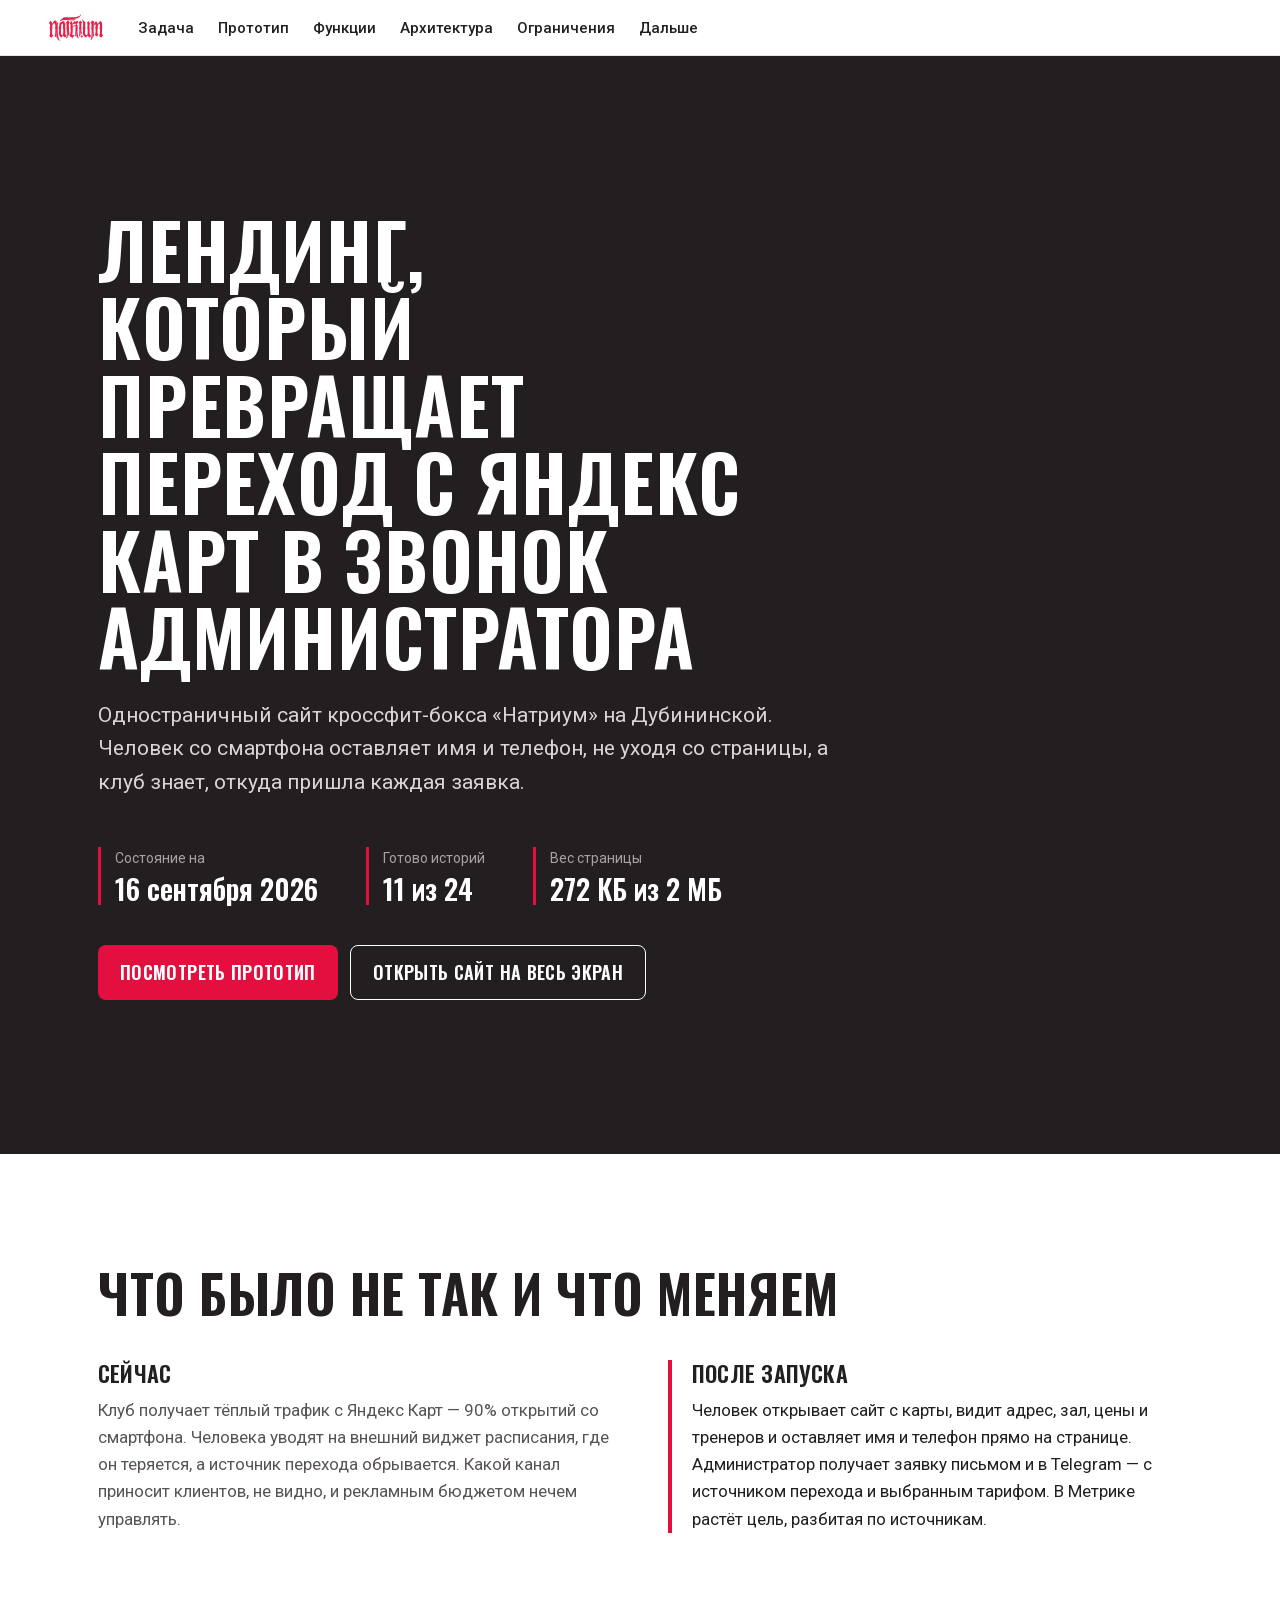
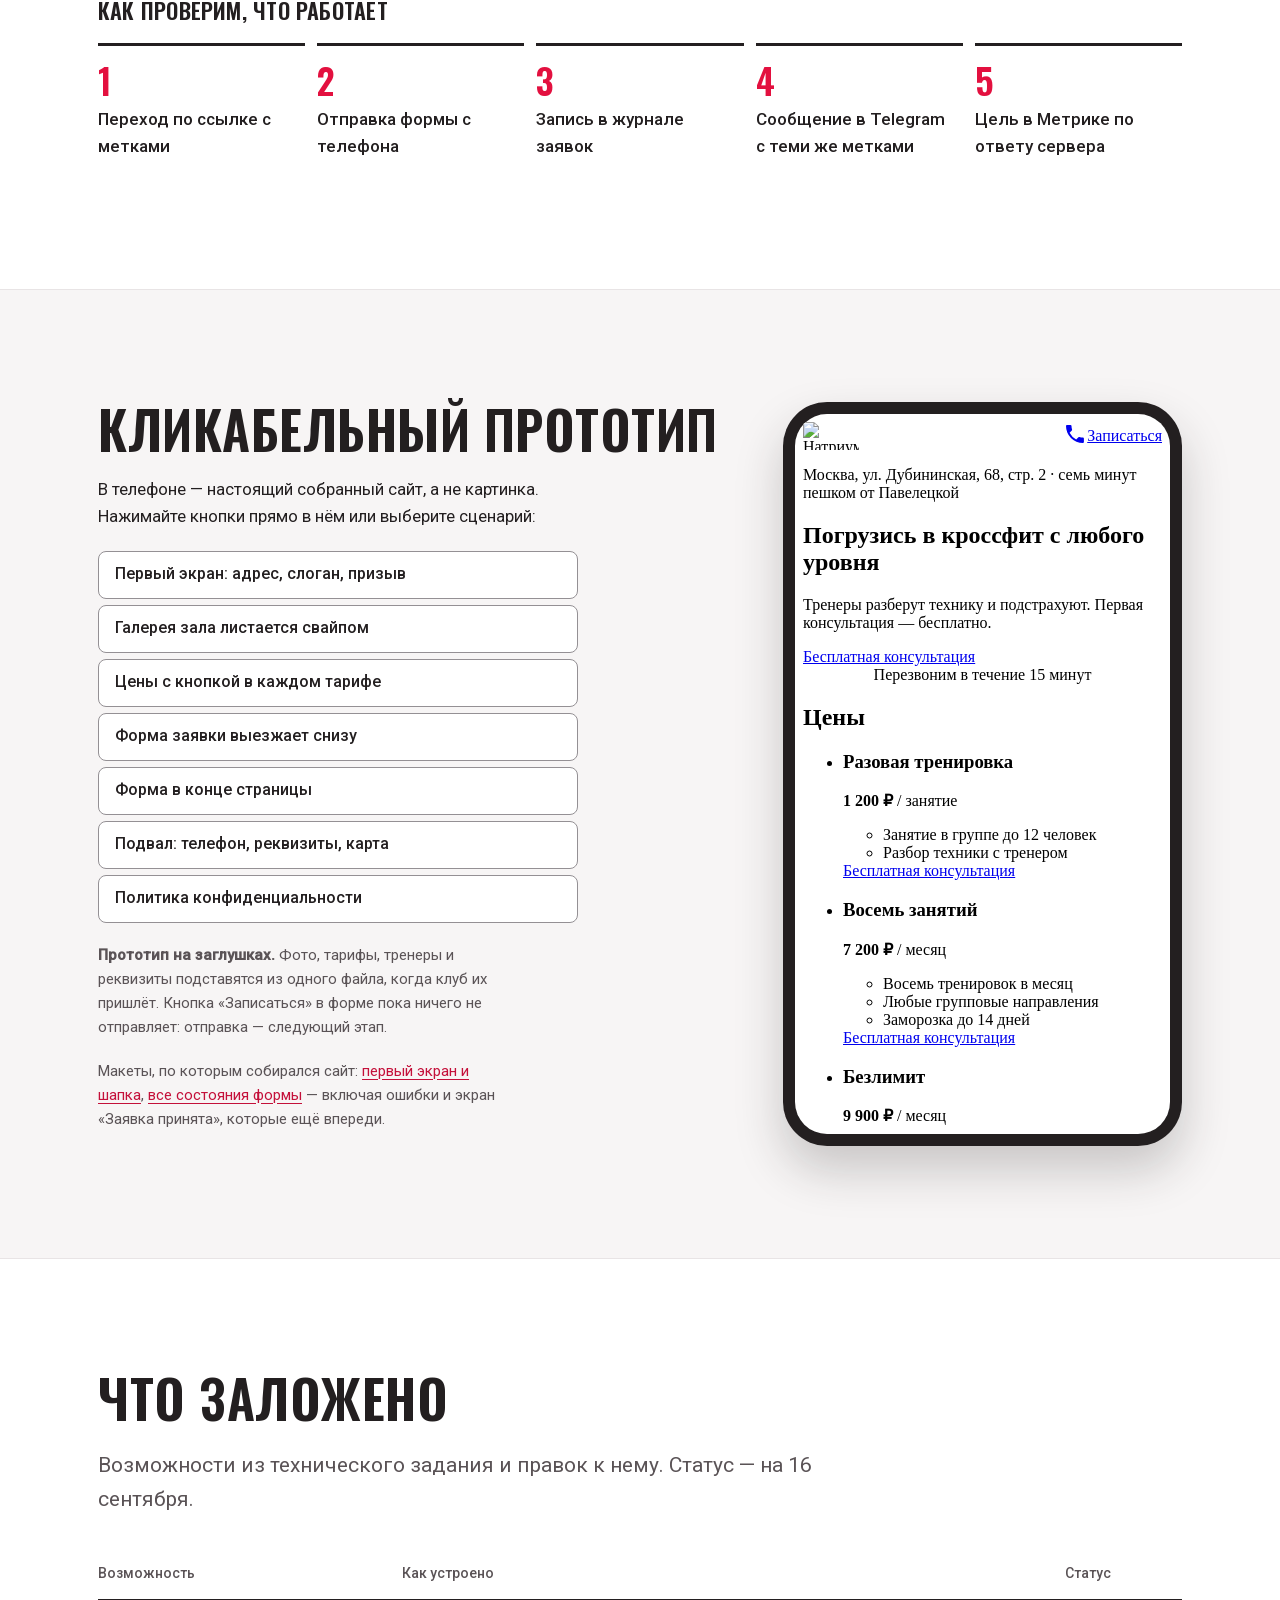
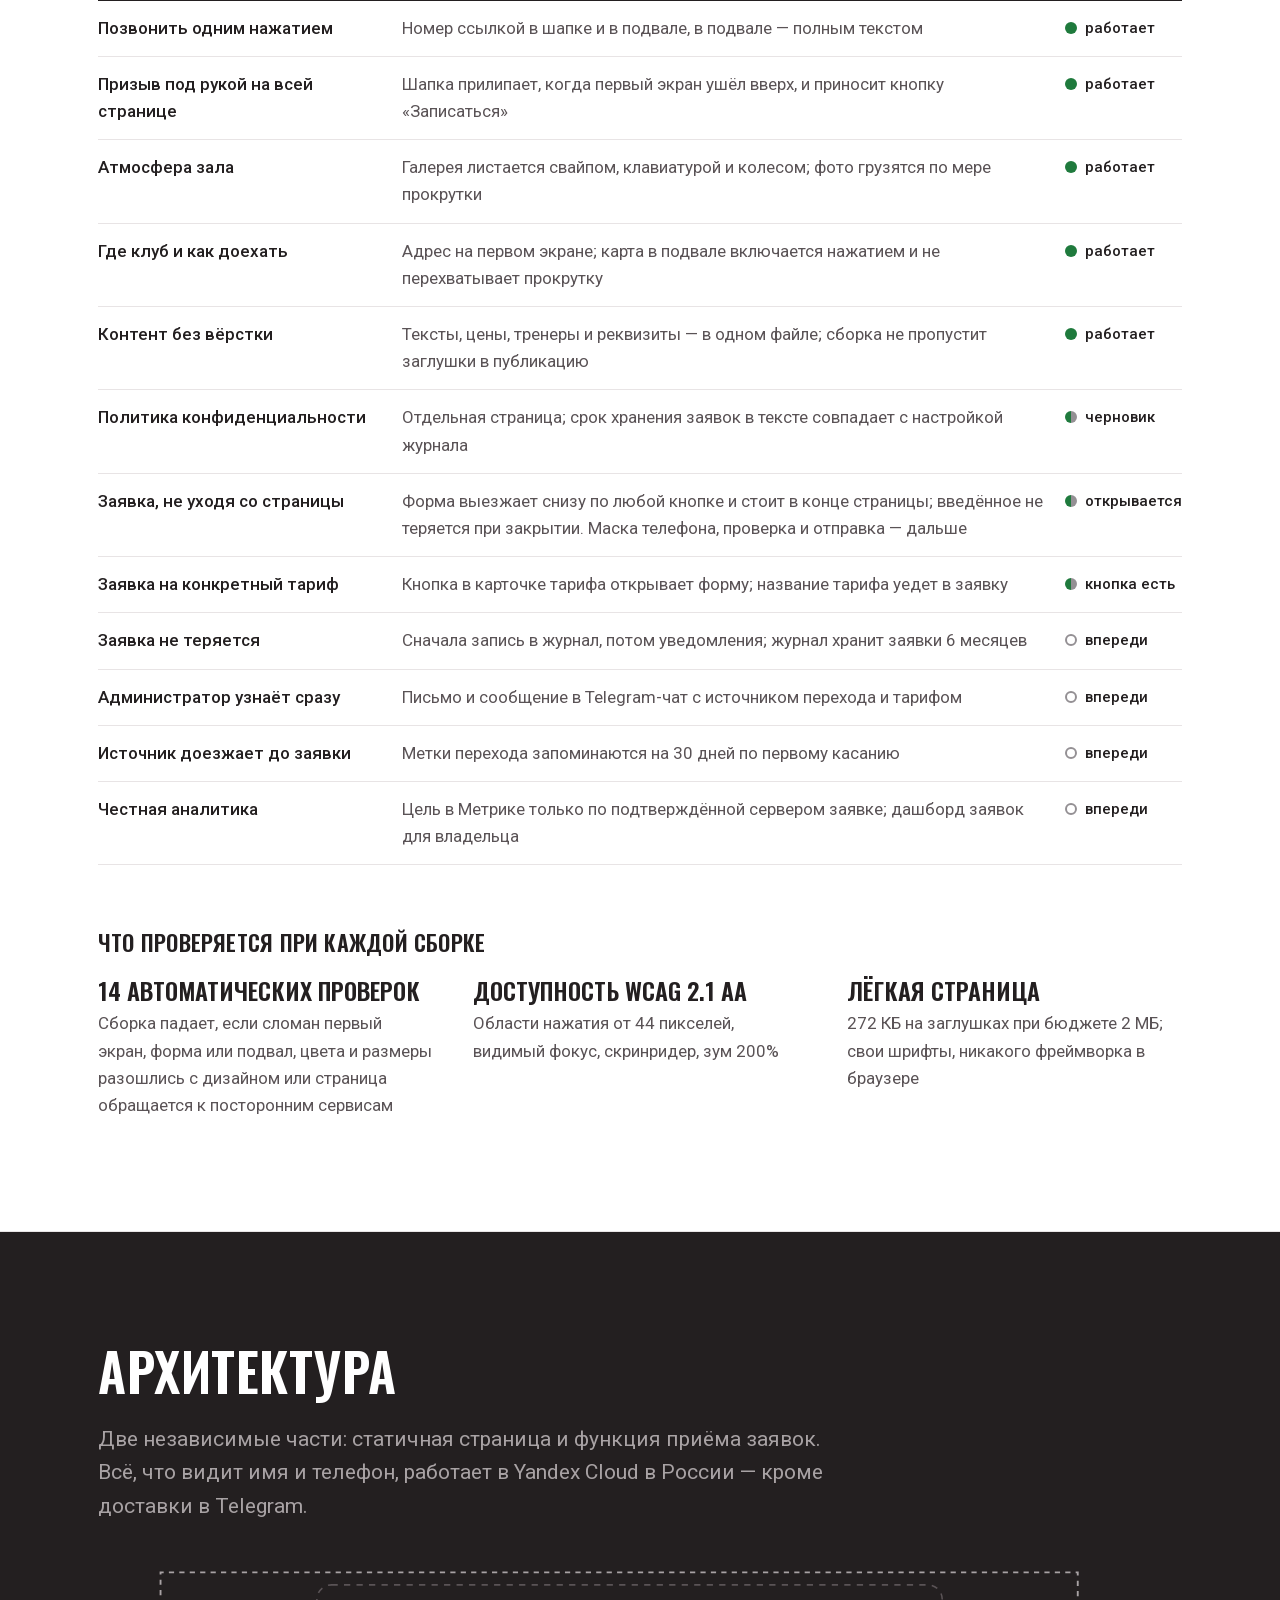
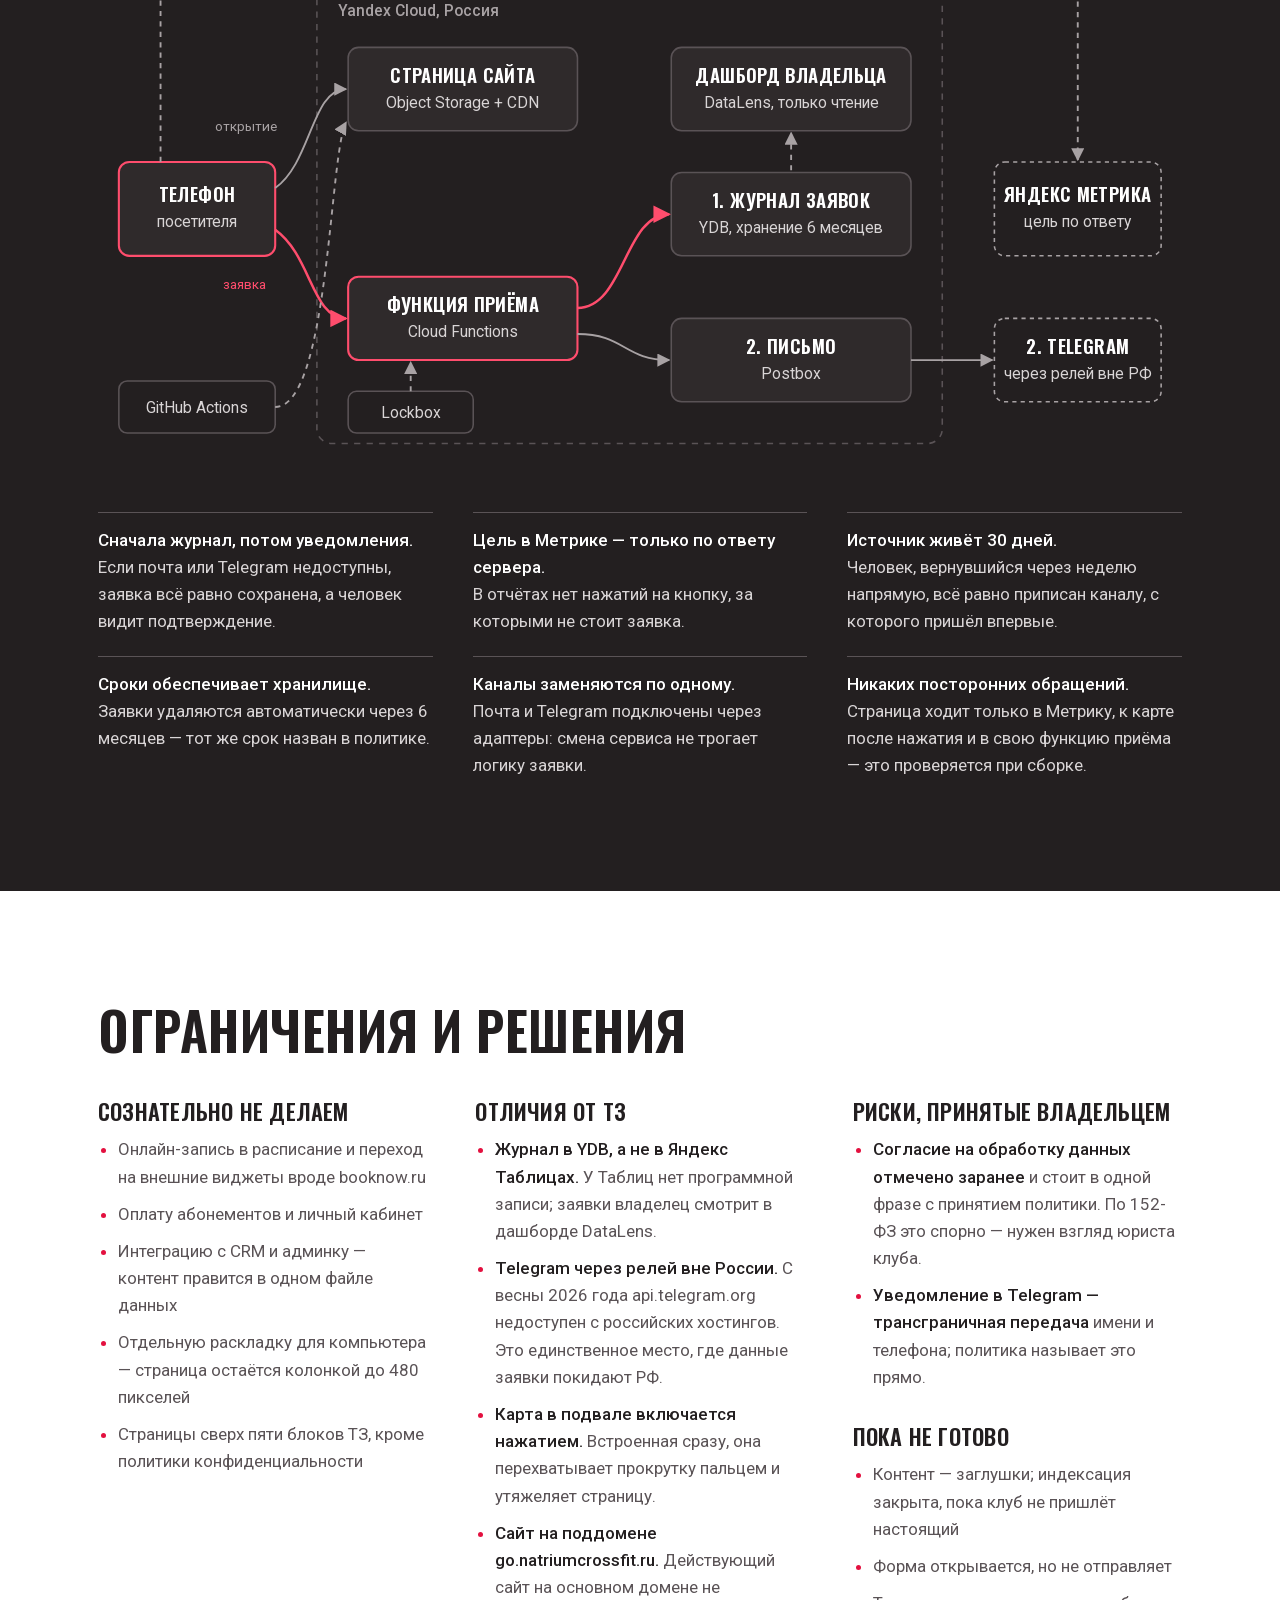
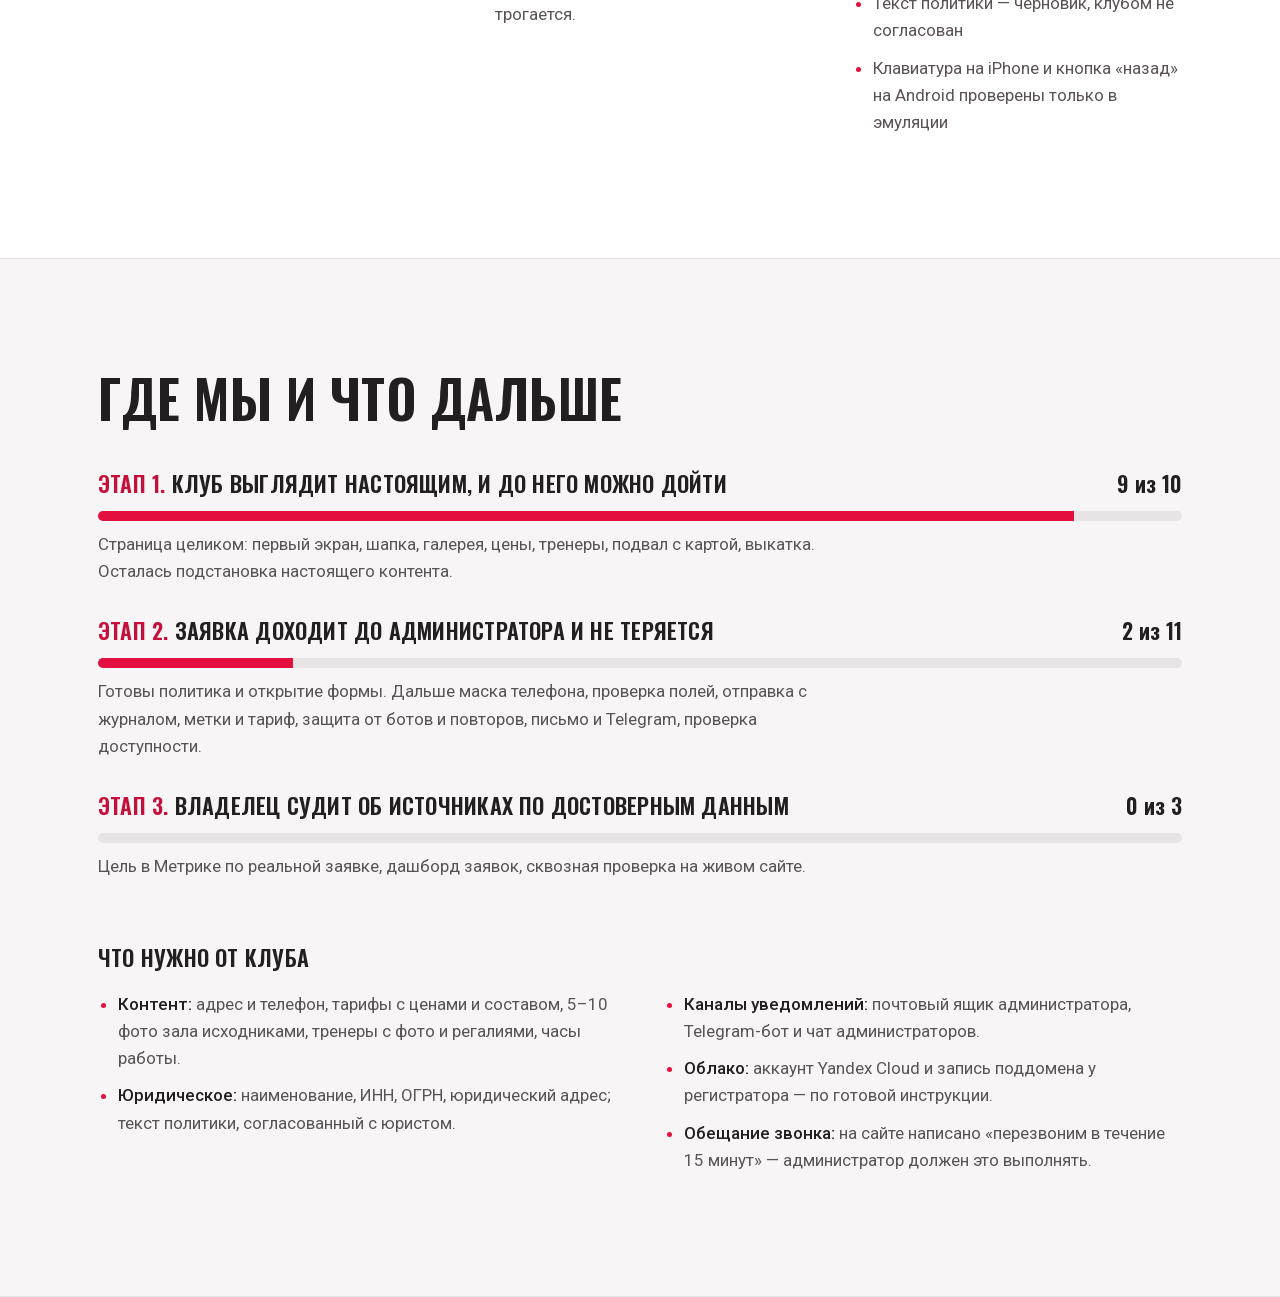
==== index.html @ 57ae1d21 "Презентация лендинга «Натриум» с кликабельным прототипом Co-Authored-By: Claude Opus 5 <noreply@anth" ====
<!doctype html>
<html lang="ru">
<head>
<meta charset="utf-8">
<meta name="viewport" content="width=device-width, initial-scale=1">
<meta name="robots" content="noindex, nofollow">
<title>Натриум — лендинг для заявок с Яндекс Карт</title>
<link rel="icon" type="image/svg+xml" href="prototype/favicon.svg">
<link rel="stylesheet" href="assets/presentation.css">
</head>
<body>

<nav class="topbar" aria-label="Разделы презентации">
  <a class="topbar__brand" href="#start"><img src="assets/logo.svg" alt="Натриум" width="56" height="28"></a>
  <ul class="topbar__links">
    <li><a href="#task">Задача</a></li>
    <li><a href="#prototype">Прототип</a></li>
    <li><a href="#features">Функции</a></li>
    <li><a href="#architecture">Архитектура</a></li>
    <li><a href="#limits">Ограничения</a></li>
    <li><a href="#next">Дальше</a></li>
  </ul>
</nav>

<main>

<section class="slide slide--title" id="start" aria-labelledby="title">
  <div class="wrap">
    <h1 id="title" class="display">Лендинг, который превращает переход с&nbsp;Яндекс Карт в&nbsp;звонок администратора</h1>
    <p class="lead">Одностраничный сайт кроссфит-бокса «Натриум» на Дубининской. Человек со смартфона оставляет имя и телефон, не уходя со страницы, а клуб знает, откуда пришла каждая заявка.</p>
    <dl class="facts">
      <div><dt>Состояние на</dt><dd>16 сентября 2026</dd></div>
      <div><dt>Готово историй</dt><dd>11 из 24</dd></div>
      <div><dt>Вес страницы</dt><dd>272 КБ из 2 МБ</dd></div>
    </dl>
    <p class="actions">
      <a class="btn btn--primary" href="#prototype">Посмотреть прототип</a>
      <a class="btn btn--ghost" href="prototype/" target="_blank" rel="noopener">Открыть сайт на весь экран</a>
    </p>
  </div>
</section>

<section class="slide" id="task" aria-labelledby="task-title">
  <div class="wrap">
    <h2 id="task-title" class="h1">Что было не так и что меняем</h2>
    <div class="two-col">
      <div>
        <h3>Сейчас</h3>
        <p>Клуб получает тёплый трафик с Яндекс Карт — 90% открытий со смартфона. Человека уводят на внешний виджет расписания, где он теряется, а источник перехода обрывается. Какой канал приносит клиентов, не видно, и рекламным бюджетом нечем управлять.</p>
      </div>
      <div class="solution">
        <h3>После запуска</h3>
        <p>Человек открывает сайт с карты, видит адрес, зал, цены и тренеров и оставляет имя и телефон прямо на странице. Администратор получает заявку письмом и в Telegram — с источником перехода и выбранным тарифом. В Метрике растёт цель, разбитая по источникам.</p>
      </div>
    </div>
    <h3 class="flow-title">Как проверим, что работает</h3>
    <ol class="flow">
      <li>Переход по ссылке с метками</li>
      <li>Отправка формы с телефона</li>
      <li>Запись в журнале заявок</li>
      <li>Сообщение в Telegram с теми же метками</li>
      <li>Цель в Метрике по ответу сервера</li>
    </ol>
  </div>
</section>

<section class="slide slide--muted" id="prototype" aria-labelledby="proto-title">
  <div class="wrap proto">
    <div class="proto__text">
      <h2 id="proto-title" class="h1">Кликабельный прототип</h2>
      <p>В телефоне — настоящий собранный сайт, а не картинка. Нажимайте кнопки прямо в нём или выберите сценарий:</p>
      <ul class="scenarios" role="list">
        <li><button type="button" data-scenario="top">Первый экран: адрес, слоган, призыв</button></li>
        <li><button type="button" data-scenario="gallery">Галерея зала листается свайпом</button></li>
        <li><button type="button" data-scenario="pricing">Цены с кнопкой в каждом тарифе</button></li>
        <li><button type="button" data-scenario="form">Форма заявки выезжает снизу</button></li>
        <li><button type="button" data-scenario="inline">Форма в конце страницы</button></li>
        <li><button type="button" data-scenario="footer">Подвал: телефон, реквизиты, карта</button></li>
        <li><button type="button" data-scenario="policy">Политика конфиденциальности</button></li>
      </ul>
      <p class="note"><strong>Прототип на заглушках.</strong> Фото, тарифы, тренеры и реквизиты подставятся из одного файла, когда клуб их пришлёт. Кнопка «Записаться» в форме пока ничего не отправляет: отправка — следующий этап.</p>
      <p class="note">Макеты, по которым собирался сайт: <a href="mockups/key-hero.html" target="_blank" rel="noopener">первый экран и шапка</a>, <a href="mockups/key-form.html" target="_blank" rel="noopener">все состояния формы</a> — включая ошибки и экран «Заявка принята», которые ещё впереди.</p>
    </div>
    <div class="proto__device">
      <div class="phone">
        <iframe id="phone-frame" src="prototype/" title="Прототип сайта «Натриум» в телефоне" width="375" height="720"></iframe>
      </div>
      <a class="btn btn--ghost proto__open" href="prototype/" target="_blank" rel="noopener">Открыть прототип на весь экран</a>
    </div>
  </div>
</section>

<section class="slide" id="features" aria-labelledby="features-title">
  <div class="wrap">
    <h2 id="features-title" class="h1">Что заложено</h2>
    <p class="lead">Возможности из технического задания и правок к нему. Статус — на 16 сентября.</p>
    <div class="table-scroll">
    <table class="features">
      <thead><tr><th scope="col">Возможность</th><th scope="col">Как устроено</th><th scope="col">Статус</th></tr></thead>
      <tbody>
        <tr><th scope="row">Позвонить одним нажатием</th><td>Номер ссылкой в шапке и в подвале, в подвале — полным текстом</td><td><span class="status status--done">работает</span></td></tr>
        <tr><th scope="row">Призыв под рукой на всей странице</th><td>Шапка прилипает, когда первый экран ушёл вверх, и приносит кнопку «Записаться»</td><td><span class="status status--done">работает</span></td></tr>
        <tr><th scope="row">Атмосфера зала</th><td>Галерея листается свайпом, клавиатурой и колесом; фото грузятся по мере прокрутки</td><td><span class="status status--done">работает</span></td></tr>
        <tr><th scope="row">Где клуб и как доехать</th><td>Адрес на первом экране; карта в подвале включается нажатием и не перехватывает прокрутку</td><td><span class="status status--done">работает</span></td></tr>
        <tr><th scope="row">Контент без вёрстки</th><td>Тексты, цены, тренеры и реквизиты — в одном файле; сборка не пропустит заглушки в публикацию</td><td><span class="status status--done">работает</span></td></tr>
        <tr><th scope="row">Политика конфиденциальности</th><td>Отдельная страница; срок хранения заявок в тексте совпадает с настройкой журнала</td><td><span class="status status--part">черновик</span></td></tr>
        <tr><th scope="row">Заявка, не уходя со страницы</th><td>Форма выезжает снизу по любой кнопке и стоит в конце страницы; введённое не теряется при закрытии. Маска телефона, проверка и отправка — дальше</td><td><span class="status status--part">открывается</span></td></tr>
        <tr><th scope="row">Заявка на конкретный тариф</th><td>Кнопка в карточке тарифа открывает форму; название тарифа уедет в заявку</td><td><span class="status status--part">кнопка есть</span></td></tr>
        <tr><th scope="row">Заявка не теряется</th><td>Сначала запись в журнал, потом уведомления; журнал хранит заявки 6 месяцев</td><td><span class="status status--todo">впереди</span></td></tr>
        <tr><th scope="row">Администратор узнаёт сразу</th><td>Письмо и сообщение в Telegram-чат с источником перехода и тарифом</td><td><span class="status status--todo">впереди</span></td></tr>
        <tr><th scope="row">Источник доезжает до заявки</th><td>Метки перехода запоминаются на 30 дней по первому касанию</td><td><span class="status status--todo">впереди</span></td></tr>
        <tr><th scope="row">Честная аналитика</th><td>Цель в Метрике только по подтверждённой сервером заявке; дашборд заявок для владельца</td><td><span class="status status--todo">впереди</span></td></tr>
      </tbody>
    </table>
    </div>
    <h3 class="subhead">Что проверяется при каждой сборке</h3>
    <ul class="quality" role="list">
      <li><strong>14 автоматических проверок</strong><span>Сборка падает, если сломан первый экран, форма или подвал, цвета и размеры разошлись с дизайном или страница обращается к посторонним сервисам</span></li>
      <li><strong>Доступность WCAG 2.1 AA</strong><span>Области нажатия от 44 пикселей, видимый фокус, скринридер, зум 200%</span></li>
      <li><strong>Лёгкая страница</strong><span>272 КБ на заглушках при бюджете 2 МБ; свои шрифты, никакого фреймворка в браузере</span></li>
    </ul>
  </div>
</section>

<section class="slide slide--inverse" id="architecture" aria-labelledby="arch-title">
  <div class="wrap">
    <h2 id="arch-title" class="h1">Архитектура</h2>
    <p class="lead">Две независимые части: статичная страница и функция приёма заявок. Всё, что видит имя и телефон, работает в Yandex Cloud в России — кроме доставки в Telegram.</p>
    <div class="diagram-scroll">
      <svg class="diagram" viewBox="0 0 1040 480" role="img" aria-labelledby="diagram-title diagram-desc">
        <title id="diagram-title">Схема работы сайта и приёма заявок</title>
        <desc id="diagram-desc">Телефон посетителя загружает страницу из Object Storage через CDN. Заявка уходит в функцию приёма в Cloud Functions. Функция сначала пишет заявку в журнал YDB, затем отправляет письмо через Postbox и сообщение в Telegram через релей за пределами России. После ответа сервера страница засчитывает цель в Яндекс Метрике. Владелец смотрит заявки в DataLens. GitHub Actions собирает и выкладывает сайт, секреты функции хранятся в Lockbox.</desc>
        <defs>
          <marker id="arrow" viewBox="0 0 10 10" refX="9" refY="5" markerWidth="7" markerHeight="7" orient="auto-start-reverse"><path d="M0 0 10 5 0 10z" fill="#A8A2A4"/></marker>
          <marker id="arrow-red" viewBox="0 0 10 10" refX="9" refY="5" markerWidth="7" markerHeight="7" orient="auto-start-reverse"><path d="M0 0 10 5 0 10z" fill="#FF4D6D"/></marker>
        </defs>

        <rect x="210" y="20" width="600" height="440" rx="14" class="zone"/>
        <text x="230" y="50" class="zone-label">Yandex Cloud, Россия</text>

        <rect x="20" y="190" width="150" height="90" rx="10" class="node node--accent"/>
        <text x="95" y="228" class="t-strong" text-anchor="middle">Телефон</text>
        <text x="95" y="252" class="t" text-anchor="middle">посетителя</text>

        <rect x="240" y="80" width="220" height="80" rx="10" class="node"/>
        <text x="350" y="114" class="t-strong" text-anchor="middle">Страница сайта</text>
        <text x="350" y="138" class="t" text-anchor="middle">Object Storage + CDN</text>

        <rect x="240" y="300" width="220" height="80" rx="10" class="node node--accent"/>
        <text x="350" y="334" class="t-strong" text-anchor="middle">Функция приёма</text>
        <text x="350" y="358" class="t" text-anchor="middle">Cloud Functions</text>

        <rect x="550" y="200" width="230" height="80" rx="10" class="node"/>
        <text x="665" y="234" class="t-strong" text-anchor="middle">1. Журнал заявок</text>
        <text x="665" y="258" class="t" text-anchor="middle">YDB, хранение 6 месяцев</text>

        <rect x="550" y="340" width="230" height="80" rx="10" class="node"/>
        <text x="665" y="374" class="t-strong" text-anchor="middle">2. Письмо</text>
        <text x="665" y="398" class="t" text-anchor="middle">Postbox</text>

        <rect x="550" y="80" width="230" height="80" rx="10" class="node"/>
        <text x="665" y="114" class="t-strong" text-anchor="middle">Дашборд владельца</text>
        <text x="665" y="138" class="t" text-anchor="middle">DataLens, только чтение</text>

        <rect x="860" y="340" width="160" height="80" rx="10" class="node node--outside"/>
        <text x="940" y="374" class="t-strong" text-anchor="middle">2. Telegram</text>
        <text x="940" y="398" class="t" text-anchor="middle">через релей вне РФ</text>

        <rect x="860" y="190" width="160" height="90" rx="10" class="node node--outside"/>
        <text x="940" y="228" class="t-strong" text-anchor="middle">Яндекс Метрика</text>
        <text x="940" y="252" class="t" text-anchor="middle">цель по ответу</text>

        <rect x="20" y="400" width="150" height="50" rx="8" class="node node--small"/>
        <text x="95" y="431" class="t" text-anchor="middle">GitHub Actions</text>
        <rect x="240" y="410" width="120" height="40" rx="8" class="node node--small"/>
        <text x="300" y="436" class="t" text-anchor="middle">Lockbox</text>

        <path d="M170 215 C 205 190, 205 120, 238 120" class="edge" marker-end="url(#arrow)"/>
        <text x="112" y="160" class="t-small">открытие</text>
        <path d="M170 255 C 205 280, 205 340, 238 340" class="edge edge--red" marker-end="url(#arrow-red)"/>
        <text x="120" y="312" class="t-small t-red">заявка</text>
        <path d="M460 330 C 505 330, 505 240, 548 240" class="edge edge--red" marker-end="url(#arrow-red)"/>
        <path d="M460 355 C 505 355, 505 380, 548 380" class="edge" marker-end="url(#arrow)"/>
        <path d="M780 380 L 858 380" class="edge" marker-end="url(#arrow)"/>
        <path d="M665 198 L 665 162" class="edge edge--dashed" marker-end="url(#arrow)"/>
        <path d="M60 190 L 60 8 L 940 8 L 940 188" class="edge edge--dashed" marker-end="url(#arrow)"/>
        <path d="M170 425 C 222 425, 222 180, 238 152" class="edge edge--dashed" marker-end="url(#arrow)"/>
        <path d="M300 410 L 300 382" class="edge edge--dashed" marker-end="url(#arrow)"/>
      </svg>
    </div>
    <ul class="principles" role="list">
      <li><strong>Сначала журнал, потом уведомления.</strong> Если почта или Telegram недоступны, заявка всё равно сохранена, а человек видит подтверждение.</li>
      <li><strong>Цель в Метрике — только по ответу сервера.</strong> В отчётах нет нажатий на кнопку, за которыми не стоит заявка.</li>
      <li><strong>Источник живёт 30 дней.</strong> Человек, вернувшийся через неделю напрямую, всё равно приписан каналу, с которого пришёл впервые.</li>
      <li><strong>Сроки обеспечивает хранилище.</strong> Заявки удаляются автоматически через 6 месяцев — тот же срок назван в политике.</li>
      <li><strong>Каналы заменяются по одному.</strong> Почта и Telegram подключены через адаптеры: смена сервиса не трогает логику заявки.</li>
      <li><strong>Никаких посторонних обращений.</strong> Страница ходит только в Метрику, к карте после нажатия и в свою функцию приёма — это проверяется при сборке.</li>
    </ul>
  </div>
</section>

<section class="slide" id="limits" aria-labelledby="limits-title">
  <div class="wrap">
    <h2 id="limits-title" class="h1">Ограничения и решения</h2>
    <div class="limits">
      <div>
        <h3>Сознательно не делаем</h3>
        <ul>
          <li>Онлайн-запись в расписание и переход на внешние виджеты вроде booknow.ru</li>
          <li>Оплату абонементов и личный кабинет</li>
          <li>Интеграцию с CRM и админку — контент правится в одном файле данных</li>
          <li>Отдельную раскладку для компьютера — страница остаётся колонкой до 480 пикселей</li>
          <li>Страницы сверх пяти блоков ТЗ, кроме политики конфиденциальности</li>
        </ul>
      </div>
      <div>
        <h3>Отличия от ТЗ</h3>
        <ul>
          <li><strong>Журнал в YDB, а не в Яндекс Таблицах.</strong> У Таблиц нет программной записи; заявки владелец смотрит в дашборде DataLens.</li>
          <li><strong>Telegram через релей вне России.</strong> С весны 2026 года api.telegram.org недоступен с российских хостингов. Это единственное место, где данные заявки покидают РФ.</li>
          <li><strong>Карта в подвале включается нажатием.</strong> Встроенная сразу, она перехватывает прокрутку пальцем и утяжеляет страницу.</li>
          <li><strong>Сайт на поддомене go.natriumcrossfit.ru.</strong> Действующий сайт на основном домене не трогается.</li>
        </ul>
      </div>
      <div>
        <h3>Риски, принятые владельцем</h3>
        <ul>
          <li><strong>Согласие на обработку данных отмечено заранее</strong> и стоит в одной фразе с принятием политики. По 152-ФЗ это спорно — нужен взгляд юриста клуба.</li>
          <li><strong>Уведомление в Telegram — трансграничная передача</strong> имени и телефона; политика называет это прямо.</li>
        </ul>
        <h3>Пока не готово</h3>
        <ul>
          <li>Контент — заглушки; индексация закрыта, пока клуб не пришлёт настоящий</li>
          <li>Форма открывается, но не отправляет</li>
          <li>Текст политики — черновик, клубом не согласован</li>
          <li>Клавиатура на iPhone и кнопка «назад» на Android проверены только в эмуляции</li>
        </ul>
      </div>
    </div>
  </div>
</section>

<section class="slide slide--muted" id="next" aria-labelledby="next-title">
  <div class="wrap">
    <h2 id="next-title" class="h1">Где мы и что дальше</h2>
    <ol class="epics">
      <li>
        <div class="epic__head"><h3>Клуб выглядит настоящим, и до него можно дойти</h3><span class="epic__count">9 из 10</span></div>
        <div class="bar" role="img" aria-label="Готово 9 историй из 10"><span style="width: 90%"></span></div>
        <p>Страница целиком: первый экран, шапка, галерея, цены, тренеры, подвал с картой, выкатка. Осталась подстановка настоящего контента.</p>
      </li>
      <li>
        <div class="epic__head"><h3>Заявка доходит до администратора и не теряется</h3><span class="epic__count">2 из 11</span></div>
        <div class="bar" role="img" aria-label="Готово 2 истории из 11"><span style="width: 18%"></span></div>
        <p>Готовы политика и открытие формы. Дальше маска телефона, проверка полей, отправка с журналом, метки и тариф, защита от ботов и повторов, письмо и Telegram, проверка доступности.</p>
      </li>
      <li>
        <div class="epic__head"><h3>Владелец судит об источниках по достоверным данным</h3><span class="epic__count">0 из 3</span></div>
        <div class="bar" role="img" aria-label="Готово 0 историй из 3"><span style="width: 0%"></span></div>
        <p>Цель в Метрике по реальной заявке, дашборд заявок, сквозная проверка на живом сайте.</p>
      </li>
    </ol>
    <h3 class="subhead">Что нужно от клуба</h3>
    <div class="asks">
      <ul>
        <li><strong>Контент:</strong> адрес и телефон, тарифы с ценами и составом, 5–10 фото зала исходниками, тренеры с фото и регалиями, часы работы.</li>
        <li><strong>Юридическое:</strong> наименование, ИНН, ОГРН, юридический адрес; текст политики, согласованный с юристом.</li>
      </ul>
      <ul>
        <li><strong>Каналы уведомлений:</strong> почтовый ящик администратора, Telegram-бот и чат администраторов.</li>
        <li><strong>Облако:</strong> аккаунт Yandex Cloud и запись поддомена у регистратора — по готовой инструкции.</li>
        <li><strong>Обещание звонка:</strong> на сайте написано «перезвоним в течение 15 минут» — администратор должен это выполнять.</li>
      </ul>
    </div>
  </div>
</section>

</main>

<script src="assets/presentation.js"></script>
</body>
</html>
---- assets/presentation.css ----
/* Презентация говорит на языке самого сайта: те же гарнитуры, алый и графит. */
@font-face { font-family: 'Oswald'; font-weight: 600; font-display: swap; src: url('fonts/oswald-600-cyrillic.woff2') format('woff2'); unicode-range: U+0301, U+0400-045F, U+0490-0491, U+04B0-04B1, U+2116; }
@font-face { font-family: 'Oswald'; font-weight: 600; font-display: swap; src: url('fonts/oswald-600-latin.woff2') format('woff2'); unicode-range: U+0000-00FF, U+0131, U+0152-0153, U+02BB-02BC, U+02C6, U+02DA, U+02DC, U+2000-206F, U+20AC, U+2122, U+2212, U+FEFF; }
@font-face { font-family: 'Roboto'; font-weight: 400; font-display: swap; src: url('fonts/roboto-400-cyrillic.woff2') format('woff2'); unicode-range: U+0301, U+0400-045F, U+0490-0491, U+04B0-04B1, U+2116; }
@font-face { font-family: 'Roboto'; font-weight: 400; font-display: swap; src: url('fonts/roboto-400-latin.woff2') format('woff2'); unicode-range: U+0000-00FF, U+0131, U+0152-0153, U+02BB-02BC, U+02C6, U+02DA, U+02DC, U+2000-206F, U+20AC, U+2122, U+2212, U+FEFF; }
@font-face { font-family: 'Roboto'; font-weight: 500; font-display: swap; src: url('fonts/roboto-500-cyrillic.woff2') format('woff2'); unicode-range: U+0301, U+0400-045F, U+0490-0491, U+04B0-04B1, U+2116; }
@font-face { font-family: 'Roboto'; font-weight: 500; font-display: swap; src: url('fonts/roboto-500-latin.woff2') format('woff2'); unicode-range: U+0000-00FF, U+0131, U+0152-0153, U+02BB-02BC, U+02C6, U+02DA, U+02DC, U+2000-206F, U+20AC, U+2122, U+2212, U+FEFF; }

:root {
  color-scheme: light;
  --paper: #FFFFFF;
  --muted: #F7F5F5;
  --ink: #231F20;
  --ink-2: #5A5356;
  --ink-inverse-2: #A8A2A4;
  --red: #E3103F;
  --red-text: #C4103A;
  --red-on-dark: #FF4D6D;
  --line: #E8E4E5;
  --control: #949094;
  --green: #1F7A3D;
  --amber: #8A5A00;
  --display: Oswald, 'Arial Narrow', sans-serif;
  --text: Roboto, Arial, sans-serif;
  --topbar: 56px;
}

*, *::before, *::after { box-sizing: border-box; }
html { scroll-behavior: smooth; scroll-padding-top: var(--topbar); }
@media (prefers-reduced-motion: reduce) { html { scroll-behavior: auto; } }
body { margin: 0; background: var(--paper); color: var(--ink); font: 400 17px/1.6 var(--text); }
img { max-width: 100%; height: auto; }
a { color: var(--red-text); text-underline-offset: 3px; }
:focus-visible { outline: 2px solid var(--ink); outline-offset: 2px; }
.slide--inverse :focus-visible { outline-color: #FFFFFF; }

h1, h2, h3 { margin: 0; font-family: var(--display); font-weight: 600; text-transform: uppercase; letter-spacing: 0.01em; }
.display { font-size: clamp(36px, 6.4vw, 76px); line-height: 1.02; max-width: 16ch; }
.h1 { font-size: clamp(32px, 4.6vw, 52px); line-height: 1.05; }
h3 { font-size: 22px; line-height: 1.2; }
p { margin: 0; }

.wrap { width: 100%; max-width: 1180px; margin: 0 auto; padding-inline: clamp(16px, 4vw, 48px); }

/* Навигация */
.topbar {
  position: sticky; top: 0; z-index: 10;
  display: flex; align-items: center; gap: 24px;
  min-height: var(--topbar); padding-inline: clamp(16px, 4vw, 48px);
  background: rgba(255, 255, 255, 0.96); border-bottom: 1px solid var(--line);
}
.topbar__brand { display: inline-flex; min-height: 44px; align-items: center; }
.topbar__links { display: flex; gap: 4px; margin: 0; padding: 0; list-style: none; overflow-x: auto; scrollbar-width: none; }
.topbar__links a {
  display: inline-flex; align-items: center; min-height: 44px; padding-inline: 10px;
  color: var(--ink); text-decoration: none; font-weight: 500; font-size: 15px; white-space: nowrap;
}
.topbar__links a:hover { color: var(--red-text); }

/* Слайды */
.slide { padding-block: clamp(56px, 9vw, 112px); border-bottom: 1px solid var(--line); }
.slide--muted { background: var(--muted); }
.slide--inverse { background: var(--ink); color: #FFFFFF; border-bottom: 0; }
.slide--inverse .lead { color: var(--ink-inverse-2); }
.slide--title { padding-block: clamp(64px, 12vw, 160px); border-bottom: 0; background: var(--ink); color: #FFFFFF; }
.slide--title .display { color: #FFFFFF; }
.lead { margin-top: 24px; max-width: 62ch; font-size: clamp(18px, 1.8vw, 21px); color: var(--ink-2); }
.slide--title .lead { color: #D9D5D6; }

.facts { display: flex; flex-wrap: wrap; gap: 16px 48px; margin: 48px 0 0; }
.facts div { border-left: 3px solid var(--red); padding-left: 14px; }
.facts dt { font-size: 14px; color: var(--ink-inverse-2); }
.facts dd { margin: 2px 0 0; font-family: var(--display); font-weight: 600; font-size: 28px; line-height: 1.2; }

.actions { display: flex; flex-wrap: wrap; gap: 12px; margin-top: 40px; }
.btn {
  display: inline-flex; align-items: center; justify-content: center; min-height: 52px; padding: 12px 22px;
  border-radius: 8px; font-family: var(--display); font-weight: 600; font-size: 18px; letter-spacing: 0.02em;
  text-transform: uppercase; text-decoration: none; text-align: center;
}
.btn--primary { background: var(--red); color: #FFFFFF; }
.btn--primary:hover { background: var(--red-text); }
.btn--ghost { border: 1px solid currentColor; color: inherit; }
.slide--title .btn--ghost { color: #FFFFFF; }

/* Задача */
.two-col { display: grid; grid-template-columns: repeat(auto-fit, minmax(min(100%, 380px), 1fr)); gap: 24px 56px; margin-top: 40px; }
.two-col h3 { margin-bottom: 10px; }
.two-col p { max-width: 58ch; color: var(--ink-2); }
.solution { border-left: 4px solid var(--red); padding-left: 20px; }
.solution p { color: var(--ink); }
.flow-title, .subhead { margin-top: 64px; }
.flow { display: grid; grid-template-columns: repeat(auto-fit, minmax(min(100%, 180px), 1fr)); gap: 12px; margin: 20px 0 0; padding: 0; list-style: none; counter-reset: step; }
.flow li { counter-increment: step; position: relative; padding: 16px 16px 16px 0; border-top: 3px solid var(--ink); font-weight: 500; }
.flow li::before { content: counter(step); display: block; font-family: var(--display); font-weight: 600; font-size: 36px; line-height: 1; color: var(--red); margin-bottom: 8px; }

/* Прототип: главный экспонат */
.proto { display: grid; grid-template-columns: minmax(0, 1fr) auto; gap: 48px; align-items: start; }
.proto__text > p { margin-top: 20px; max-width: 52ch; }
.scenarios { display: grid; gap: 6px; margin: 20px 0 0; padding: 0; list-style: none; max-width: 480px; }
.scenarios button {
  width: 100%; min-height: 48px; padding: 10px 16px; border: 1px solid var(--control); border-radius: 8px;
  background: var(--paper); color: var(--ink); font: 500 16px/1.3 var(--text); text-align: left; cursor: pointer;
}
.scenarios button:hover { border-color: var(--ink); }
.scenarios button[aria-pressed='true'] { border-color: var(--red); box-shadow: inset 4px 0 0 var(--red); }
.note { font-size: 15px; color: var(--ink-2); }
.proto__device { position: sticky; top: calc(var(--topbar) + 16px); display: grid; justify-items: center; gap: 16px; }
.phone {
  width: 399px; padding: 12px; border-radius: 44px; background: var(--ink);
  box-shadow: 0 24px 48px rgba(35, 31, 32, 0.22);
}
.phone iframe { display: block; width: 375px; height: min(720px, calc(100vh - var(--topbar) - 120px)); min-height: 520px; border: 0; border-radius: 32px; background: var(--paper); }
.proto__open { display: none; }

@media (max-width: 960px) {
  .proto { grid-template-columns: 1fr; }
  .proto__device { position: static; }
}
/* На телефоне телефон в телефоне бессмысленен: прототип открывается на весь экран. */
@media (max-width: 480px) {
  .phone { display: none; }
  .proto__open { display: inline-flex; width: 100%; }
  .scenarios { display: none; }
  .proto__text > p:first-of-type { display: none; }
}

/* Функции */
.table-scroll { margin-top: 32px; overflow-x: auto; }
.features { width: 100%; min-width: 640px; border-collapse: collapse; }
.features th, .features td { padding: 14px 16px 14px 0; border-bottom: 1px solid var(--line); text-align: left; vertical-align: top; }
.features thead th { font-size: 14px; font-weight: 500; color: var(--ink-2); border-bottom: 2px solid var(--ink); }
.features tbody th { width: 28%; font-weight: 500; }
.features td:last-child { width: 1%; white-space: nowrap; padding-right: 0; }
.features td { color: var(--ink-2); }
.status { display: inline-flex; align-items: center; gap: 8px; font-size: 15px; font-weight: 500; color: var(--ink); }
.status::before { content: ''; width: 12px; height: 12px; border-radius: 50%; flex: none; }
.status--done::before { background: var(--green); }
.status--part::before { background: linear-gradient(90deg, var(--green) 50%, var(--control) 50%); }
.status--todo::before { border: 2px solid var(--control); }

.quality { display: grid; grid-template-columns: repeat(auto-fit, minmax(min(100%, 280px), 1fr)); gap: 24px 40px; margin: 20px 0 0; padding: 0; list-style: none; }
.quality strong { display: block; font-family: var(--display); font-weight: 600; font-size: 24px; line-height: 1.2; text-transform: uppercase; }
.quality span { display: block; margin-top: 6px; color: var(--ink-2); }

/* Архитектура */
.diagram-scroll { margin-top: 40px; overflow-x: auto; }
.diagram { display: block; width: 100%; min-width: 760px; height: auto; }
.zone { fill: none; stroke: #5A5356; stroke-width: 1.5; stroke-dasharray: 6 6; }
.zone-label { fill: var(--ink-inverse-2); font: 500 15px var(--text); }
.node { fill: #2F2A2B; stroke: #5A5356; stroke-width: 1.5; }
.node--accent { stroke: var(--red-on-dark); stroke-width: 2; }
.node--outside { fill: transparent; stroke: #A8A2A4; stroke-dasharray: 4 4; }
.node--small { fill: transparent; stroke: #5A5356; }
.t-strong { fill: #FFFFFF; font: 600 18px var(--display); text-transform: uppercase; letter-spacing: 0.02em; }
.t { fill: #D9D5D6; font: 400 15px var(--text); }
.t-small { fill: var(--ink-inverse-2); font: 400 13px var(--text); }
.t-red { fill: var(--red-on-dark); }
.edge { fill: none; stroke: #A8A2A4; stroke-width: 1.8; }
.edge--red { stroke: var(--red-on-dark); stroke-width: 2.4; }
.edge--dashed { stroke-dasharray: 5 5; }
.principles { display: grid; grid-template-columns: repeat(auto-fit, minmax(min(100%, 320px), 1fr)); gap: 20px 40px; margin: 48px 0 0; padding: 0; list-style: none; }
.principles li { color: #D9D5D6; border-top: 1px solid #5A5356; padding-top: 14px; }
.principles strong { display: block; color: #FFFFFF; font-weight: 500; }

/* Ограничения */
.limits { display: grid; grid-template-columns: repeat(auto-fit, minmax(min(100%, 320px), 1fr)); gap: 32px 48px; margin-top: 40px; }
.limits h3 { margin-bottom: 12px; }
.limits h3:not(:first-child) { margin-top: 32px; }
.limits ul, .asks ul { margin: 0; padding-left: 20px; }
.limits li, .asks li { margin-bottom: 10px; color: var(--ink-2); }
.limits li::marker, .asks li::marker { color: var(--red); }
.limits strong, .asks strong { color: var(--ink); font-weight: 500; }

/* Дальше */
.epics { display: grid; gap: 28px; margin: 40px 0 0; padding: 0; list-style: none; counter-reset: epic; }
.epics li { counter-increment: epic; }
.epic__head { display: flex; flex-wrap: wrap; justify-content: space-between; align-items: baseline; gap: 4px 24px; }
.epic__head h3::before { content: 'Этап ' counter(epic) '. '; color: var(--red-text); }
.epic__count { font-family: var(--display); font-weight: 600; font-size: 22px; }
.bar { height: 10px; margin-top: 10px; border-radius: 5px; background: var(--line); overflow: hidden; }
.bar span { display: block; height: 100%; background: var(--red); }
.epics p { margin-top: 10px; max-width: 72ch; color: var(--ink-2); }
.asks { display: grid; grid-template-columns: repeat(auto-fit, minmax(min(100%, 380px), 1fr)); gap: 0 48px; margin-top: 20px; }

@media (max-width: 640px) {
  body { font-size: 16px; }
  .topbar { gap: 8px; }
  .facts dd { font-size: 24px; }
}
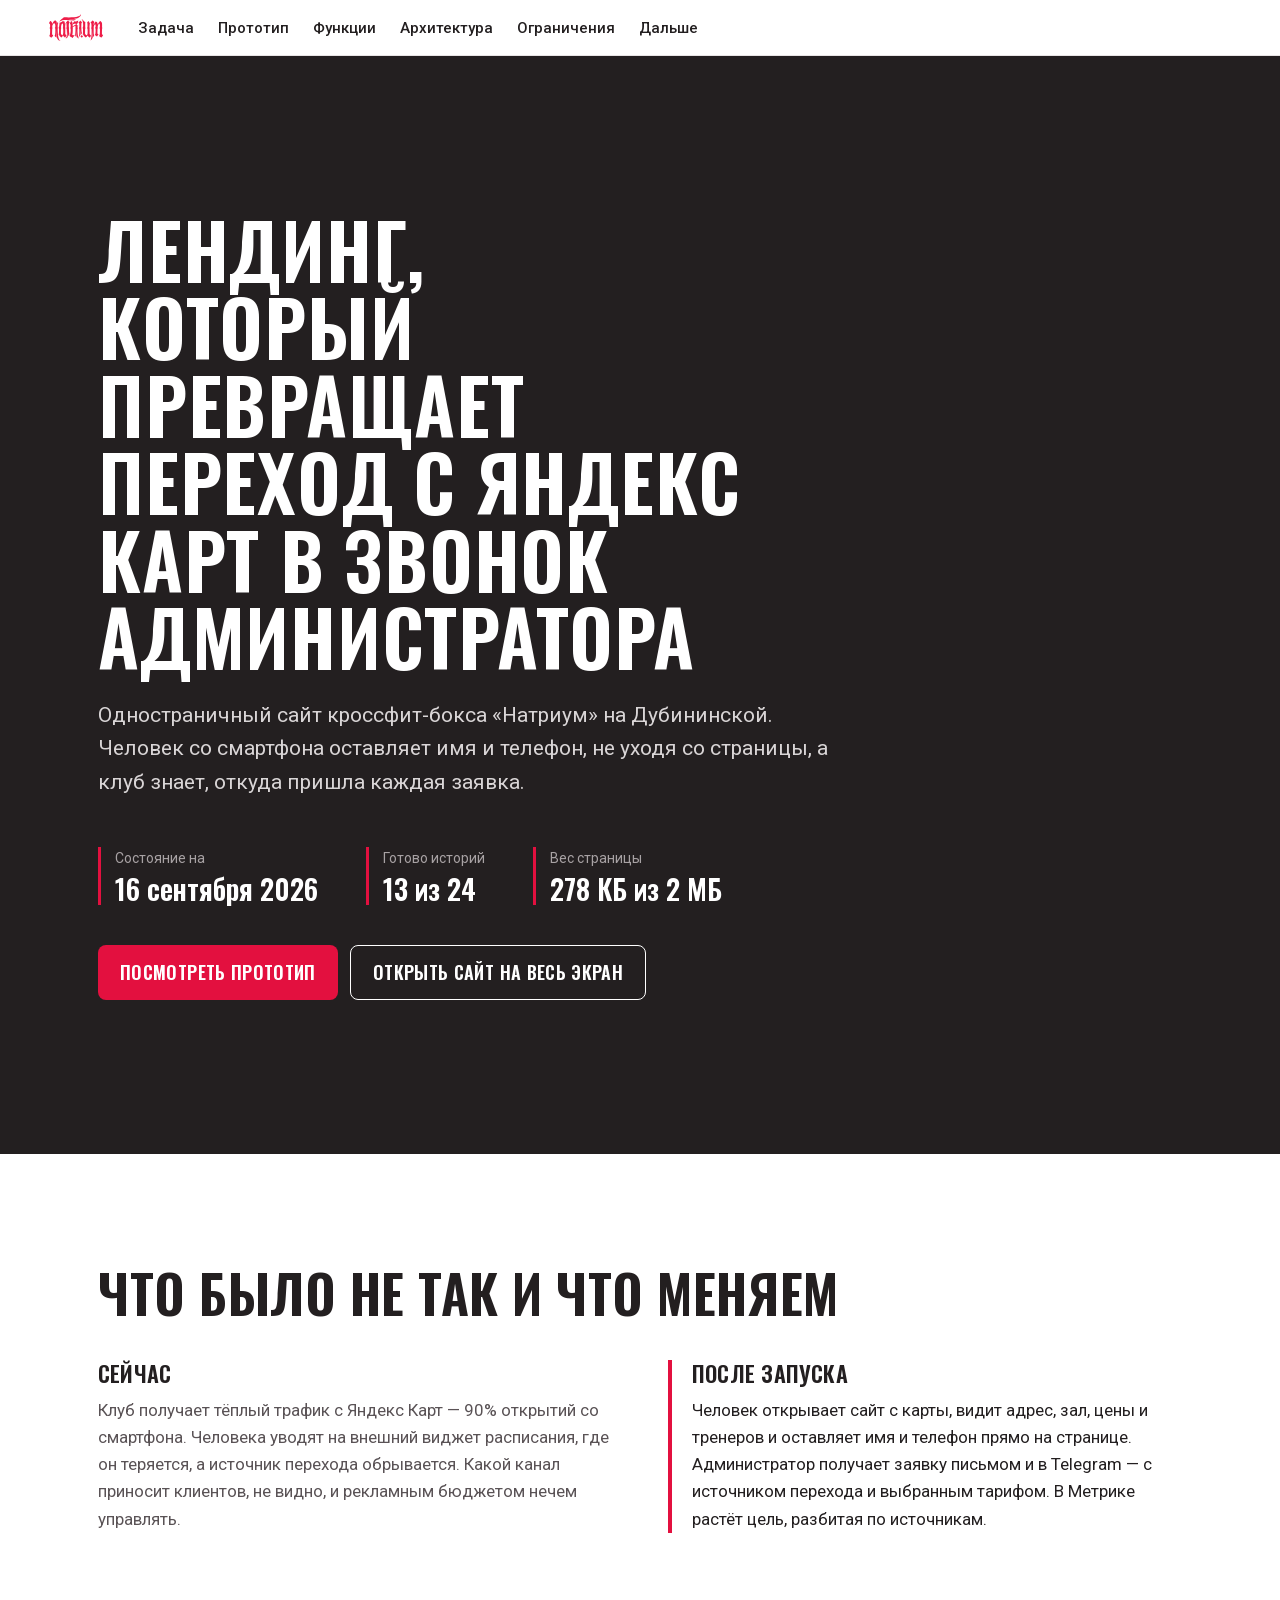
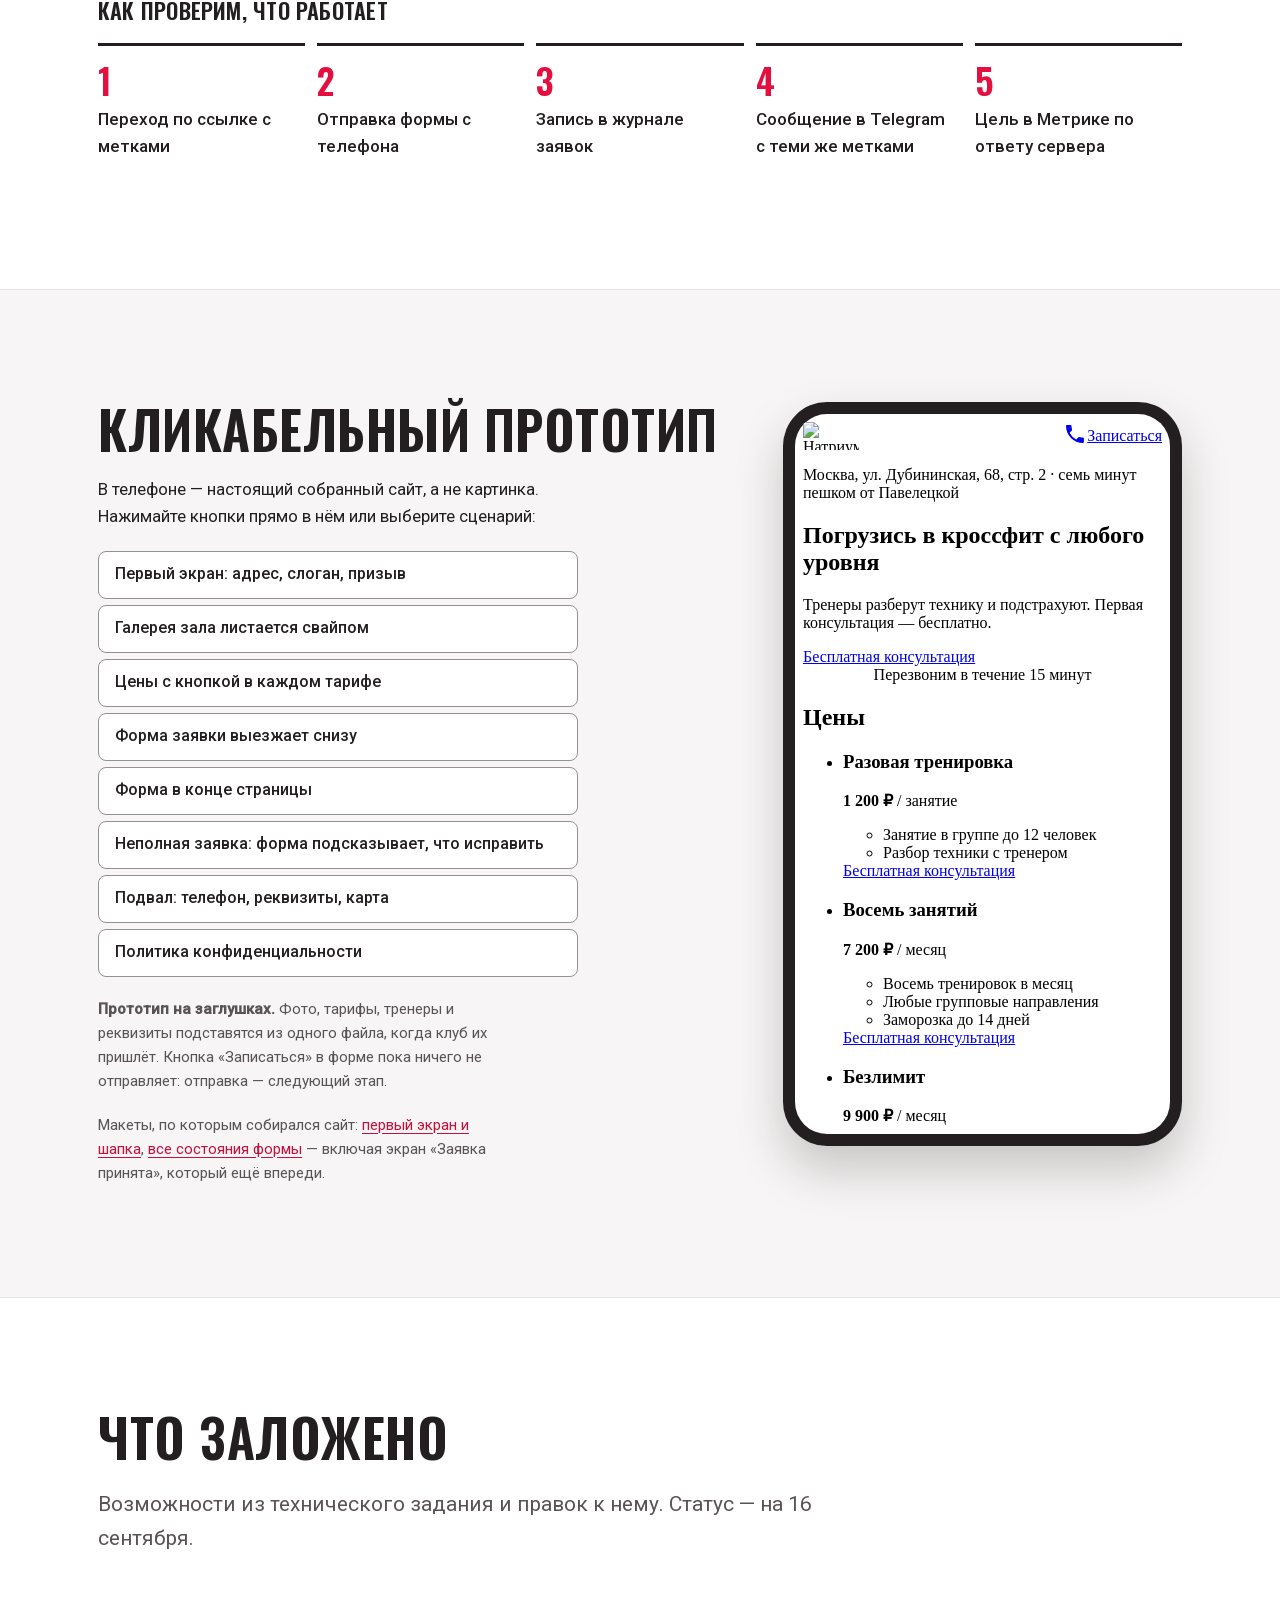
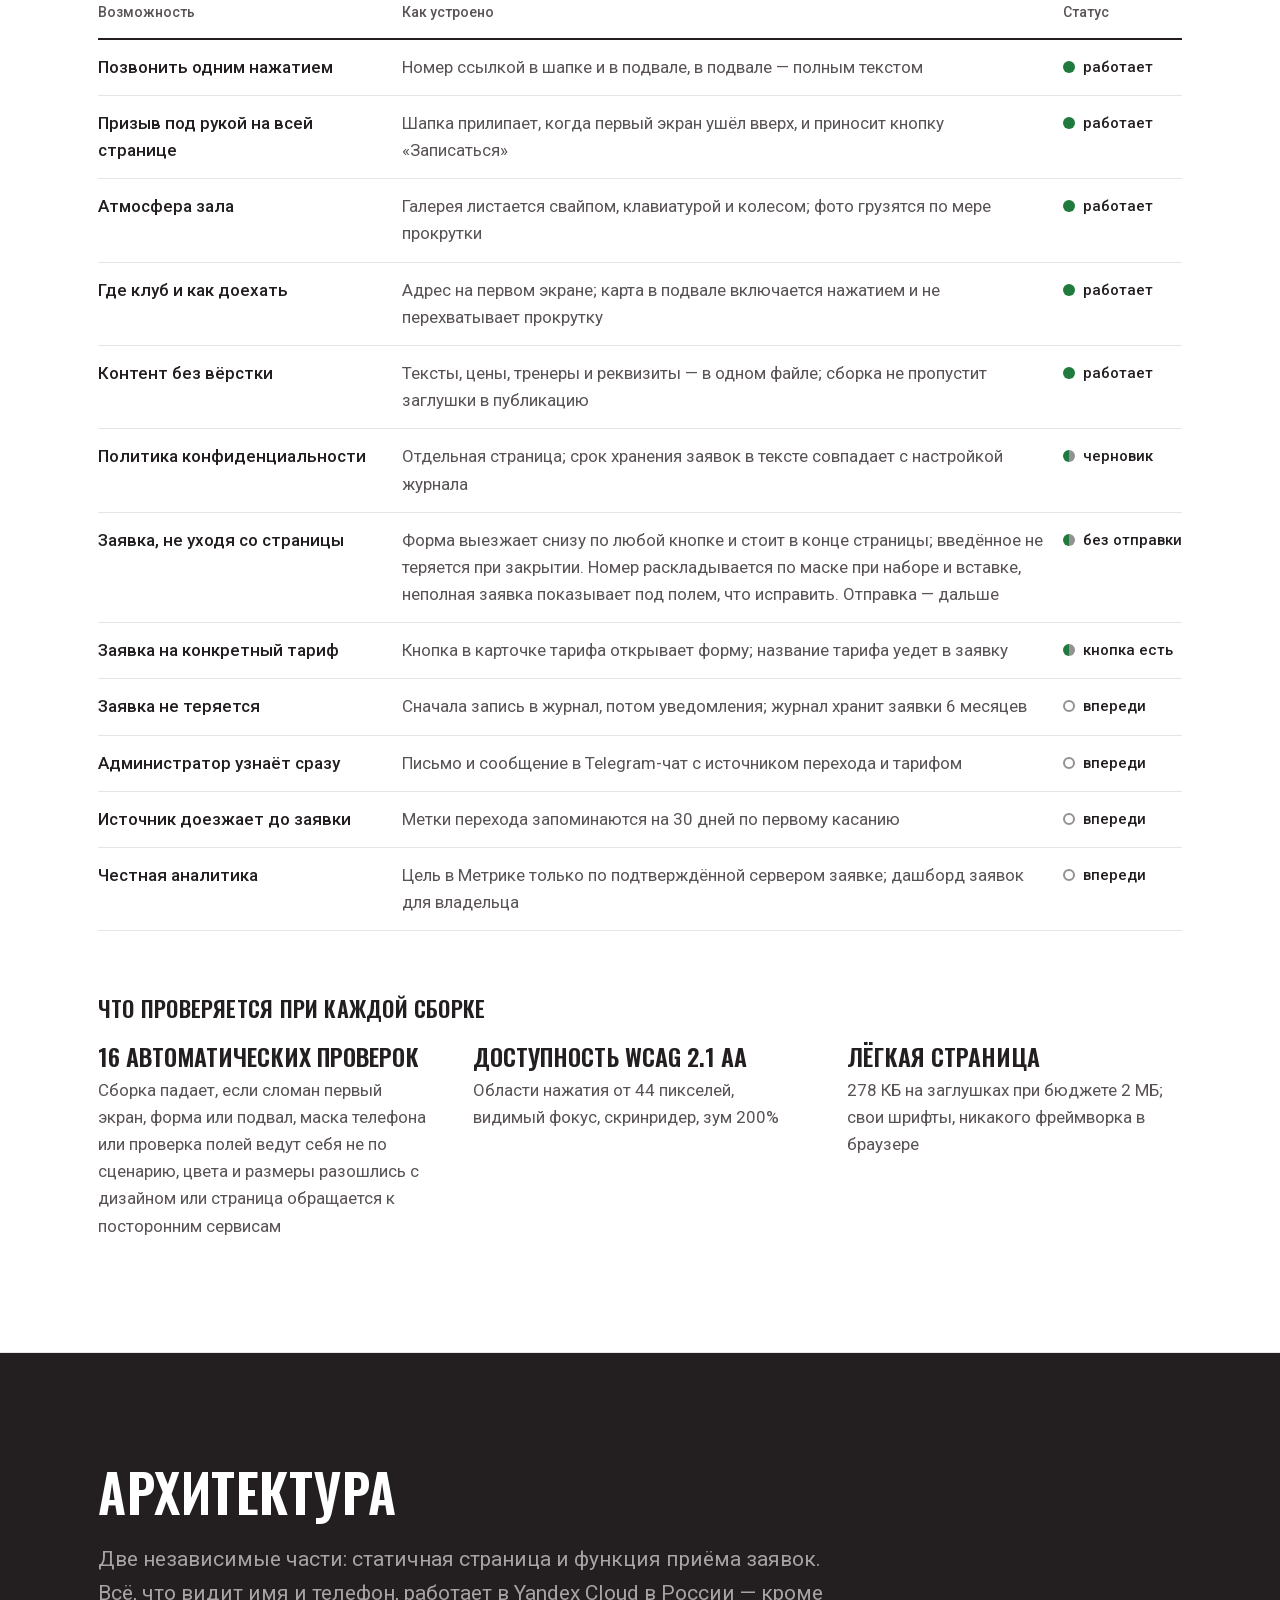
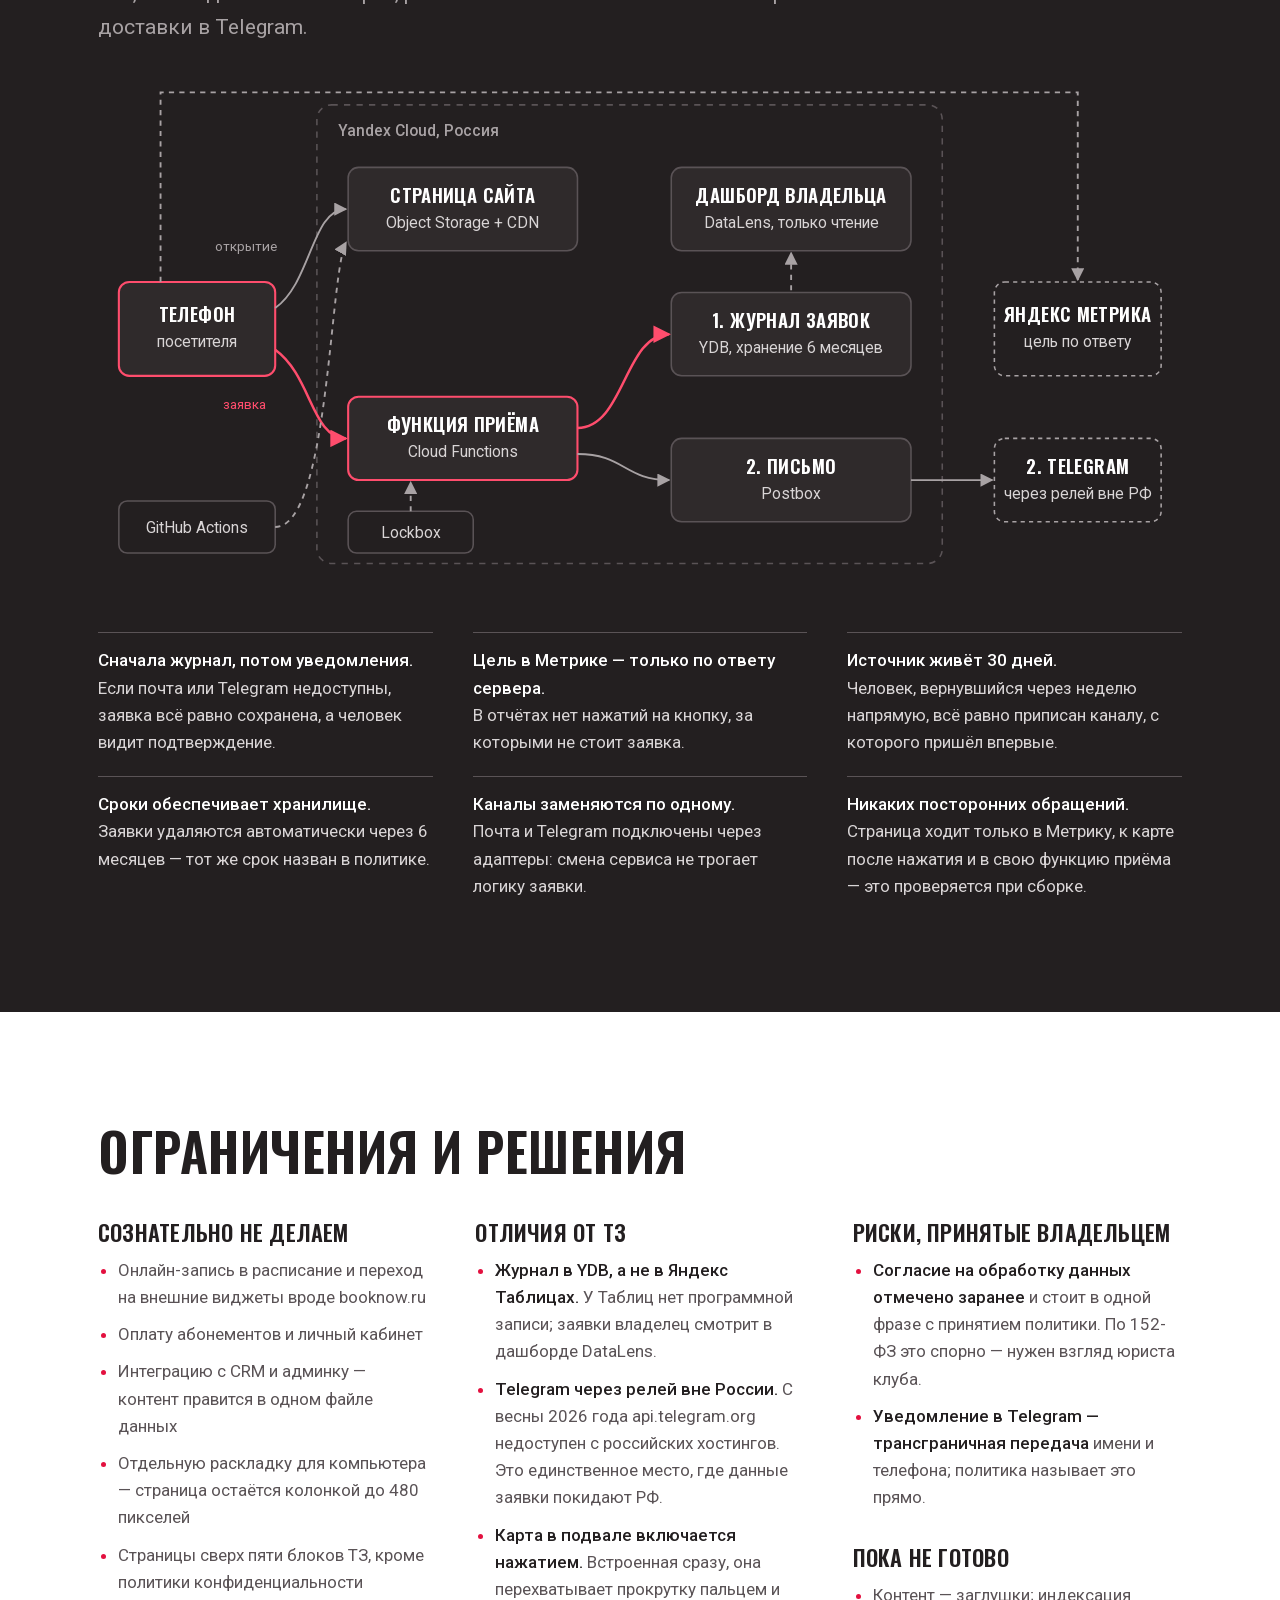
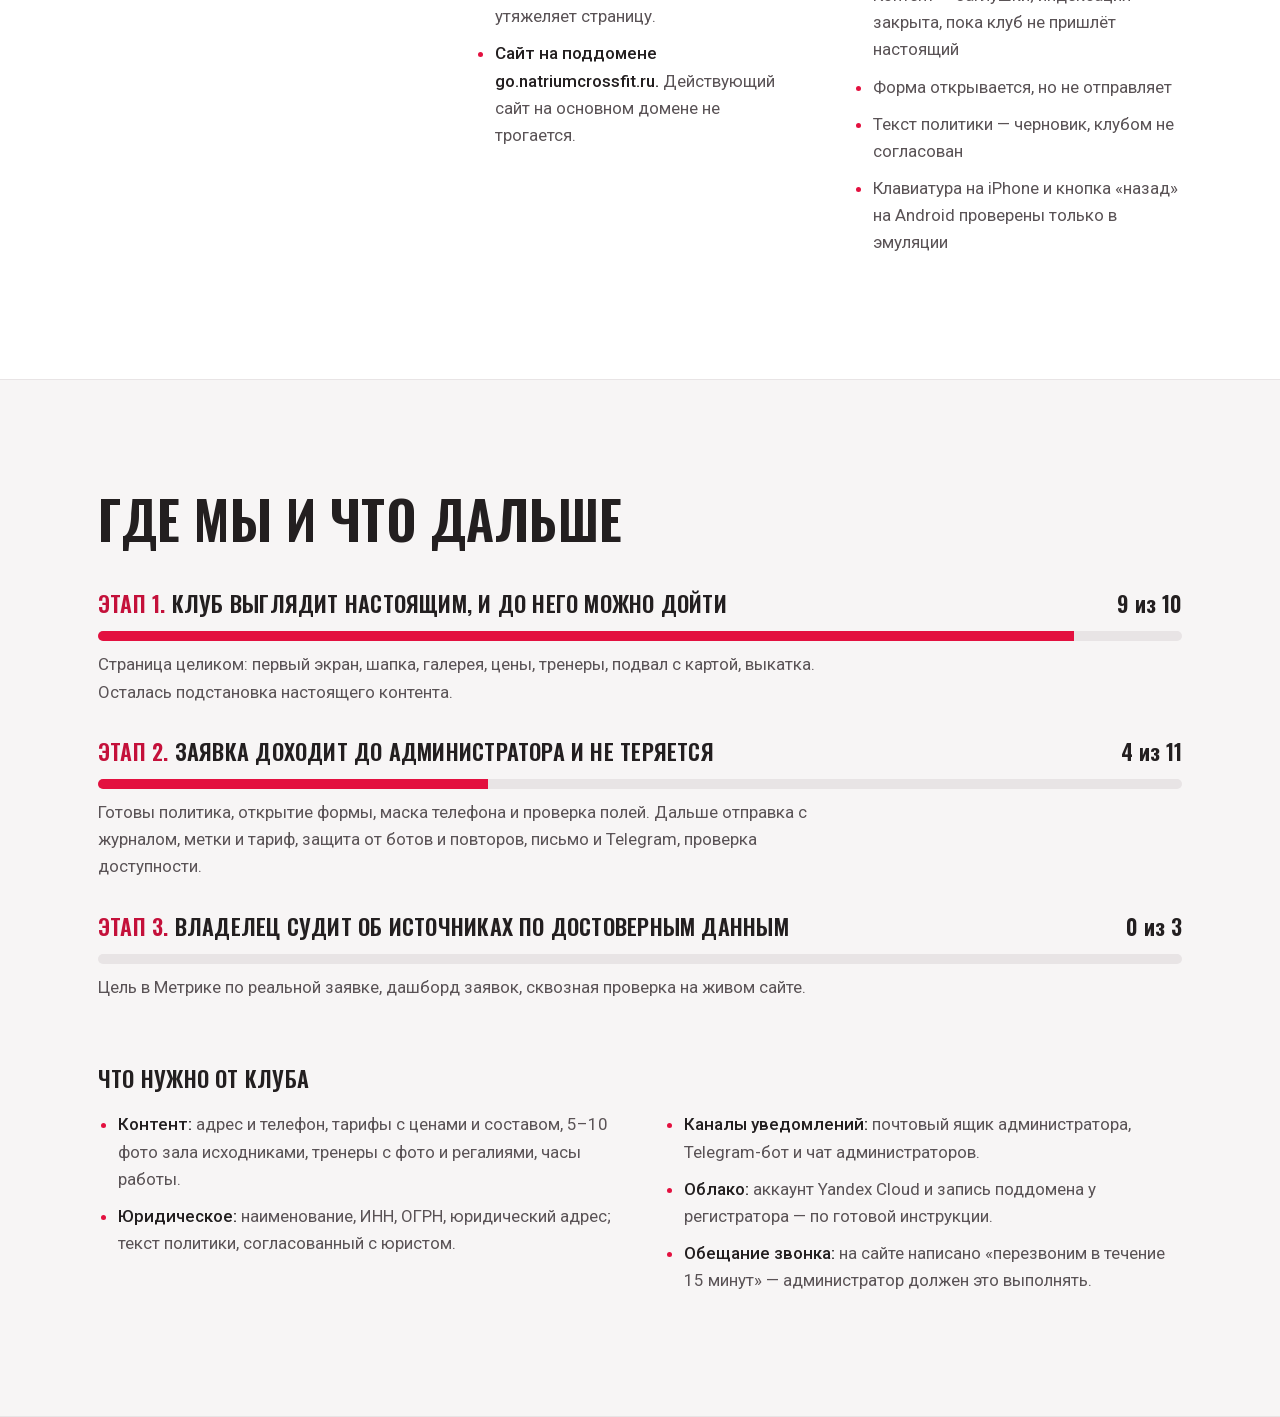
==== commit 783a3aa4: "Презентация: маска телефона и проверка полей готовы Прототип пересобран из onepagesite (main 7239dca" ====
--- a/index.html
+++ b/index.html
@@ -30,8 +30,8 @@
     <p class="lead">Одностраничный сайт кроссфит-бокса «Натриум» на Дубининской. Человек со смартфона оставляет имя и телефон, не уходя со страницы, а клуб знает, откуда пришла каждая заявка.</p>
     <dl class="facts">
       <div><dt>Состояние на</dt><dd>16 сентября 2026</dd></div>
-      <div><dt>Готово историй</dt><dd>11 из 24</dd></div>
-      <div><dt>Вес страницы</dt><dd>272 КБ из 2 МБ</dd></div>
+      <div><dt>Готово историй</dt><dd>13 из 24</dd></div>
+      <div><dt>Вес страницы</dt><dd>278 КБ из 2 МБ</dd></div>
     </dl>
     <p class="actions">
       <a class="btn btn--primary" href="#prototype">Посмотреть прототип</a>
@@ -75,11 +75,12 @@
         <li><button type="button" data-scenario="pricing">Цены с кнопкой в каждом тарифе</button></li>
         <li><button type="button" data-scenario="form">Форма заявки выезжает снизу</button></li>
         <li><button type="button" data-scenario="inline">Форма в конце страницы</button></li>
+        <li><button type="button" data-scenario="errors">Неполная заявка: форма подсказывает, что исправить</button></li>
         <li><button type="button" data-scenario="footer">Подвал: телефон, реквизиты, карта</button></li>
         <li><button type="button" data-scenario="policy">Политика конфиденциальности</button></li>
       </ul>
       <p class="note"><strong>Прототип на заглушках.</strong> Фото, тарифы, тренеры и реквизиты подставятся из одного файла, когда клуб их пришлёт. Кнопка «Записаться» в форме пока ничего не отправляет: отправка — следующий этап.</p>
-      <p class="note">Макеты, по которым собирался сайт: <a href="mockups/key-hero.html" target="_blank" rel="noopener">первый экран и шапка</a>, <a href="mockups/key-form.html" target="_blank" rel="noopener">все состояния формы</a> — включая ошибки и экран «Заявка принята», которые ещё впереди.</p>
+      <p class="note">Макеты, по которым собирался сайт: <a href="mockups/key-hero.html" target="_blank" rel="noopener">первый экран и шапка</a>, <a href="mockups/key-form.html" target="_blank" rel="noopener">все состояния формы</a> — включая экран «Заявка принята», который ещё впереди.</p>
     </div>
     <div class="proto__device">
       <div class="phone">
@@ -104,7 +105,7 @@
         <tr><th scope="row">Где клуб и как доехать</th><td>Адрес на первом экране; карта в подвале включается нажатием и не перехватывает прокрутку</td><td><span class="status status--done">работает</span></td></tr>
         <tr><th scope="row">Контент без вёрстки</th><td>Тексты, цены, тренеры и реквизиты — в одном файле; сборка не пропустит заглушки в публикацию</td><td><span class="status status--done">работает</span></td></tr>
         <tr><th scope="row">Политика конфиденциальности</th><td>Отдельная страница; срок хранения заявок в тексте совпадает с настройкой журнала</td><td><span class="status status--part">черновик</span></td></tr>
-        <tr><th scope="row">Заявка, не уходя со страницы</th><td>Форма выезжает снизу по любой кнопке и стоит в конце страницы; введённое не теряется при закрытии. Маска телефона, проверка и отправка — дальше</td><td><span class="status status--part">открывается</span></td></tr>
+        <tr><th scope="row">Заявка, не уходя со страницы</th><td>Форма выезжает снизу по любой кнопке и стоит в конце страницы; введённое не теряется при закрытии. Номер раскладывается по маске при наборе и вставке, неполная заявка показывает под полем, что исправить. Отправка — дальше</td><td><span class="status status--part">без отправки</span></td></tr>
         <tr><th scope="row">Заявка на конкретный тариф</th><td>Кнопка в карточке тарифа открывает форму; название тарифа уедет в заявку</td><td><span class="status status--part">кнопка есть</span></td></tr>
         <tr><th scope="row">Заявка не теряется</th><td>Сначала запись в журнал, потом уведомления; журнал хранит заявки 6 месяцев</td><td><span class="status status--todo">впереди</span></td></tr>
         <tr><th scope="row">Администратор узнаёт сразу</th><td>Письмо и сообщение в Telegram-чат с источником перехода и тарифом</td><td><span class="status status--todo">впереди</span></td></tr>
@@ -115,9 +116,9 @@
     </div>
     <h3 class="subhead">Что проверяется при каждой сборке</h3>
     <ul class="quality" role="list">
-      <li><strong>14 автоматических проверок</strong><span>Сборка падает, если сломан первый экран, форма или подвал, цвета и размеры разошлись с дизайном или страница обращается к посторонним сервисам</span></li>
+      <li><strong>16 автоматических проверок</strong><span>Сборка падает, если сломан первый экран, форма или подвал, маска телефона или проверка полей ведут себя не по сценарию, цвета и размеры разошлись с дизайном или страница обращается к посторонним сервисам</span></li>
       <li><strong>Доступность WCAG 2.1 AA</strong><span>Области нажатия от 44 пикселей, видимый фокус, скринридер, зум 200%</span></li>
-      <li><strong>Лёгкая страница</strong><span>272 КБ на заглушках при бюджете 2 МБ; свои шрифты, никакого фреймворка в браузере</span></li>
+      <li><strong>Лёгкая страница</strong><span>278 КБ на заглушках при бюджете 2 МБ; свои шрифты, никакого фреймворка в браузере</span></li>
     </ul>
   </div>
 </section>
@@ -250,9 +251,9 @@
         <p>Страница целиком: первый экран, шапка, галерея, цены, тренеры, подвал с картой, выкатка. Осталась подстановка настоящего контента.</p>
       </li>
       <li>
-        <div class="epic__head"><h3>Заявка доходит до администратора и не теряется</h3><span class="epic__count">2 из 11</span></div>
-        <div class="bar" role="img" aria-label="Готово 2 истории из 11"><span style="width: 18%"></span></div>
-        <p>Готовы политика и открытие формы. Дальше маска телефона, проверка полей, отправка с журналом, метки и тариф, защита от ботов и повторов, письмо и Telegram, проверка доступности.</p>
+        <div class="epic__head"><h3>Заявка доходит до администратора и не теряется</h3><span class="epic__count">4 из 11</span></div>
+        <div class="bar" role="img" aria-label="Готово 4 истории из 11"><span style="width: 36%"></span></div>
+        <p>Готовы политика, открытие формы, маска телефона и проверка полей. Дальше отправка с журналом, метки и тариф, защита от ботов и повторов, письмо и Telegram, проверка доступности.</p>
       </li>
       <li>
         <div class="epic__head"><h3>Владелец судит об источниках по достоверным данным</h3><span class="epic__count">0 из 3</span></div>
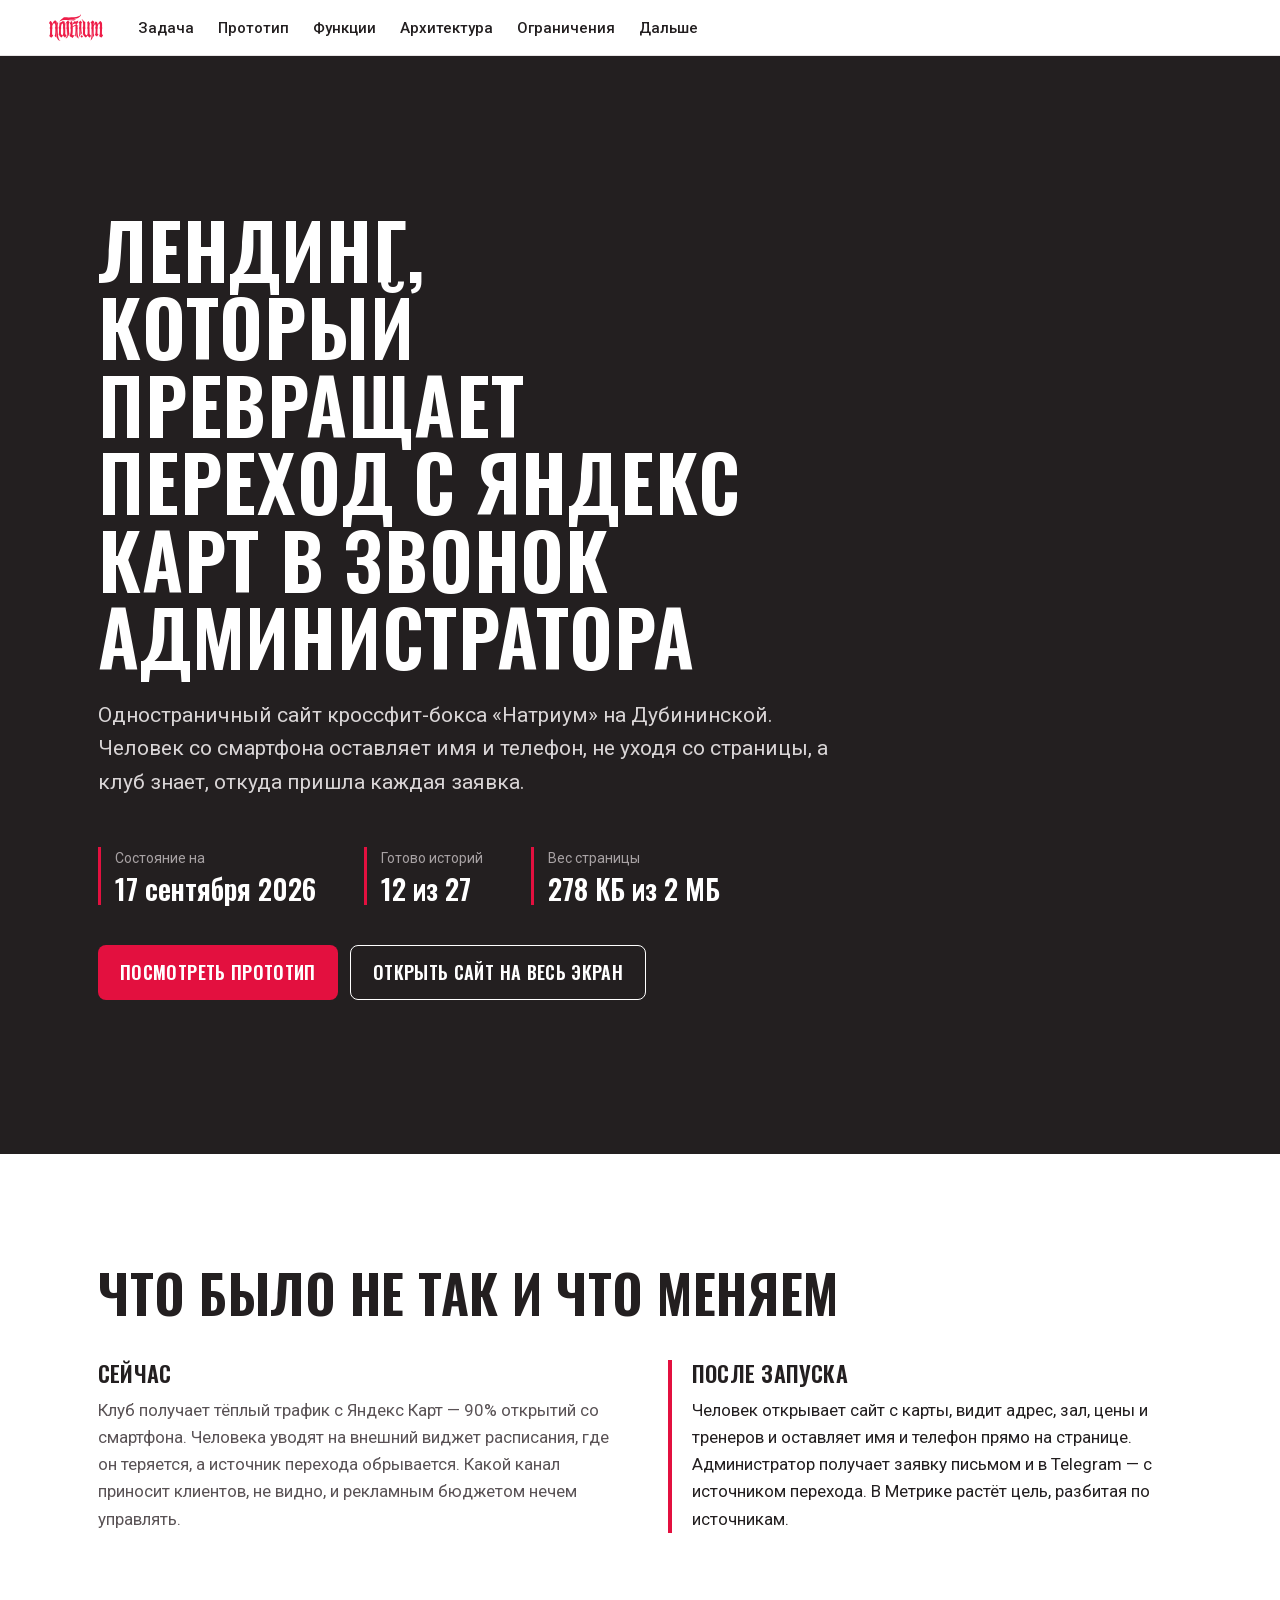
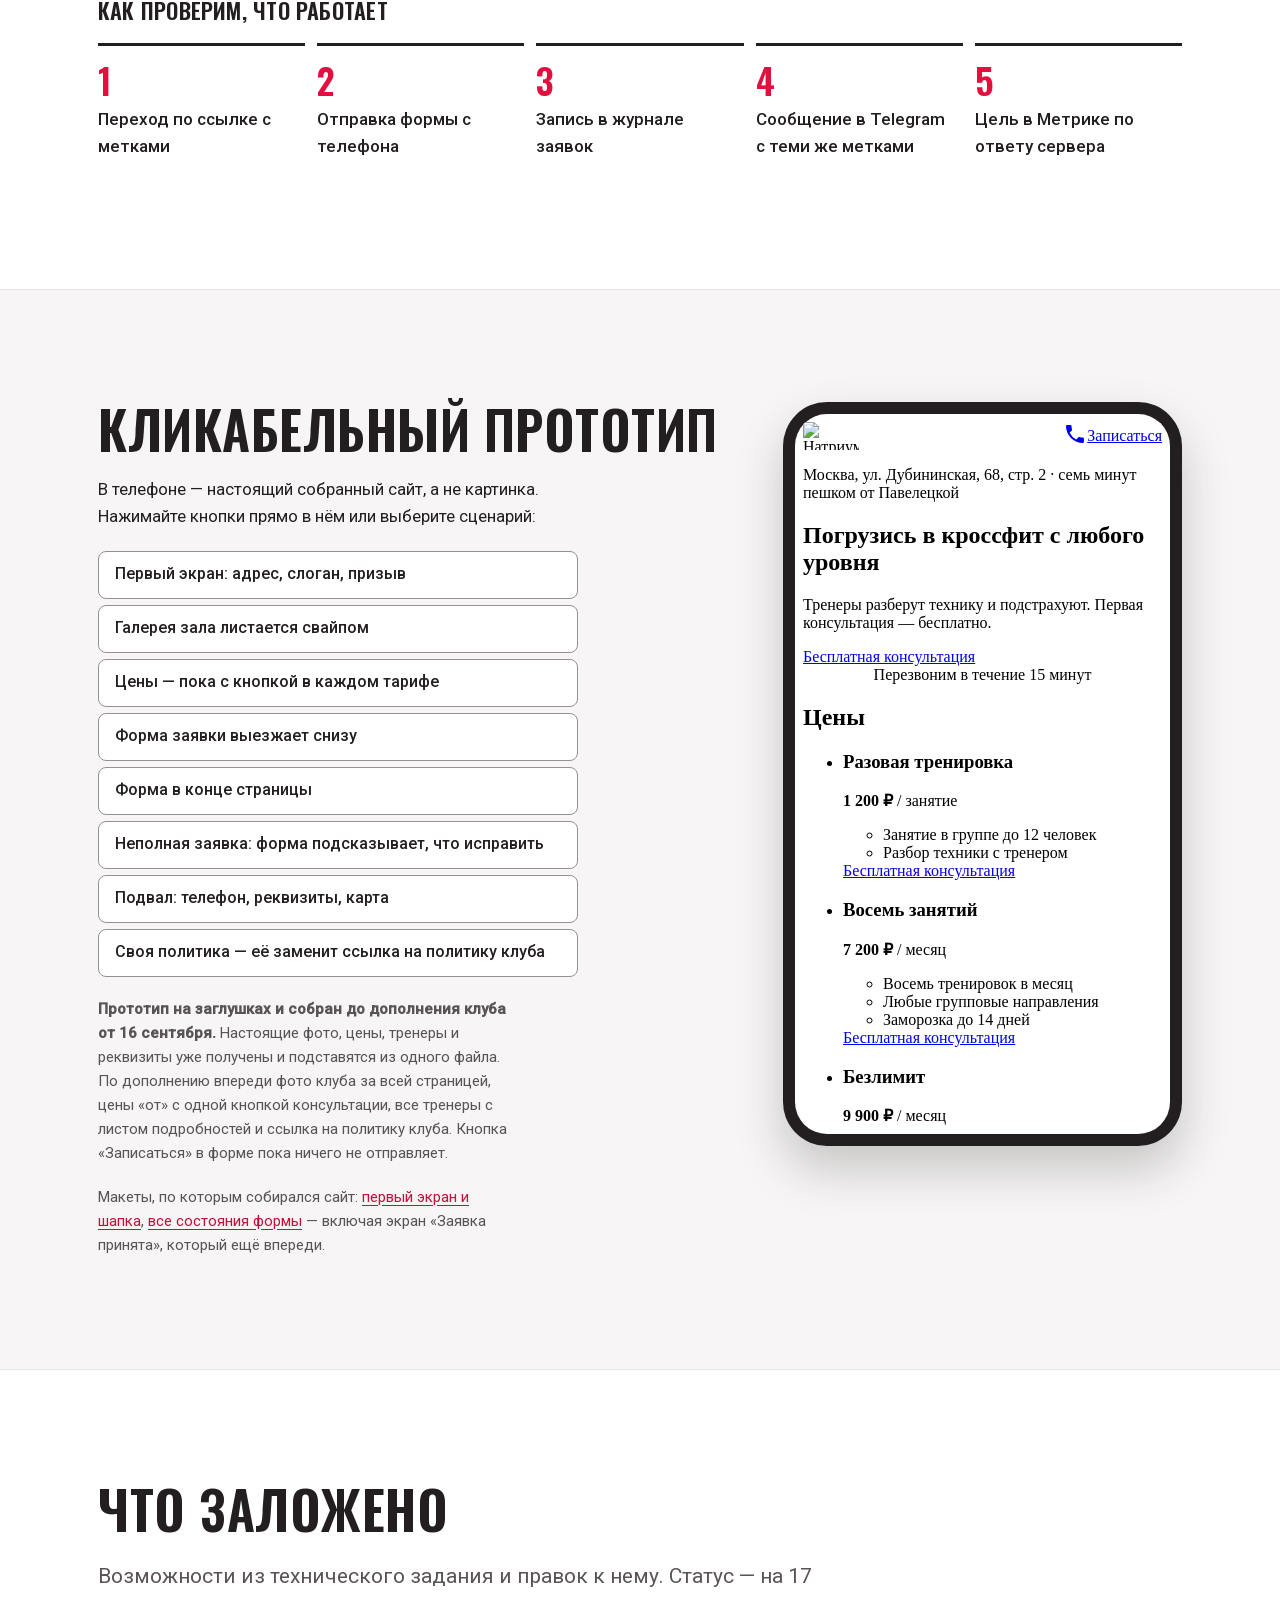
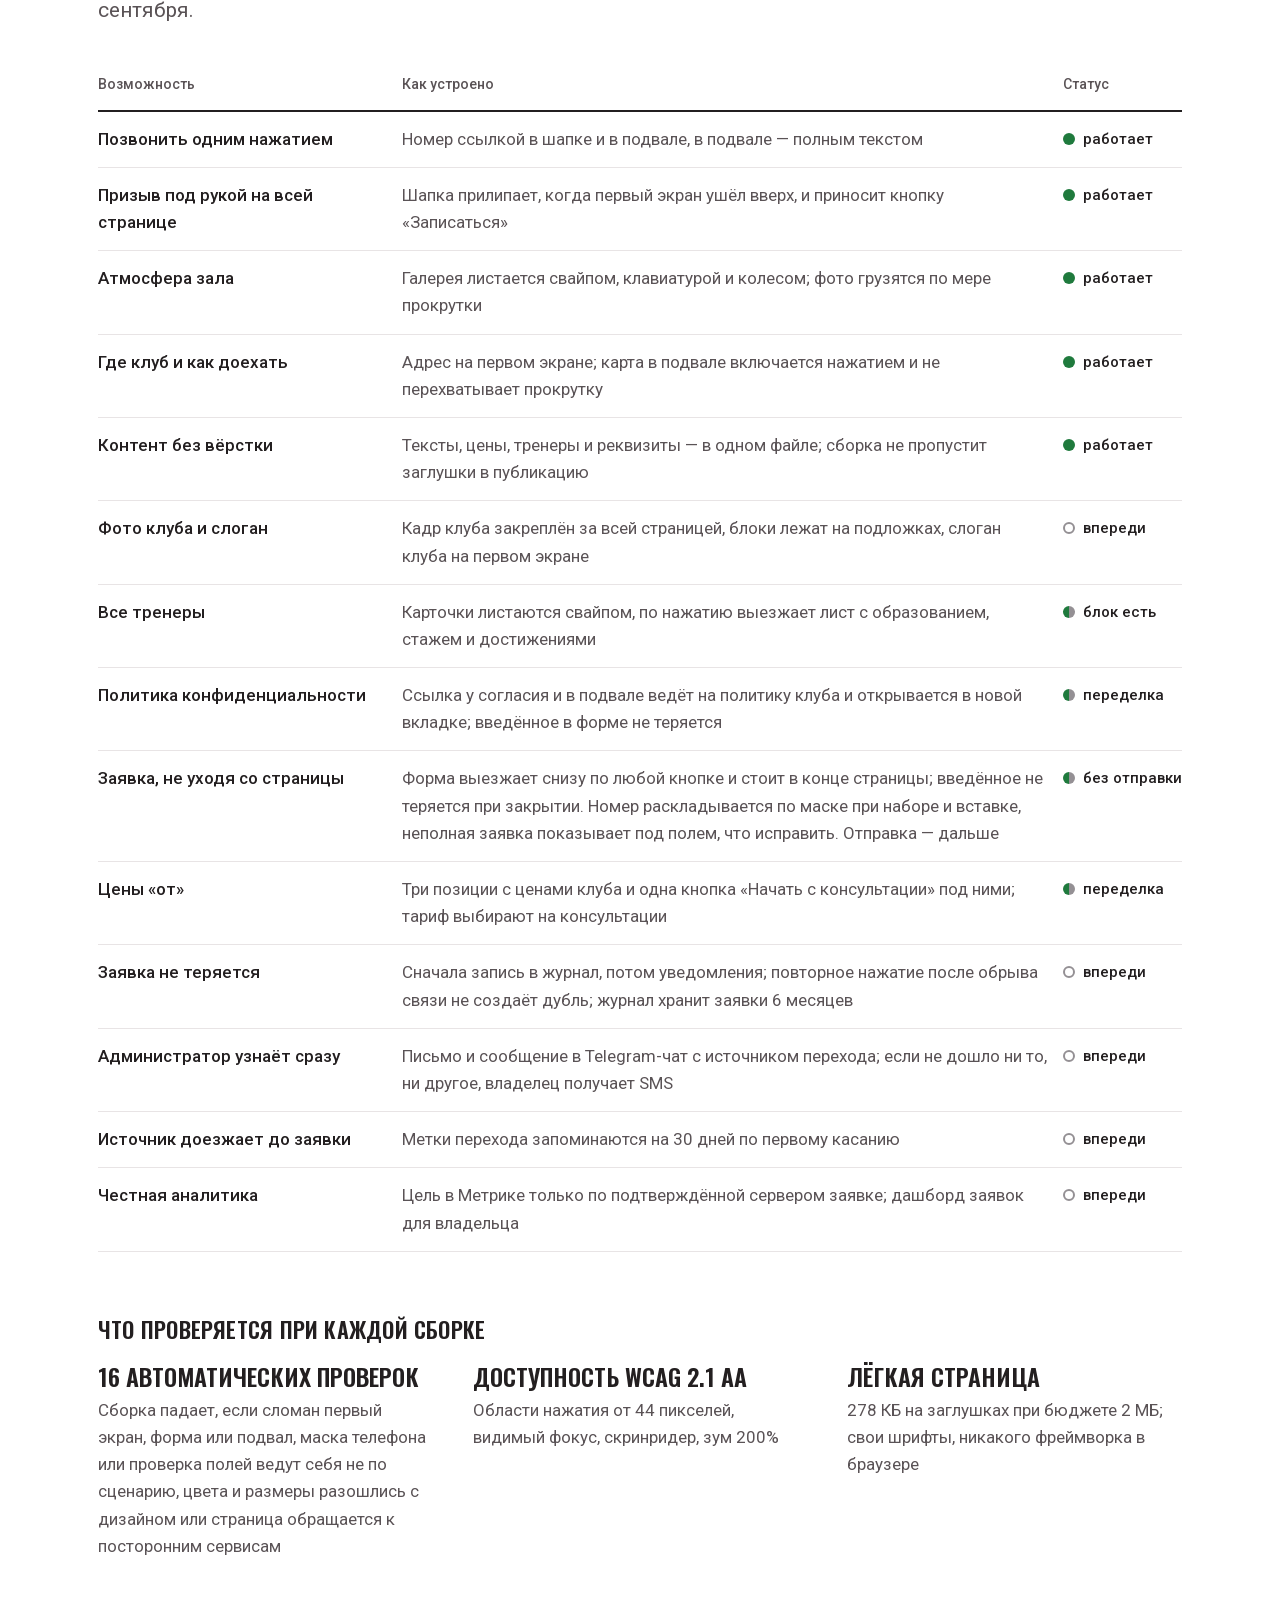
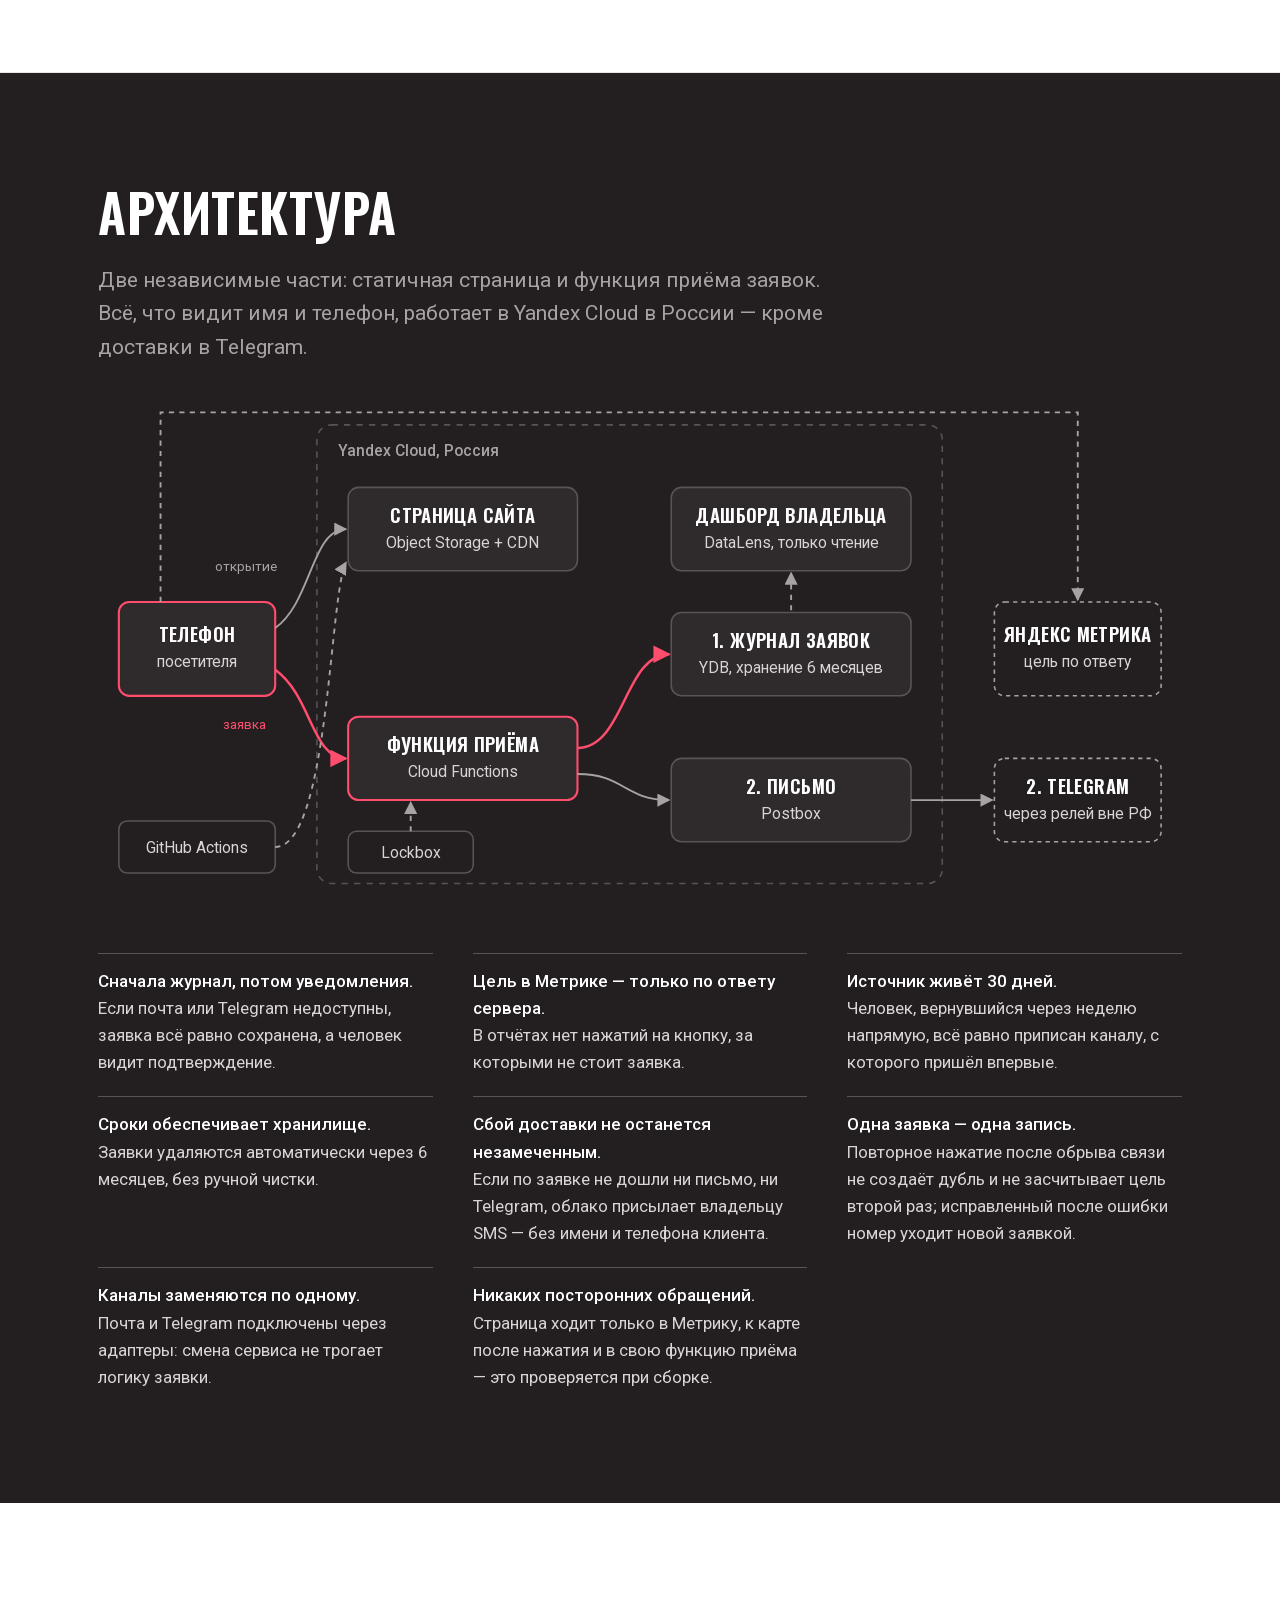
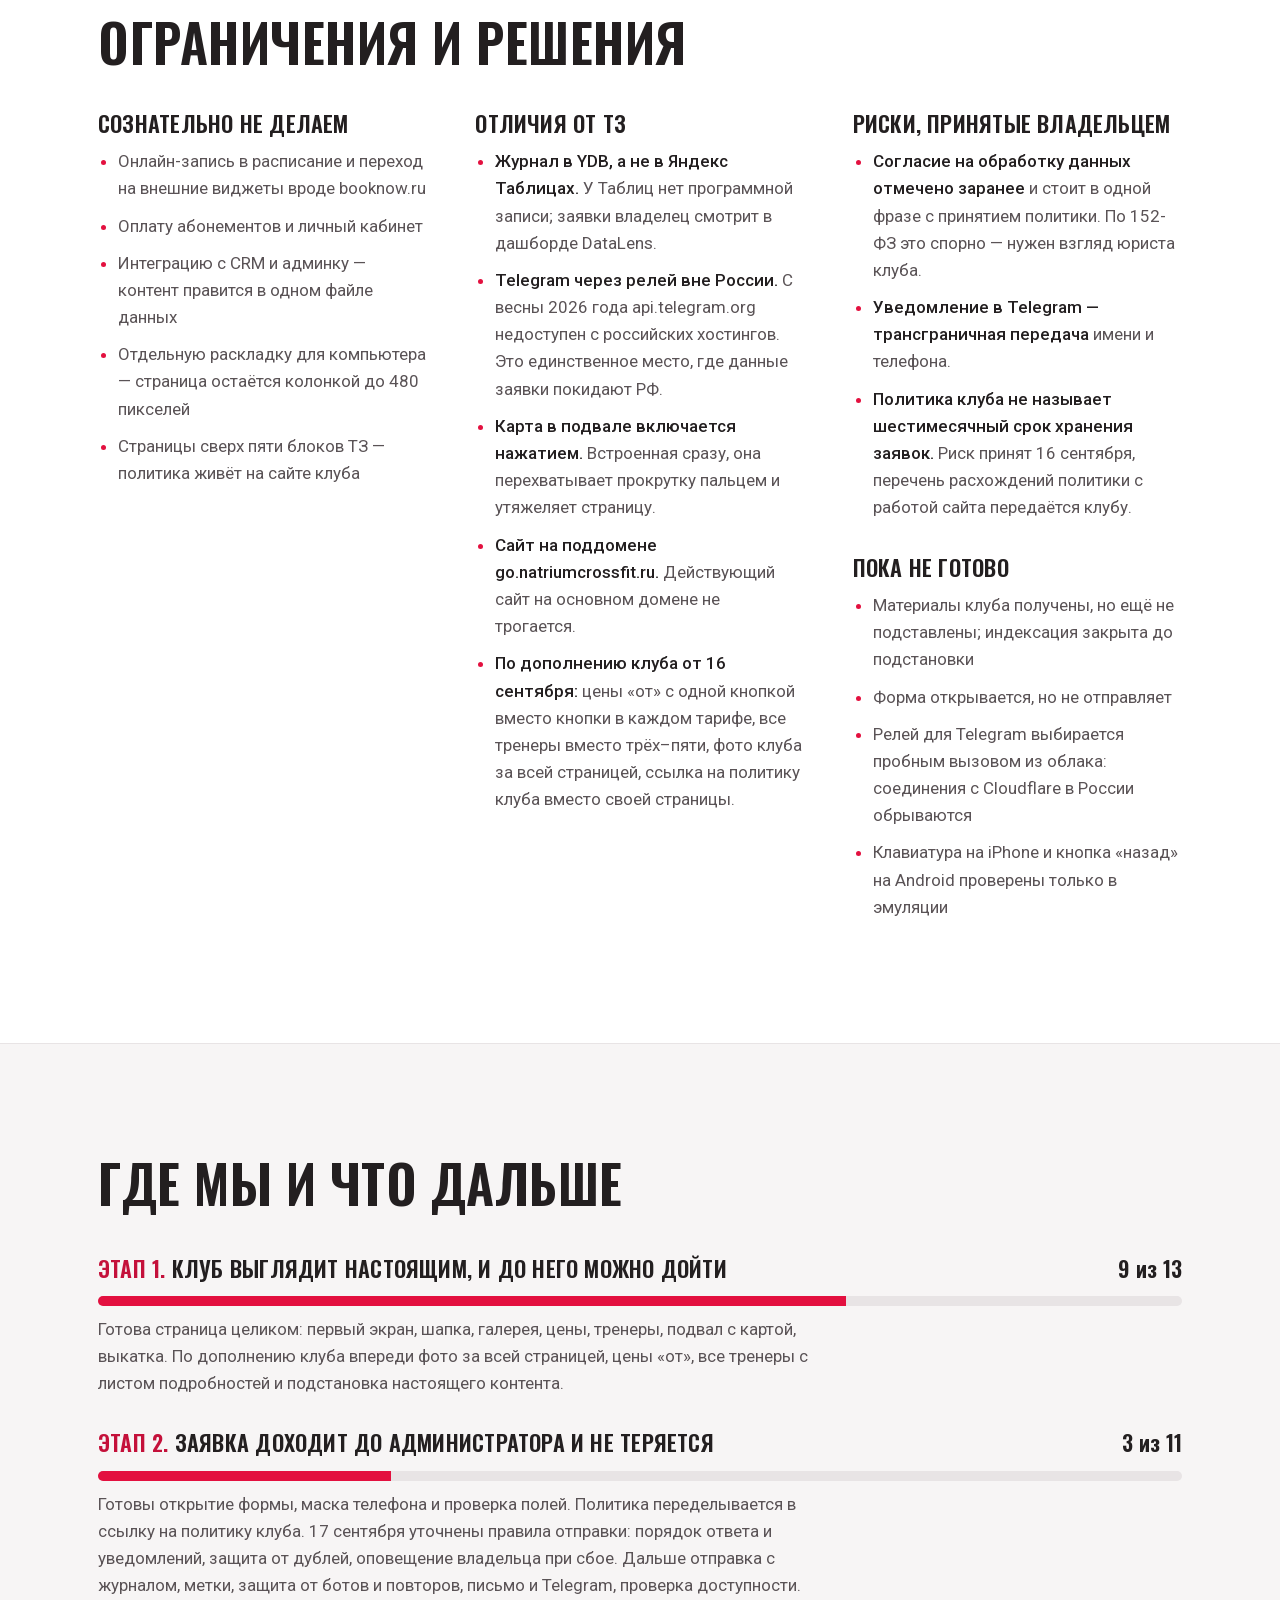
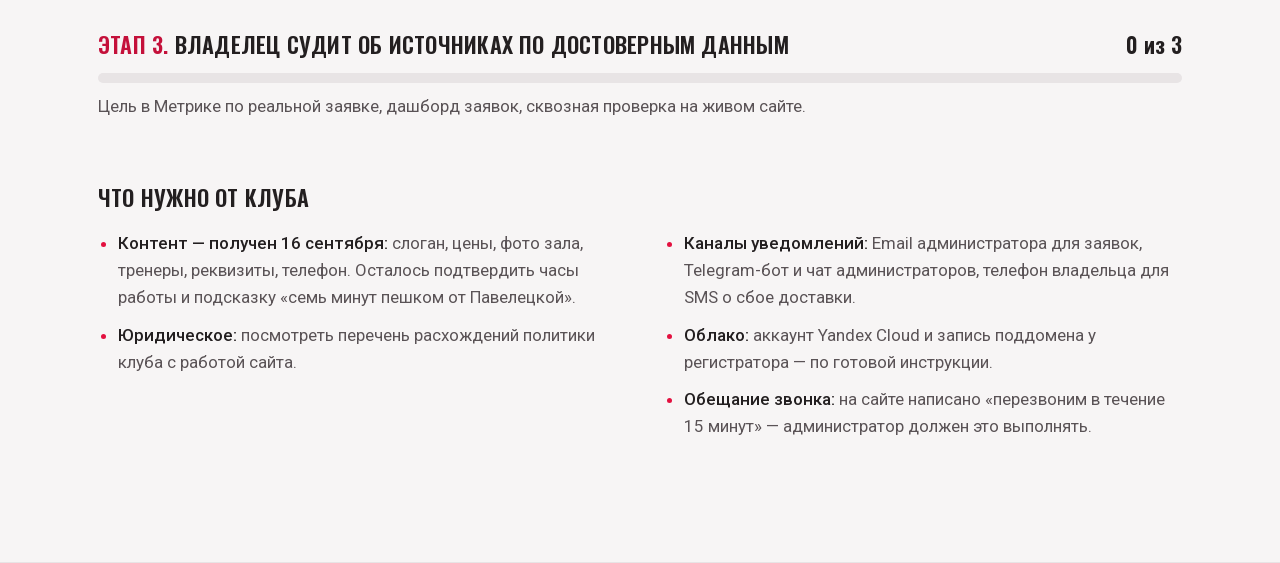
==== commit c33a96dd: "Презентация: дополнение клуба и уточнённая архитектура - состояние на 17 сентября: 12 историй из 27 " ====
--- a/index.html
+++ b/index.html
@@ -29,8 +29,8 @@
     <h1 id="title" class="display">Лендинг, который превращает переход с&nbsp;Яндекс Карт в&nbsp;звонок администратора</h1>
     <p class="lead">Одностраничный сайт кроссфит-бокса «Натриум» на Дубининской. Человек со смартфона оставляет имя и телефон, не уходя со страницы, а клуб знает, откуда пришла каждая заявка.</p>
     <dl class="facts">
-      <div><dt>Состояние на</dt><dd>16 сентября 2026</dd></div>
-      <div><dt>Готово историй</dt><dd>13 из 24</dd></div>
+      <div><dt>Состояние на</dt><dd>17 сентября 2026</dd></div>
+      <div><dt>Готово историй</dt><dd>12 из 27</dd></div>
       <div><dt>Вес страницы</dt><dd>278 КБ из 2 МБ</dd></div>
     </dl>
     <p class="actions">
@@ -50,7 +50,7 @@
       </div>
       <div class="solution">
         <h3>После запуска</h3>
-        <p>Человек открывает сайт с карты, видит адрес, зал, цены и тренеров и оставляет имя и телефон прямо на странице. Администратор получает заявку письмом и в Telegram — с источником перехода и выбранным тарифом. В Метрике растёт цель, разбитая по источникам.</p>
+        <p>Человек открывает сайт с карты, видит адрес, зал, цены и тренеров и оставляет имя и телефон прямо на странице. Администратор получает заявку письмом и в Telegram — с источником перехода. В Метрике растёт цель, разбитая по источникам.</p>
       </div>
     </div>
     <h3 class="flow-title">Как проверим, что работает</h3>
@@ -72,14 +72,14 @@
       <ul class="scenarios" role="list">
         <li><button type="button" data-scenario="top">Первый экран: адрес, слоган, призыв</button></li>
         <li><button type="button" data-scenario="gallery">Галерея зала листается свайпом</button></li>
-        <li><button type="button" data-scenario="pricing">Цены с кнопкой в каждом тарифе</button></li>
+        <li><button type="button" data-scenario="pricing">Цены — пока с кнопкой в каждом тарифе</button></li>
         <li><button type="button" data-scenario="form">Форма заявки выезжает снизу</button></li>
         <li><button type="button" data-scenario="inline">Форма в конце страницы</button></li>
         <li><button type="button" data-scenario="errors">Неполная заявка: форма подсказывает, что исправить</button></li>
         <li><button type="button" data-scenario="footer">Подвал: телефон, реквизиты, карта</button></li>
-        <li><button type="button" data-scenario="policy">Политика конфиденциальности</button></li>
+        <li><button type="button" data-scenario="policy">Своя политика — её заменит ссылка на политику клуба</button></li>
       </ul>
-      <p class="note"><strong>Прототип на заглушках.</strong> Фото, тарифы, тренеры и реквизиты подставятся из одного файла, когда клуб их пришлёт. Кнопка «Записаться» в форме пока ничего не отправляет: отправка — следующий этап.</p>
+      <p class="note"><strong>Прототип на заглушках и собран до дополнения клуба от 16 сентября.</strong> Настоящие фото, цены, тренеры и реквизиты уже получены и подставятся из одного файла. По дополнению впереди фото клуба за всей страницей, цены «от» с одной кнопкой консультации, все тренеры с листом подробностей и ссылка на политику клуба. Кнопка «Записаться» в форме пока ничего не отправляет.</p>
       <p class="note">Макеты, по которым собирался сайт: <a href="mockups/key-hero.html" target="_blank" rel="noopener">первый экран и шапка</a>, <a href="mockups/key-form.html" target="_blank" rel="noopener">все состояния формы</a> — включая экран «Заявка принята», который ещё впереди.</p>
     </div>
     <div class="proto__device">
@@ -94,7 +94,7 @@
 <section class="slide" id="features" aria-labelledby="features-title">
   <div class="wrap">
     <h2 id="features-title" class="h1">Что заложено</h2>
-    <p class="lead">Возможности из технического задания и правок к нему. Статус — на 16 сентября.</p>
+    <p class="lead">Возможности из технического задания и правок к нему. Статус — на 17 сентября.</p>
     <div class="table-scroll">
     <table class="features">
       <thead><tr><th scope="col">Возможность</th><th scope="col">Как устроено</th><th scope="col">Статус</th></tr></thead>
@@ -104,11 +104,13 @@
         <tr><th scope="row">Атмосфера зала</th><td>Галерея листается свайпом, клавиатурой и колесом; фото грузятся по мере прокрутки</td><td><span class="status status--done">работает</span></td></tr>
         <tr><th scope="row">Где клуб и как доехать</th><td>Адрес на первом экране; карта в подвале включается нажатием и не перехватывает прокрутку</td><td><span class="status status--done">работает</span></td></tr>
         <tr><th scope="row">Контент без вёрстки</th><td>Тексты, цены, тренеры и реквизиты — в одном файле; сборка не пропустит заглушки в публикацию</td><td><span class="status status--done">работает</span></td></tr>
-        <tr><th scope="row">Политика конфиденциальности</th><td>Отдельная страница; срок хранения заявок в тексте совпадает с настройкой журнала</td><td><span class="status status--part">черновик</span></td></tr>
+        <tr><th scope="row">Фото клуба и слоган</th><td>Кадр клуба закреплён за всей страницей, блоки лежат на подложках, слоган клуба на первом экране</td><td><span class="status status--todo">впереди</span></td></tr>
+        <tr><th scope="row">Все тренеры</th><td>Карточки листаются свайпом, по нажатию выезжает лист с образованием, стажем и достижениями</td><td><span class="status status--part">блок есть</span></td></tr>
+        <tr><th scope="row">Политика конфиденциальности</th><td>Ссылка у согласия и в подвале ведёт на политику клуба и открывается в новой вкладке; введённое в форме не теряется</td><td><span class="status status--part">переделка</span></td></tr>
         <tr><th scope="row">Заявка, не уходя со страницы</th><td>Форма выезжает снизу по любой кнопке и стоит в конце страницы; введённое не теряется при закрытии. Номер раскладывается по маске при наборе и вставке, неполная заявка показывает под полем, что исправить. Отправка — дальше</td><td><span class="status status--part">без отправки</span></td></tr>
-        <tr><th scope="row">Заявка на конкретный тариф</th><td>Кнопка в карточке тарифа открывает форму; название тарифа уедет в заявку</td><td><span class="status status--part">кнопка есть</span></td></tr>
-        <tr><th scope="row">Заявка не теряется</th><td>Сначала запись в журнал, потом уведомления; журнал хранит заявки 6 месяцев</td><td><span class="status status--todo">впереди</span></td></tr>
-        <tr><th scope="row">Администратор узнаёт сразу</th><td>Письмо и сообщение в Telegram-чат с источником перехода и тарифом</td><td><span class="status status--todo">впереди</span></td></tr>
+        <tr><th scope="row">Цены «от»</th><td>Три позиции с ценами клуба и одна кнопка «Начать с консультации» под ними; тариф выбирают на консультации</td><td><span class="status status--part">переделка</span></td></tr>
+        <tr><th scope="row">Заявка не теряется</th><td>Сначала запись в журнал, потом уведомления; повторное нажатие после обрыва связи не создаёт дубль; журнал хранит заявки 6 месяцев</td><td><span class="status status--todo">впереди</span></td></tr>
+        <tr><th scope="row">Администратор узнаёт сразу</th><td>Письмо и сообщение в Telegram-чат с источником перехода; если не дошло ни то, ни другое, владелец получает SMS</td><td><span class="status status--todo">впереди</span></td></tr>
         <tr><th scope="row">Источник доезжает до заявки</th><td>Метки перехода запоминаются на 30 дней по первому касанию</td><td><span class="status status--todo">впереди</span></td></tr>
         <tr><th scope="row">Честная аналитика</th><td>Цель в Метрике только по подтверждённой сервером заявке; дашборд заявок для владельца</td><td><span class="status status--todo">впереди</span></td></tr>
       </tbody>
@@ -193,7 +195,9 @@
       <li><strong>Сначала журнал, потом уведомления.</strong> Если почта или Telegram недоступны, заявка всё равно сохранена, а человек видит подтверждение.</li>
       <li><strong>Цель в Метрике — только по ответу сервера.</strong> В отчётах нет нажатий на кнопку, за которыми не стоит заявка.</li>
       <li><strong>Источник живёт 30 дней.</strong> Человек, вернувшийся через неделю напрямую, всё равно приписан каналу, с которого пришёл впервые.</li>
-      <li><strong>Сроки обеспечивает хранилище.</strong> Заявки удаляются автоматически через 6 месяцев — тот же срок назван в политике.</li>
+      <li><strong>Сроки обеспечивает хранилище.</strong> Заявки удаляются автоматически через 6 месяцев, без ручной чистки.</li>
+      <li><strong>Сбой доставки не останется незамеченным.</strong> Если по заявке не дошли ни письмо, ни Telegram, облако присылает владельцу SMS — без имени и телефона клиента.</li>
+      <li><strong>Одна заявка — одна запись.</strong> Повторное нажатие после обрыва связи не создаёт дубль и не засчитывает цель второй раз; исправленный после ошибки номер уходит новой заявкой.</li>
       <li><strong>Каналы заменяются по одному.</strong> Почта и Telegram подключены через адаптеры: смена сервиса не трогает логику заявки.</li>
       <li><strong>Никаких посторонних обращений.</strong> Страница ходит только в Метрику, к карте после нажатия и в свою функцию приёма — это проверяется при сборке.</li>
     </ul>
@@ -211,7 +215,7 @@
           <li>Оплату абонементов и личный кабинет</li>
           <li>Интеграцию с CRM и админку — контент правится в одном файле данных</li>
           <li>Отдельную раскладку для компьютера — страница остаётся колонкой до 480 пикселей</li>
-          <li>Страницы сверх пяти блоков ТЗ, кроме политики конфиденциальности</li>
+          <li>Страницы сверх пяти блоков ТЗ — политика живёт на сайте клуба</li>
         </ul>
       </div>
       <div>
@@ -221,19 +225,21 @@
           <li><strong>Telegram через релей вне России.</strong> С весны 2026 года api.telegram.org недоступен с российских хостингов. Это единственное место, где данные заявки покидают РФ.</li>
           <li><strong>Карта в подвале включается нажатием.</strong> Встроенная сразу, она перехватывает прокрутку пальцем и утяжеляет страницу.</li>
           <li><strong>Сайт на поддомене go.natriumcrossfit.ru.</strong> Действующий сайт на основном домене не трогается.</li>
+          <li><strong>По дополнению клуба от 16 сентября:</strong> цены «от» с одной кнопкой вместо кнопки в каждом тарифе, все тренеры вместо трёх–пяти, фото клуба за всей страницей, ссылка на политику клуба вместо своей страницы.</li>
         </ul>
       </div>
       <div>
         <h3>Риски, принятые владельцем</h3>
         <ul>
           <li><strong>Согласие на обработку данных отмечено заранее</strong> и стоит в одной фразе с принятием политики. По 152-ФЗ это спорно — нужен взгляд юриста клуба.</li>
-          <li><strong>Уведомление в Telegram — трансграничная передача</strong> имени и телефона; политика называет это прямо.</li>
+          <li><strong>Уведомление в Telegram — трансграничная передача</strong> имени и телефона.</li>
+          <li><strong>Политика клуба не называет шестимесячный срок хранения заявок.</strong> Риск принят 16 сентября, перечень расхождений политики с работой сайта передаётся клубу.</li>
         </ul>
         <h3>Пока не готово</h3>
         <ul>
-          <li>Контент — заглушки; индексация закрыта, пока клуб не пришлёт настоящий</li>
+          <li>Материалы клуба получены, но ещё не подставлены; индексация закрыта до подстановки</li>
           <li>Форма открывается, но не отправляет</li>
-          <li>Текст политики — черновик, клубом не согласован</li>
+          <li>Релей для Telegram выбирается пробным вызовом из облака: соединения с Cloudflare в России обрываются</li>
           <li>Клавиатура на iPhone и кнопка «назад» на Android проверены только в эмуляции</li>
         </ul>
       </div>
@@ -246,14 +252,14 @@
     <h2 id="next-title" class="h1">Где мы и что дальше</h2>
     <ol class="epics">
       <li>
-        <div class="epic__head"><h3>Клуб выглядит настоящим, и до него можно дойти</h3><span class="epic__count">9 из 10</span></div>
-        <div class="bar" role="img" aria-label="Готово 9 историй из 10"><span style="width: 90%"></span></div>
-        <p>Страница целиком: первый экран, шапка, галерея, цены, тренеры, подвал с картой, выкатка. Осталась подстановка настоящего контента.</p>
+        <div class="epic__head"><h3>Клуб выглядит настоящим, и до него можно дойти</h3><span class="epic__count">9 из 13</span></div>
+        <div class="bar" role="img" aria-label="Готово 9 историй из 13"><span style="width: 69%"></span></div>
+        <p>Готова страница целиком: первый экран, шапка, галерея, цены, тренеры, подвал с картой, выкатка. По дополнению клуба впереди фото за всей страницей, цены «от», все тренеры с листом подробностей и подстановка настоящего контента.</p>
       </li>
       <li>
-        <div class="epic__head"><h3>Заявка доходит до администратора и не теряется</h3><span class="epic__count">4 из 11</span></div>
-        <div class="bar" role="img" aria-label="Готово 4 истории из 11"><span style="width: 36%"></span></div>
-        <p>Готовы политика, открытие формы, маска телефона и проверка полей. Дальше отправка с журналом, метки и тариф, защита от ботов и повторов, письмо и Telegram, проверка доступности.</p>
+        <div class="epic__head"><h3>Заявка доходит до администратора и не теряется</h3><span class="epic__count">3 из 11</span></div>
+        <div class="bar" role="img" aria-label="Готово 3 истории из 11"><span style="width: 27%"></span></div>
+        <p>Готовы открытие формы, маска телефона и проверка полей. Политика переделывается в ссылку на политику клуба. 17 сентября уточнены правила отправки: порядок ответа и уведомлений, защита от дублей, оповещение владельца при сбое. Дальше отправка с журналом, метки, защита от ботов и повторов, письмо и Telegram, проверка доступности.</p>
       </li>
       <li>
         <div class="epic__head"><h3>Владелец судит об источниках по достоверным данным</h3><span class="epic__count">0 из 3</span></div>
@@ -264,11 +270,11 @@
     <h3 class="subhead">Что нужно от клуба</h3>
     <div class="asks">
       <ul>
-        <li><strong>Контент:</strong> адрес и телефон, тарифы с ценами и составом, 5–10 фото зала исходниками, тренеры с фото и регалиями, часы работы.</li>
-        <li><strong>Юридическое:</strong> наименование, ИНН, ОГРН, юридический адрес; текст политики, согласованный с юристом.</li>
+        <li><strong>Контент — получен 16 сентября:</strong> слоган, цены, фото зала, тренеры, реквизиты, телефон. Осталось подтвердить часы работы и подсказку «семь минут пешком от Павелецкой».</li>
+        <li><strong>Юридическое:</strong> посмотреть перечень расхождений политики клуба с работой сайта.</li>
       </ul>
       <ul>
-        <li><strong>Каналы уведомлений:</strong> почтовый ящик администратора, Telegram-бот и чат администраторов.</li>
+        <li><strong>Каналы уведомлений:</strong> Email администратора для заявок, Telegram-бот и чат администраторов, телефон владельца для SMS о сбое доставки.</li>
         <li><strong>Облако:</strong> аккаунт Yandex Cloud и запись поддомена у регистратора — по готовой инструкции.</li>
         <li><strong>Обещание звонка:</strong> на сайте написано «перезвоним в течение 15 минут» — администратор должен это выполнять.</li>
       </ul>
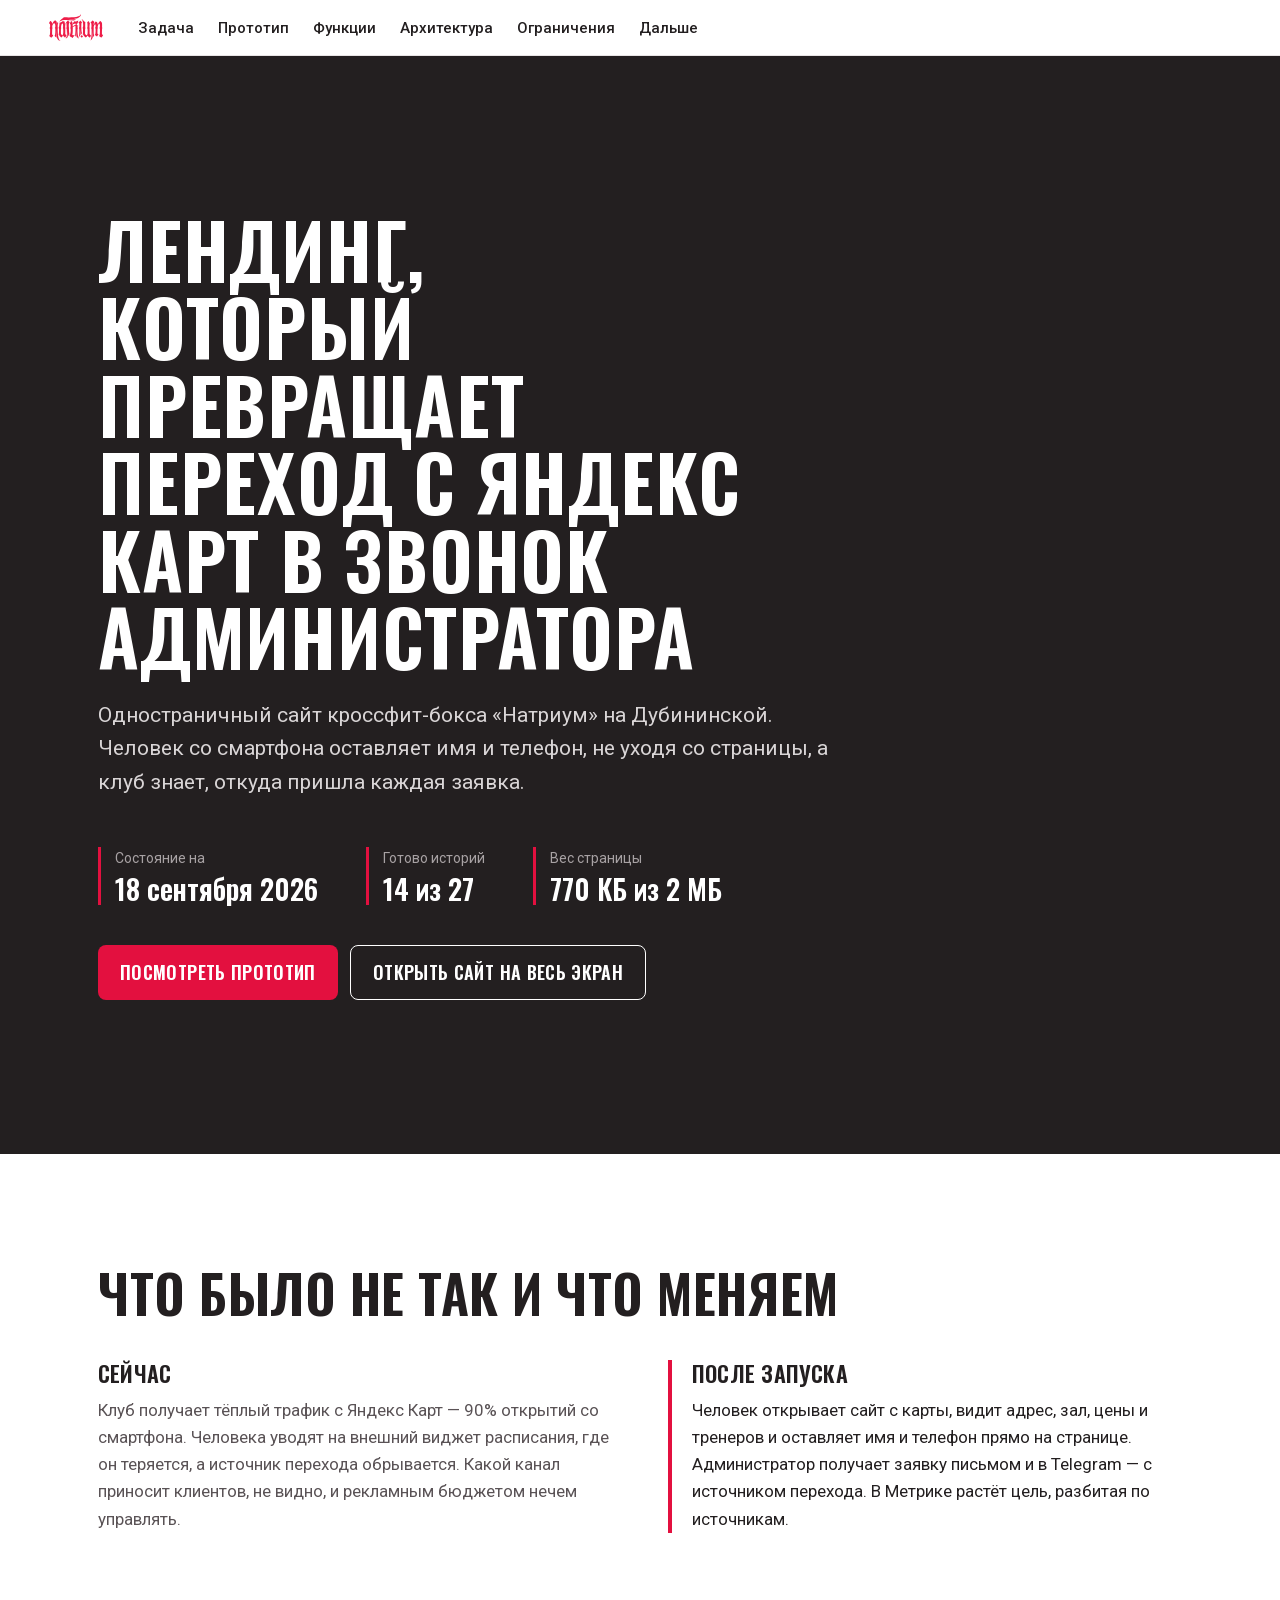
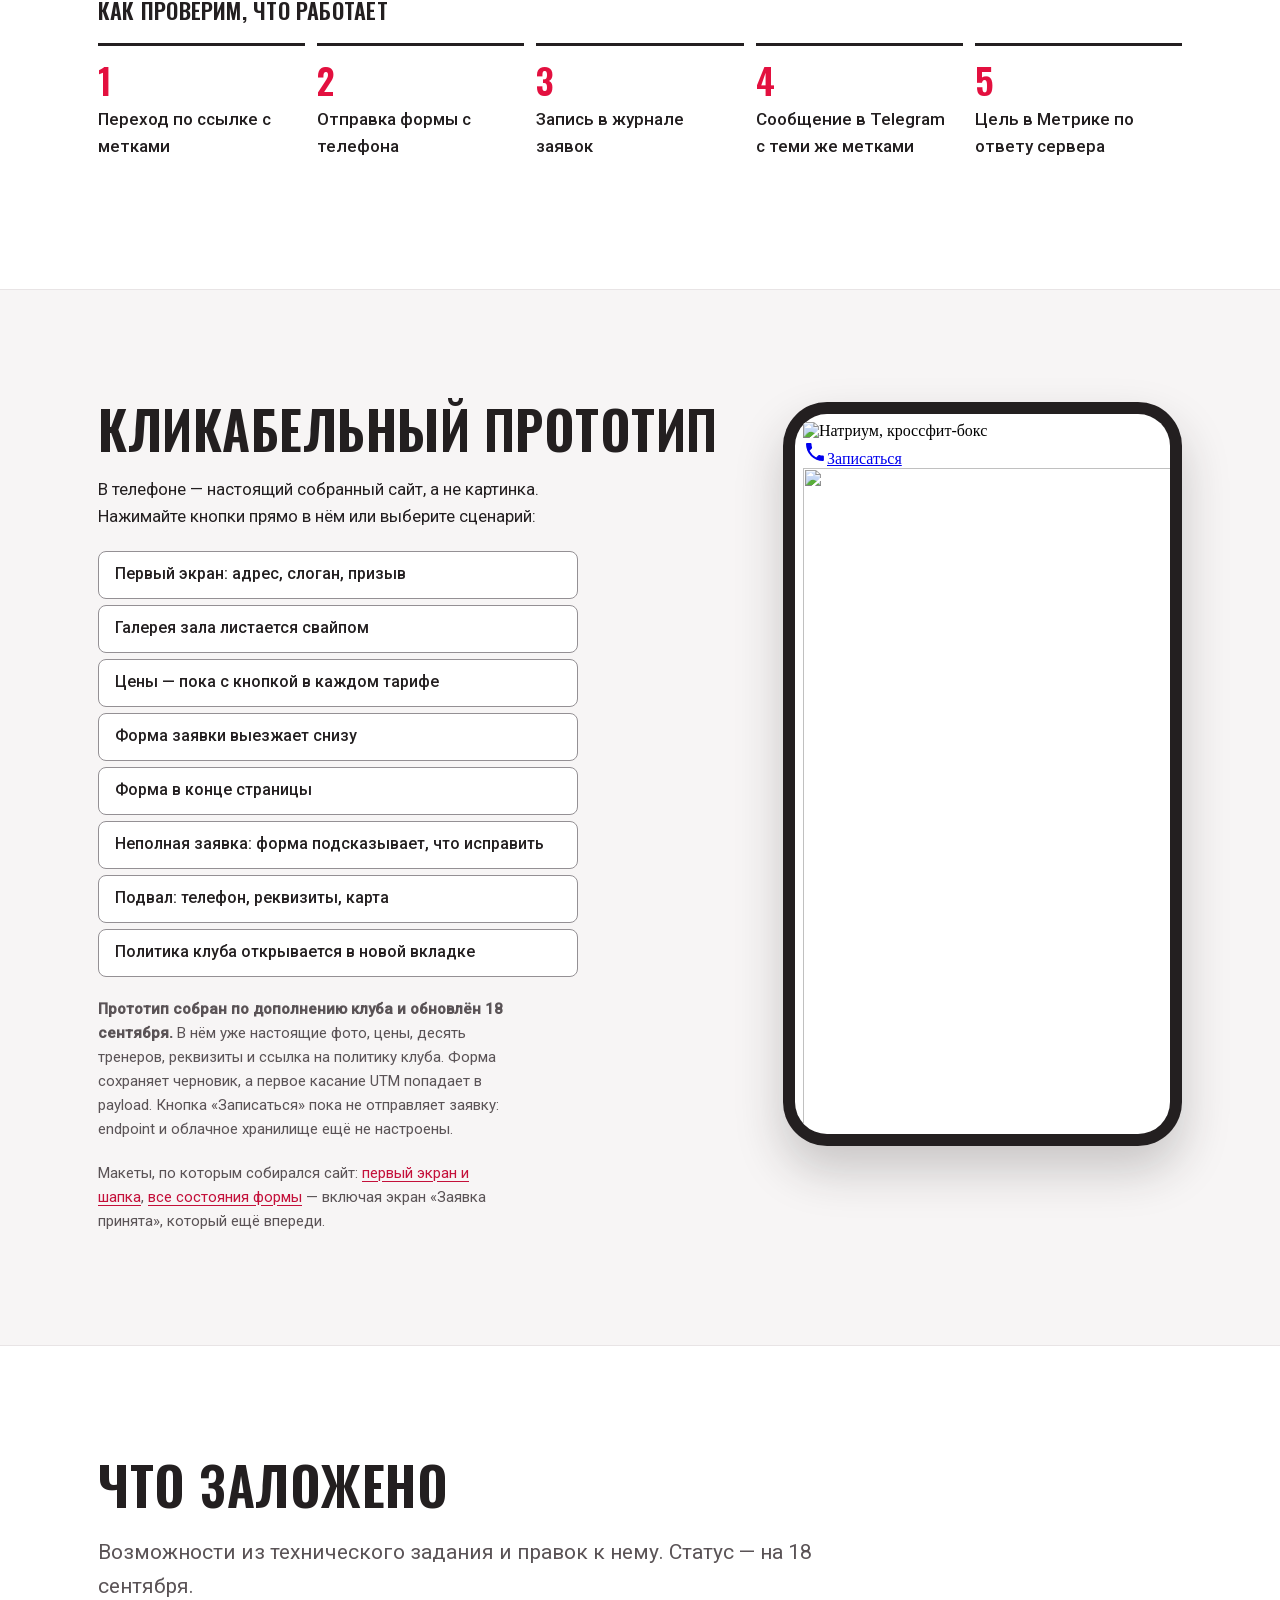
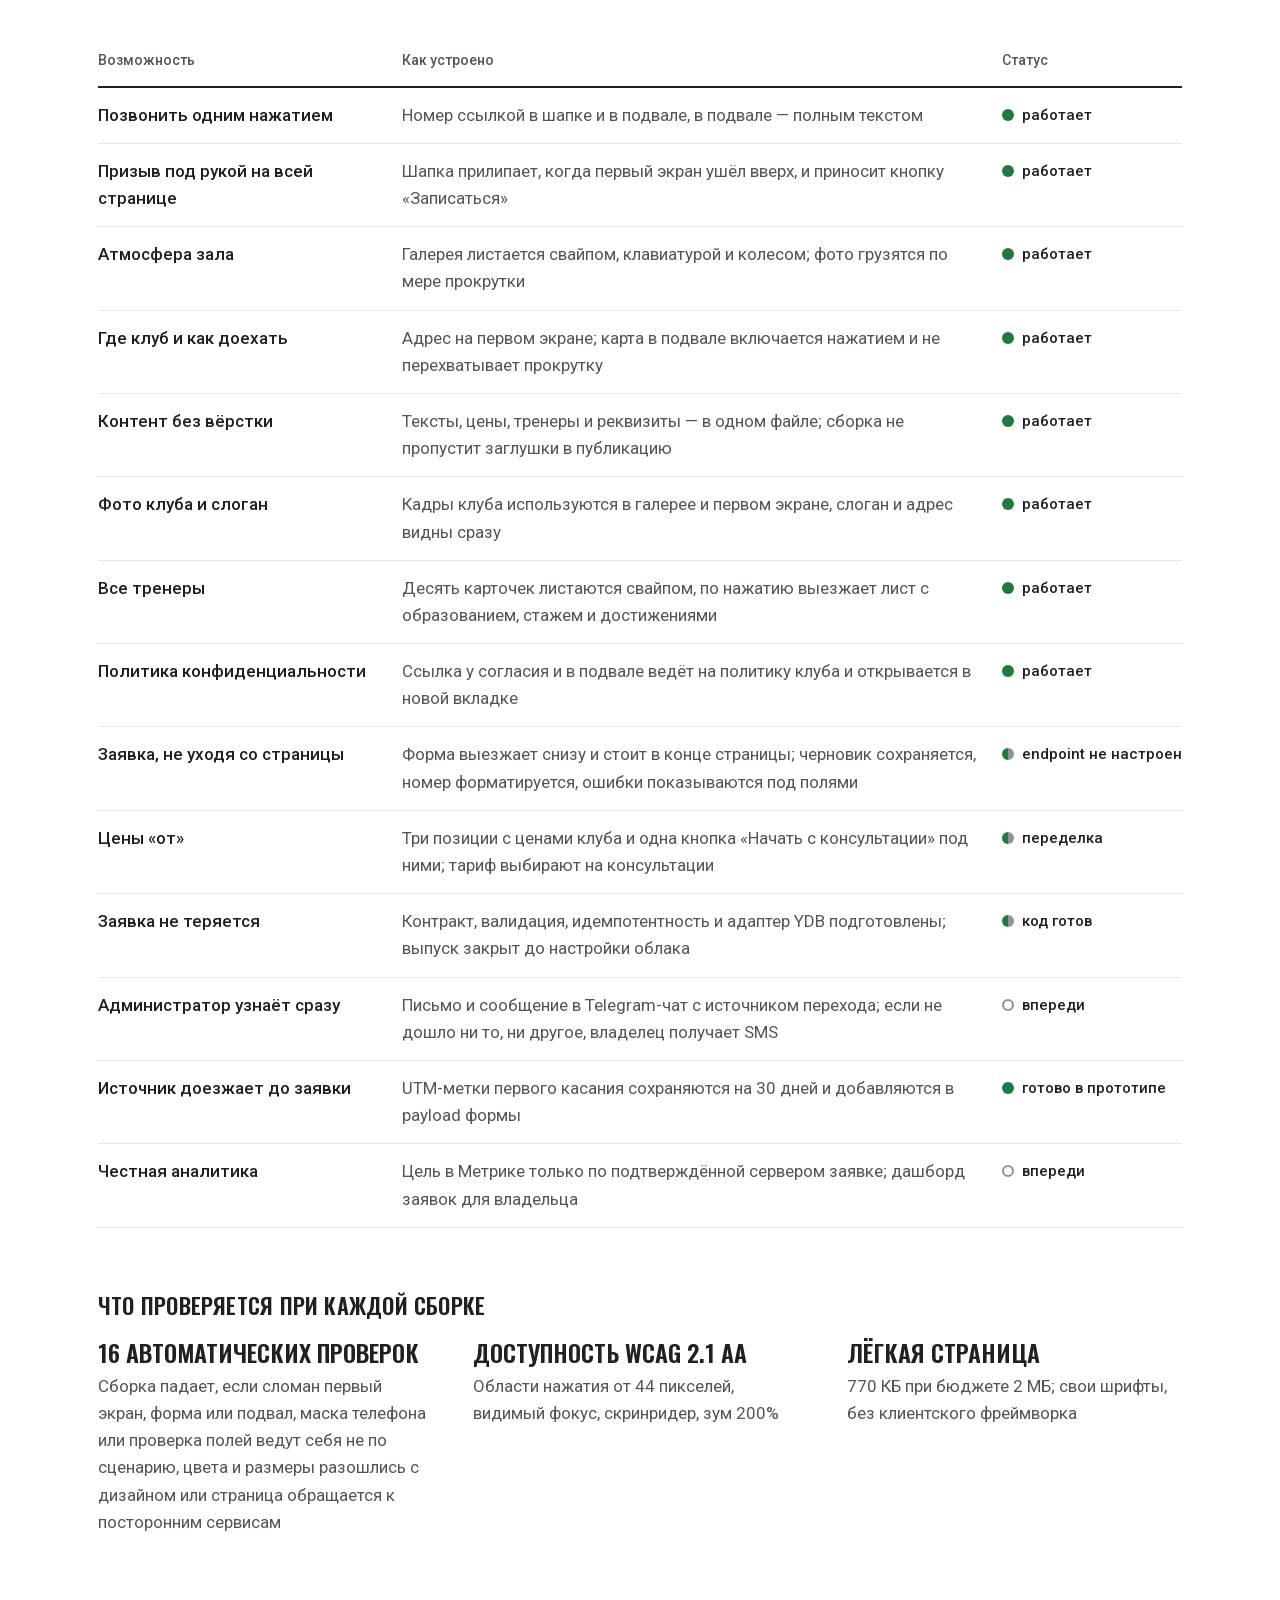
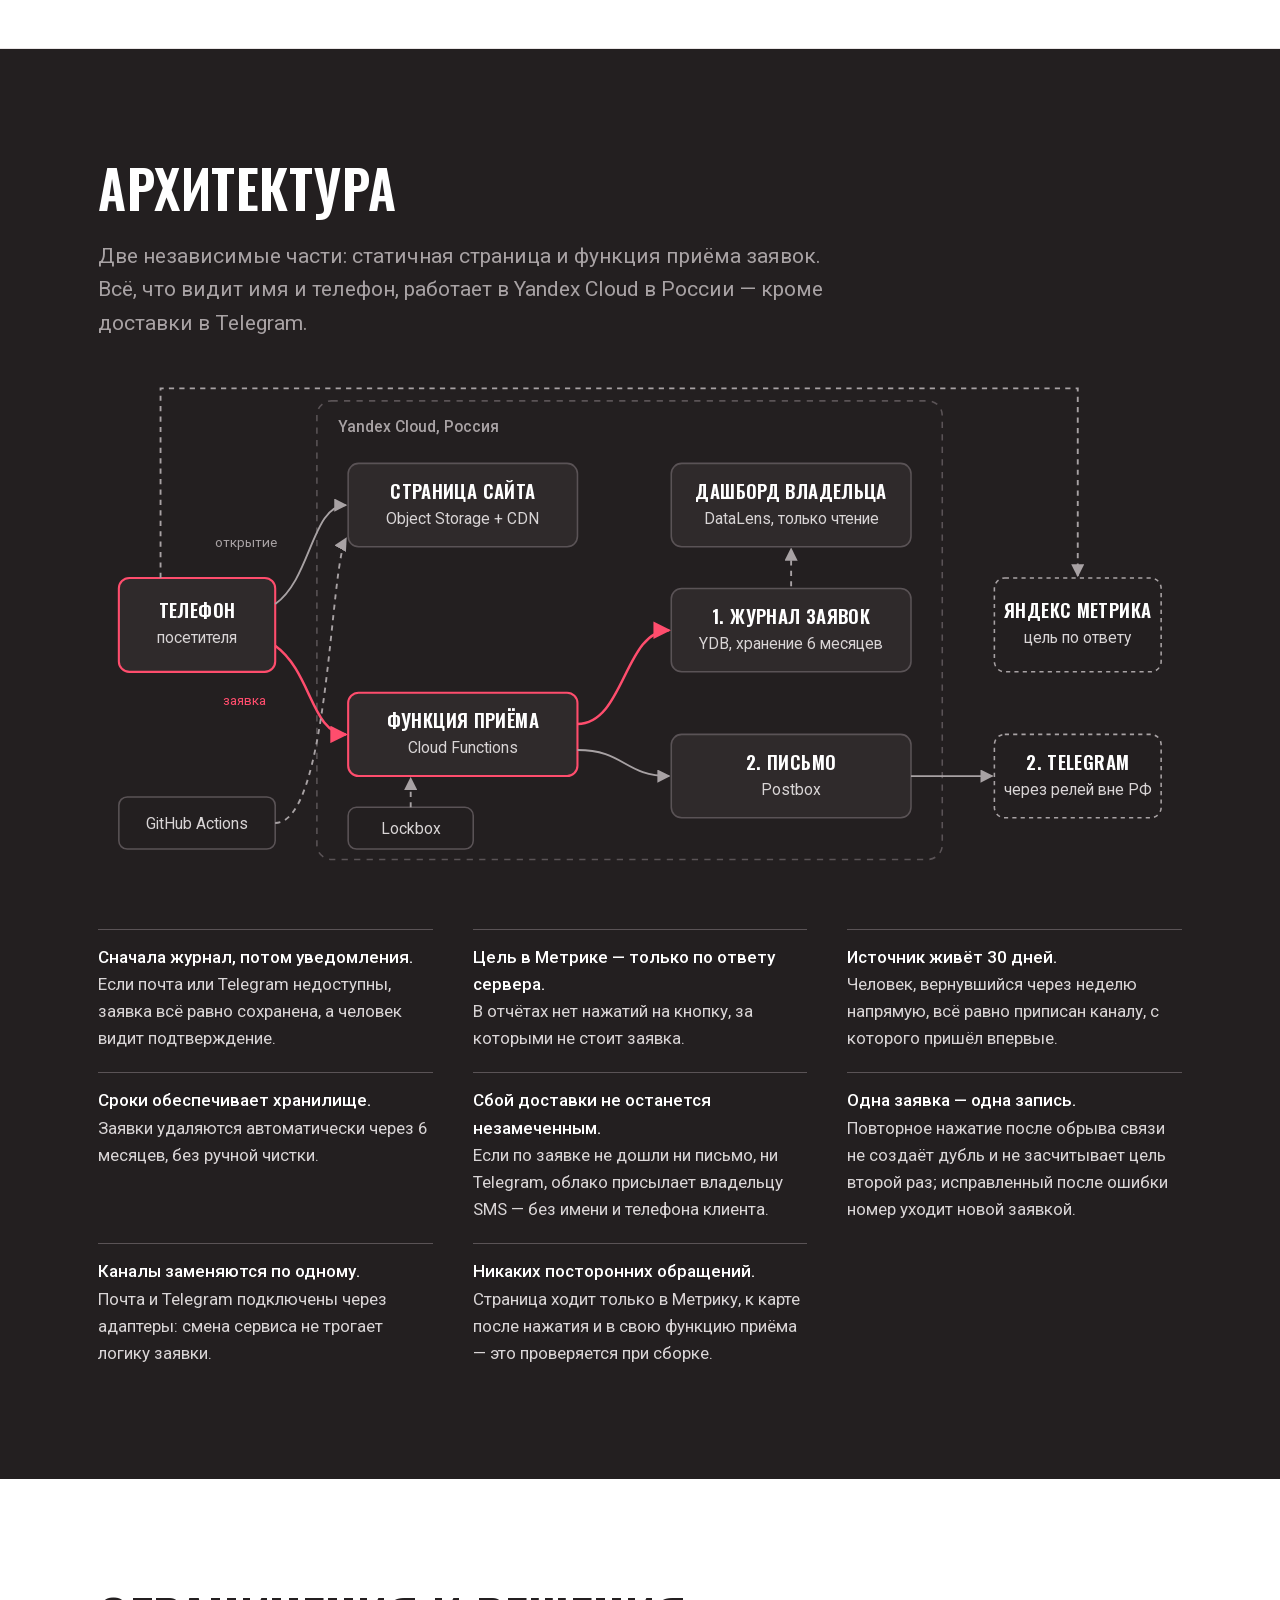
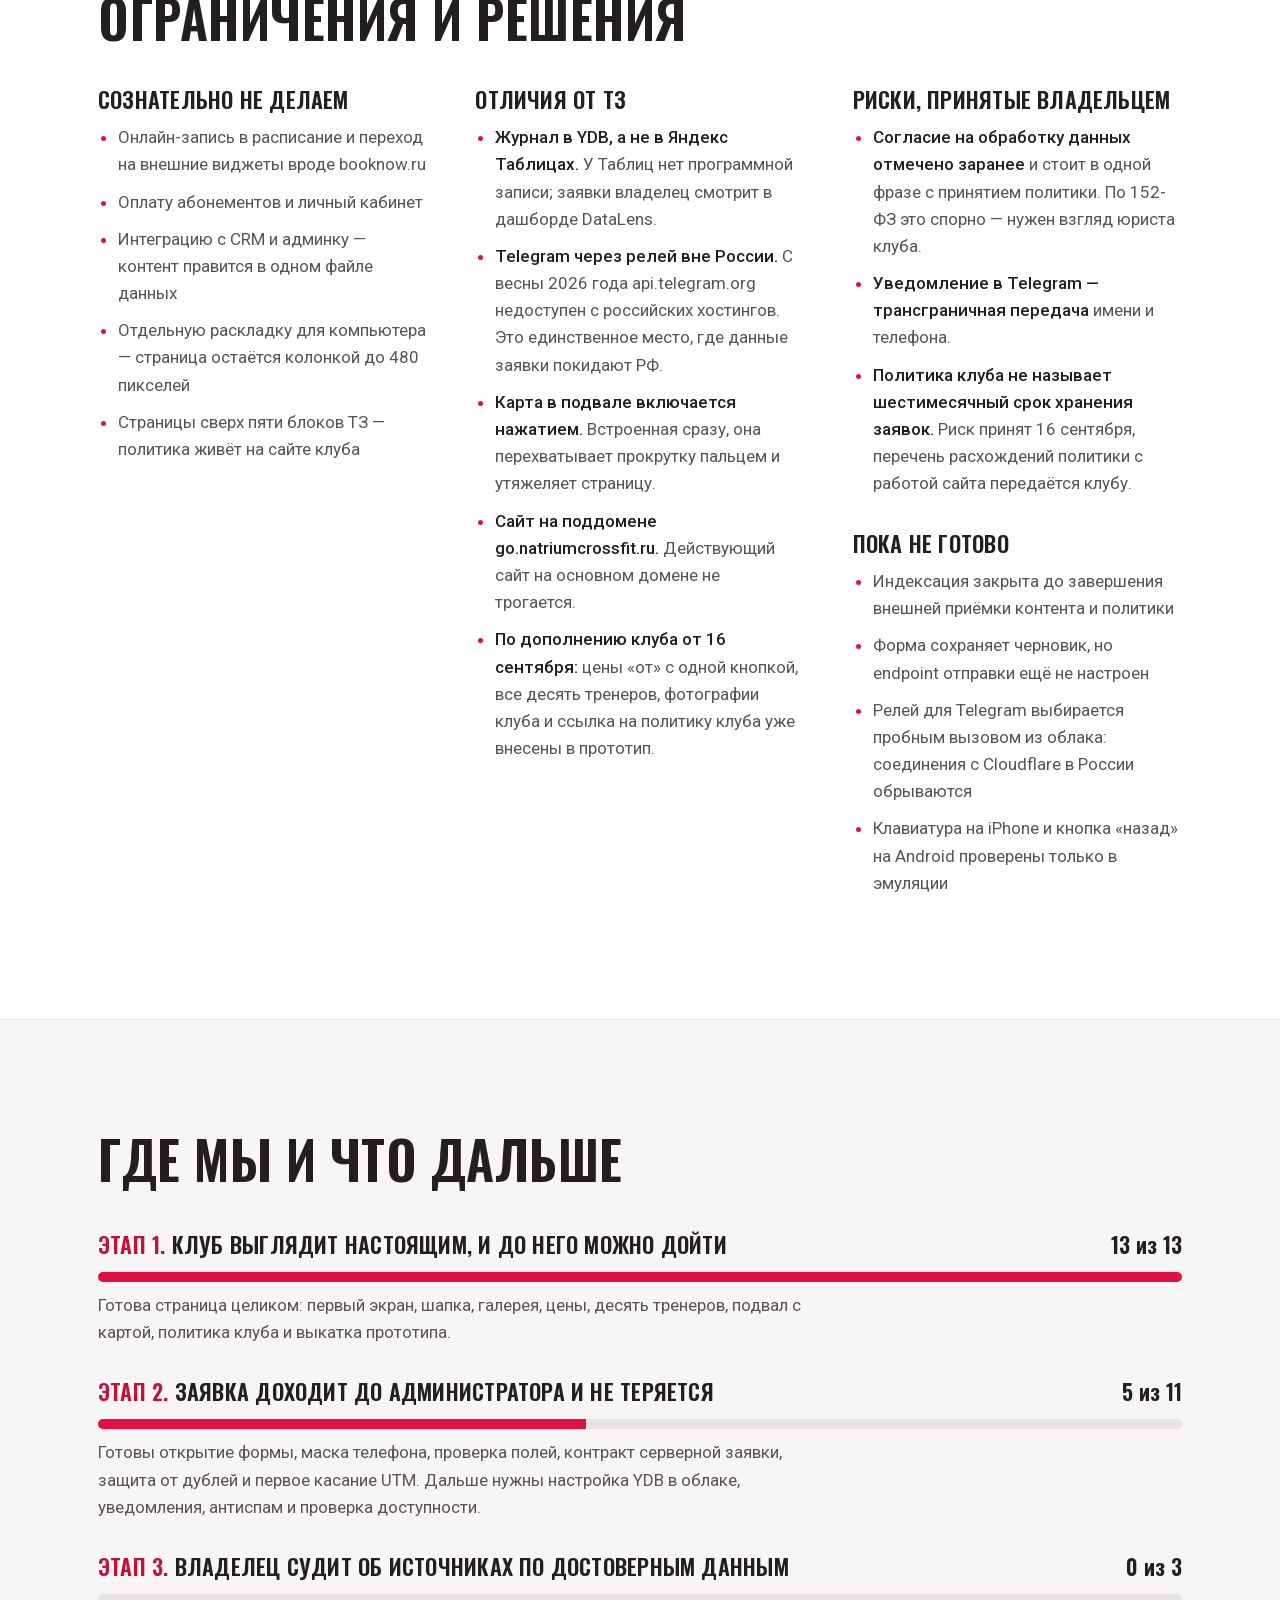
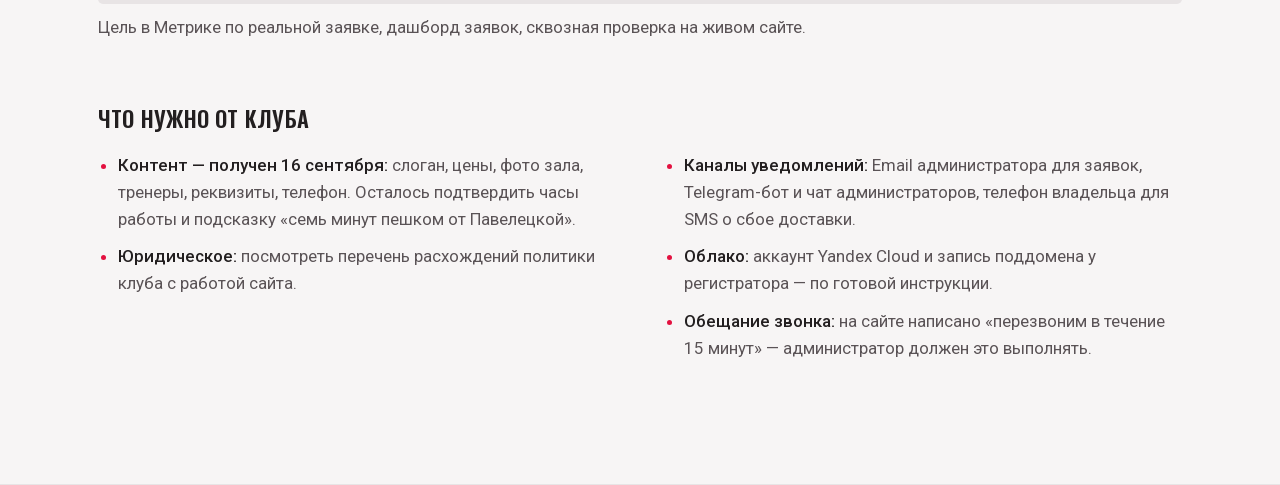
==== commit 64d39fb8: "feat: refresh published presentation prototype" ====
--- a/index.html
+++ b/index.html
@@ -29,9 +29,9 @@
     <h1 id="title" class="display">Лендинг, который превращает переход с&nbsp;Яндекс Карт в&nbsp;звонок администратора</h1>
     <p class="lead">Одностраничный сайт кроссфит-бокса «Натриум» на Дубининской. Человек со смартфона оставляет имя и телефон, не уходя со страницы, а клуб знает, откуда пришла каждая заявка.</p>
     <dl class="facts">
-      <div><dt>Состояние на</dt><dd>17 сентября 2026</dd></div>
-      <div><dt>Готово историй</dt><dd>12 из 27</dd></div>
-      <div><dt>Вес страницы</dt><dd>278 КБ из 2 МБ</dd></div>
+      <div><dt>Состояние на</dt><dd>18 сентября 2026</dd></div>
+      <div><dt>Готово историй</dt><dd>14 из 27</dd></div>
+      <div><dt>Вес страницы</dt><dd>770 КБ из 2 МБ</dd></div>
     </dl>
     <p class="actions">
       <a class="btn btn--primary" href="#prototype">Посмотреть прототип</a>
@@ -77,9 +77,9 @@
         <li><button type="button" data-scenario="inline">Форма в конце страницы</button></li>
         <li><button type="button" data-scenario="errors">Неполная заявка: форма подсказывает, что исправить</button></li>
         <li><button type="button" data-scenario="footer">Подвал: телефон, реквизиты, карта</button></li>
-        <li><button type="button" data-scenario="policy">Своя политика — её заменит ссылка на политику клуба</button></li>
+        <li><button type="button" data-scenario="policy">Политика клуба открывается в новой вкладке</button></li>
       </ul>
-      <p class="note"><strong>Прототип на заглушках и собран до дополнения клуба от 16 сентября.</strong> Настоящие фото, цены, тренеры и реквизиты уже получены и подставятся из одного файла. По дополнению впереди фото клуба за всей страницей, цены «от» с одной кнопкой консультации, все тренеры с листом подробностей и ссылка на политику клуба. Кнопка «Записаться» в форме пока ничего не отправляет.</p>
+      <p class="note"><strong>Прототип собран по дополнению клуба и обновлён 18 сентября.</strong> В нём уже настоящие фото, цены, десять тренеров, реквизиты и ссылка на политику клуба. Форма сохраняет черновик, а первое касание UTM попадает в payload. Кнопка «Записаться» пока не отправляет заявку: endpoint и облачное хранилище ещё не настроены.</p>
       <p class="note">Макеты, по которым собирался сайт: <a href="mockups/key-hero.html" target="_blank" rel="noopener">первый экран и шапка</a>, <a href="mockups/key-form.html" target="_blank" rel="noopener">все состояния формы</a> — включая экран «Заявка принята», который ещё впереди.</p>
     </div>
     <div class="proto__device">
@@ -94,7 +94,7 @@
 <section class="slide" id="features" aria-labelledby="features-title">
   <div class="wrap">
     <h2 id="features-title" class="h1">Что заложено</h2>
-    <p class="lead">Возможности из технического задания и правок к нему. Статус — на 17 сентября.</p>
+    <p class="lead">Возможности из технического задания и правок к нему. Статус — на 18 сентября.</p>
     <div class="table-scroll">
     <table class="features">
       <thead><tr><th scope="col">Возможность</th><th scope="col">Как устроено</th><th scope="col">Статус</th></tr></thead>
@@ -104,14 +104,14 @@
         <tr><th scope="row">Атмосфера зала</th><td>Галерея листается свайпом, клавиатурой и колесом; фото грузятся по мере прокрутки</td><td><span class="status status--done">работает</span></td></tr>
         <tr><th scope="row">Где клуб и как доехать</th><td>Адрес на первом экране; карта в подвале включается нажатием и не перехватывает прокрутку</td><td><span class="status status--done">работает</span></td></tr>
         <tr><th scope="row">Контент без вёрстки</th><td>Тексты, цены, тренеры и реквизиты — в одном файле; сборка не пропустит заглушки в публикацию</td><td><span class="status status--done">работает</span></td></tr>
-        <tr><th scope="row">Фото клуба и слоган</th><td>Кадр клуба закреплён за всей страницей, блоки лежат на подложках, слоган клуба на первом экране</td><td><span class="status status--todo">впереди</span></td></tr>
-        <tr><th scope="row">Все тренеры</th><td>Карточки листаются свайпом, по нажатию выезжает лист с образованием, стажем и достижениями</td><td><span class="status status--part">блок есть</span></td></tr>
-        <tr><th scope="row">Политика конфиденциальности</th><td>Ссылка у согласия и в подвале ведёт на политику клуба и открывается в новой вкладке; введённое в форме не теряется</td><td><span class="status status--part">переделка</span></td></tr>
-        <tr><th scope="row">Заявка, не уходя со страницы</th><td>Форма выезжает снизу по любой кнопке и стоит в конце страницы; введённое не теряется при закрытии. Номер раскладывается по маске при наборе и вставке, неполная заявка показывает под полем, что исправить. Отправка — дальше</td><td><span class="status status--part">без отправки</span></td></tr>
+        <tr><th scope="row">Фото клуба и слоган</th><td>Кадры клуба используются в галерее и первом экране, слоган и адрес видны сразу</td><td><span class="status status--done">работает</span></td></tr>
+        <tr><th scope="row">Все тренеры</th><td>Десять карточек листаются свайпом, по нажатию выезжает лист с образованием, стажем и достижениями</td><td><span class="status status--done">работает</span></td></tr>
+        <tr><th scope="row">Политика конфиденциальности</th><td>Ссылка у согласия и в подвале ведёт на политику клуба и открывается в новой вкладке</td><td><span class="status status--done">работает</span></td></tr>
+        <tr><th scope="row">Заявка, не уходя со страницы</th><td>Форма выезжает снизу и стоит в конце страницы; черновик сохраняется, номер форматируется, ошибки показываются под полями</td><td><span class="status status--part">endpoint не настроен</span></td></tr>
         <tr><th scope="row">Цены «от»</th><td>Три позиции с ценами клуба и одна кнопка «Начать с консультации» под ними; тариф выбирают на консультации</td><td><span class="status status--part">переделка</span></td></tr>
-        <tr><th scope="row">Заявка не теряется</th><td>Сначала запись в журнал, потом уведомления; повторное нажатие после обрыва связи не создаёт дубль; журнал хранит заявки 6 месяцев</td><td><span class="status status--todo">впереди</span></td></tr>
+        <tr><th scope="row">Заявка не теряется</th><td>Контракт, валидация, идемпотентность и адаптер YDB подготовлены; выпуск закрыт до настройки облака</td><td><span class="status status--part">код готов</span></td></tr>
         <tr><th scope="row">Администратор узнаёт сразу</th><td>Письмо и сообщение в Telegram-чат с источником перехода; если не дошло ни то, ни другое, владелец получает SMS</td><td><span class="status status--todo">впереди</span></td></tr>
-        <tr><th scope="row">Источник доезжает до заявки</th><td>Метки перехода запоминаются на 30 дней по первому касанию</td><td><span class="status status--todo">впереди</span></td></tr>
+        <tr><th scope="row">Источник доезжает до заявки</th><td>UTM-метки первого касания сохраняются на 30 дней и добавляются в payload формы</td><td><span class="status status--done">готово в прототипе</span></td></tr>
         <tr><th scope="row">Честная аналитика</th><td>Цель в Метрике только по подтверждённой сервером заявке; дашборд заявок для владельца</td><td><span class="status status--todo">впереди</span></td></tr>
       </tbody>
     </table>
@@ -120,7 +120,7 @@
     <ul class="quality" role="list">
       <li><strong>16 автоматических проверок</strong><span>Сборка падает, если сломан первый экран, форма или подвал, маска телефона или проверка полей ведут себя не по сценарию, цвета и размеры разошлись с дизайном или страница обращается к посторонним сервисам</span></li>
       <li><strong>Доступность WCAG 2.1 AA</strong><span>Области нажатия от 44 пикселей, видимый фокус, скринридер, зум 200%</span></li>
-      <li><strong>Лёгкая страница</strong><span>278 КБ на заглушках при бюджете 2 МБ; свои шрифты, никакого фреймворка в браузере</span></li>
+      <li><strong>Лёгкая страница</strong><span>770 КБ при бюджете 2 МБ; свои шрифты, без клиентского фреймворка</span></li>
     </ul>
   </div>
 </section>
@@ -225,7 +225,7 @@
           <li><strong>Telegram через релей вне России.</strong> С весны 2026 года api.telegram.org недоступен с российских хостингов. Это единственное место, где данные заявки покидают РФ.</li>
           <li><strong>Карта в подвале включается нажатием.</strong> Встроенная сразу, она перехватывает прокрутку пальцем и утяжеляет страницу.</li>
           <li><strong>Сайт на поддомене go.natriumcrossfit.ru.</strong> Действующий сайт на основном домене не трогается.</li>
-          <li><strong>По дополнению клуба от 16 сентября:</strong> цены «от» с одной кнопкой вместо кнопки в каждом тарифе, все тренеры вместо трёх–пяти, фото клуба за всей страницей, ссылка на политику клуба вместо своей страницы.</li>
+          <li><strong>По дополнению клуба от 16 сентября:</strong> цены «от» с одной кнопкой, все десять тренеров, фотографии клуба и ссылка на политику клуба уже внесены в прототип.</li>
         </ul>
       </div>
       <div>
@@ -237,8 +237,8 @@
         </ul>
         <h3>Пока не готово</h3>
         <ul>
-          <li>Материалы клуба получены, но ещё не подставлены; индексация закрыта до подстановки</li>
-          <li>Форма открывается, но не отправляет</li>
+          <li>Индексация закрыта до завершения внешней приёмки контента и политики</li>
+          <li>Форма сохраняет черновик, но endpoint отправки ещё не настроен</li>
           <li>Релей для Telegram выбирается пробным вызовом из облака: соединения с Cloudflare в России обрываются</li>
           <li>Клавиатура на iPhone и кнопка «назад» на Android проверены только в эмуляции</li>
         </ul>
@@ -252,14 +252,14 @@
     <h2 id="next-title" class="h1">Где мы и что дальше</h2>
     <ol class="epics">
       <li>
-        <div class="epic__head"><h3>Клуб выглядит настоящим, и до него можно дойти</h3><span class="epic__count">9 из 13</span></div>
-        <div class="bar" role="img" aria-label="Готово 9 историй из 13"><span style="width: 69%"></span></div>
-        <p>Готова страница целиком: первый экран, шапка, галерея, цены, тренеры, подвал с картой, выкатка. По дополнению клуба впереди фото за всей страницей, цены «от», все тренеры с листом подробностей и подстановка настоящего контента.</p>
+        <div class="epic__head"><h3>Клуб выглядит настоящим, и до него можно дойти</h3><span class="epic__count">13 из 13</span></div>
+        <div class="bar" role="img" aria-label="Готово 13 историй из 13"><span style="width: 100%"></span></div>
+        <p>Готова страница целиком: первый экран, шапка, галерея, цены, десять тренеров, подвал с картой, политика клуба и выкатка прототипа.</p>
       </li>
       <li>
-        <div class="epic__head"><h3>Заявка доходит до администратора и не теряется</h3><span class="epic__count">3 из 11</span></div>
-        <div class="bar" role="img" aria-label="Готово 3 истории из 11"><span style="width: 27%"></span></div>
-        <p>Готовы открытие формы, маска телефона и проверка полей. Политика переделывается в ссылку на политику клуба. 17 сентября уточнены правила отправки: порядок ответа и уведомлений, защита от дублей, оповещение владельца при сбое. Дальше отправка с журналом, метки, защита от ботов и повторов, письмо и Telegram, проверка доступности.</p>
+        <div class="epic__head"><h3>Заявка доходит до администратора и не теряется</h3><span class="epic__count">5 из 11</span></div>
+        <div class="bar" role="img" aria-label="Готово 5 историй из 11"><span style="width: 45%"></span></div>
+        <p>Готовы открытие формы, маска телефона, проверка полей, контракт серверной заявки, защита от дублей и первое касание UTM. Дальше нужны настройка YDB в облаке, уведомления, антиспам и проверка доступности.</p>
       </li>
       <li>
         <div class="epic__head"><h3>Владелец судит об источниках по достоверным данным</h3><span class="epic__count">0 из 3</span></div>
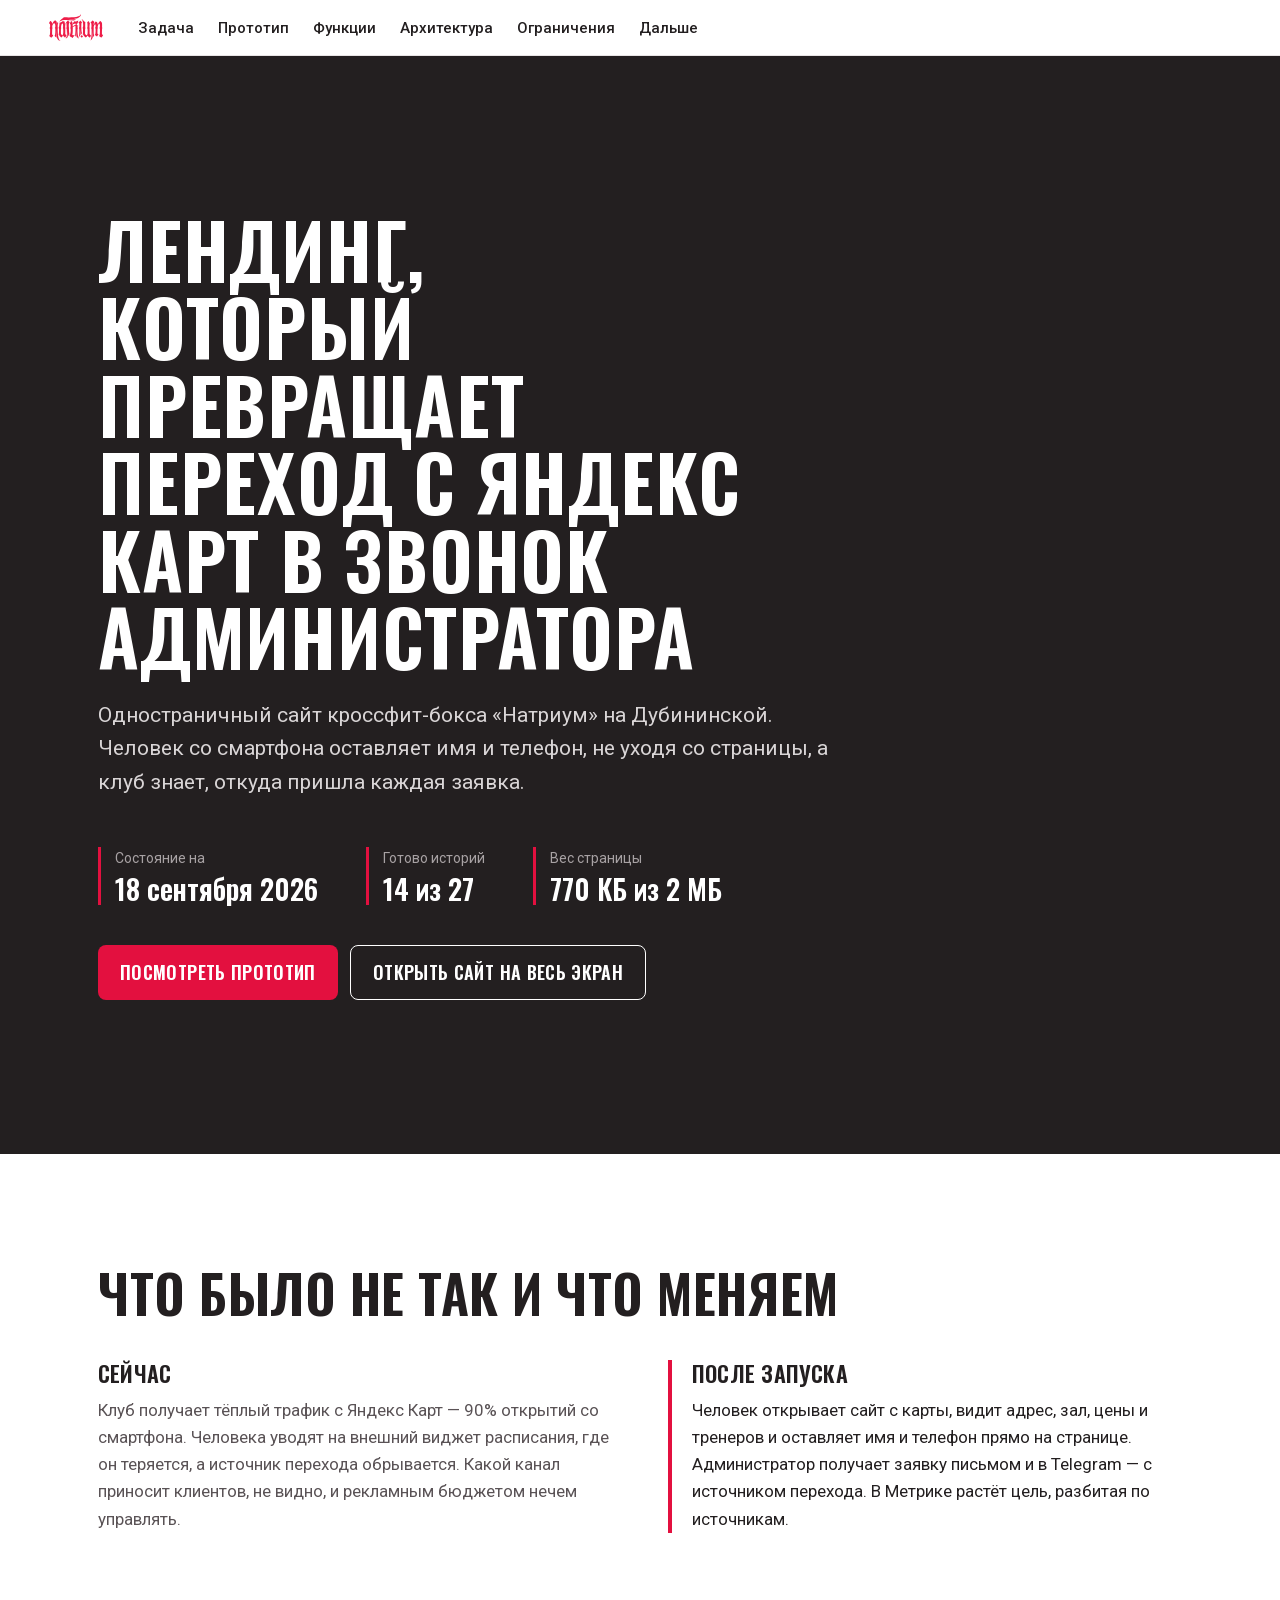
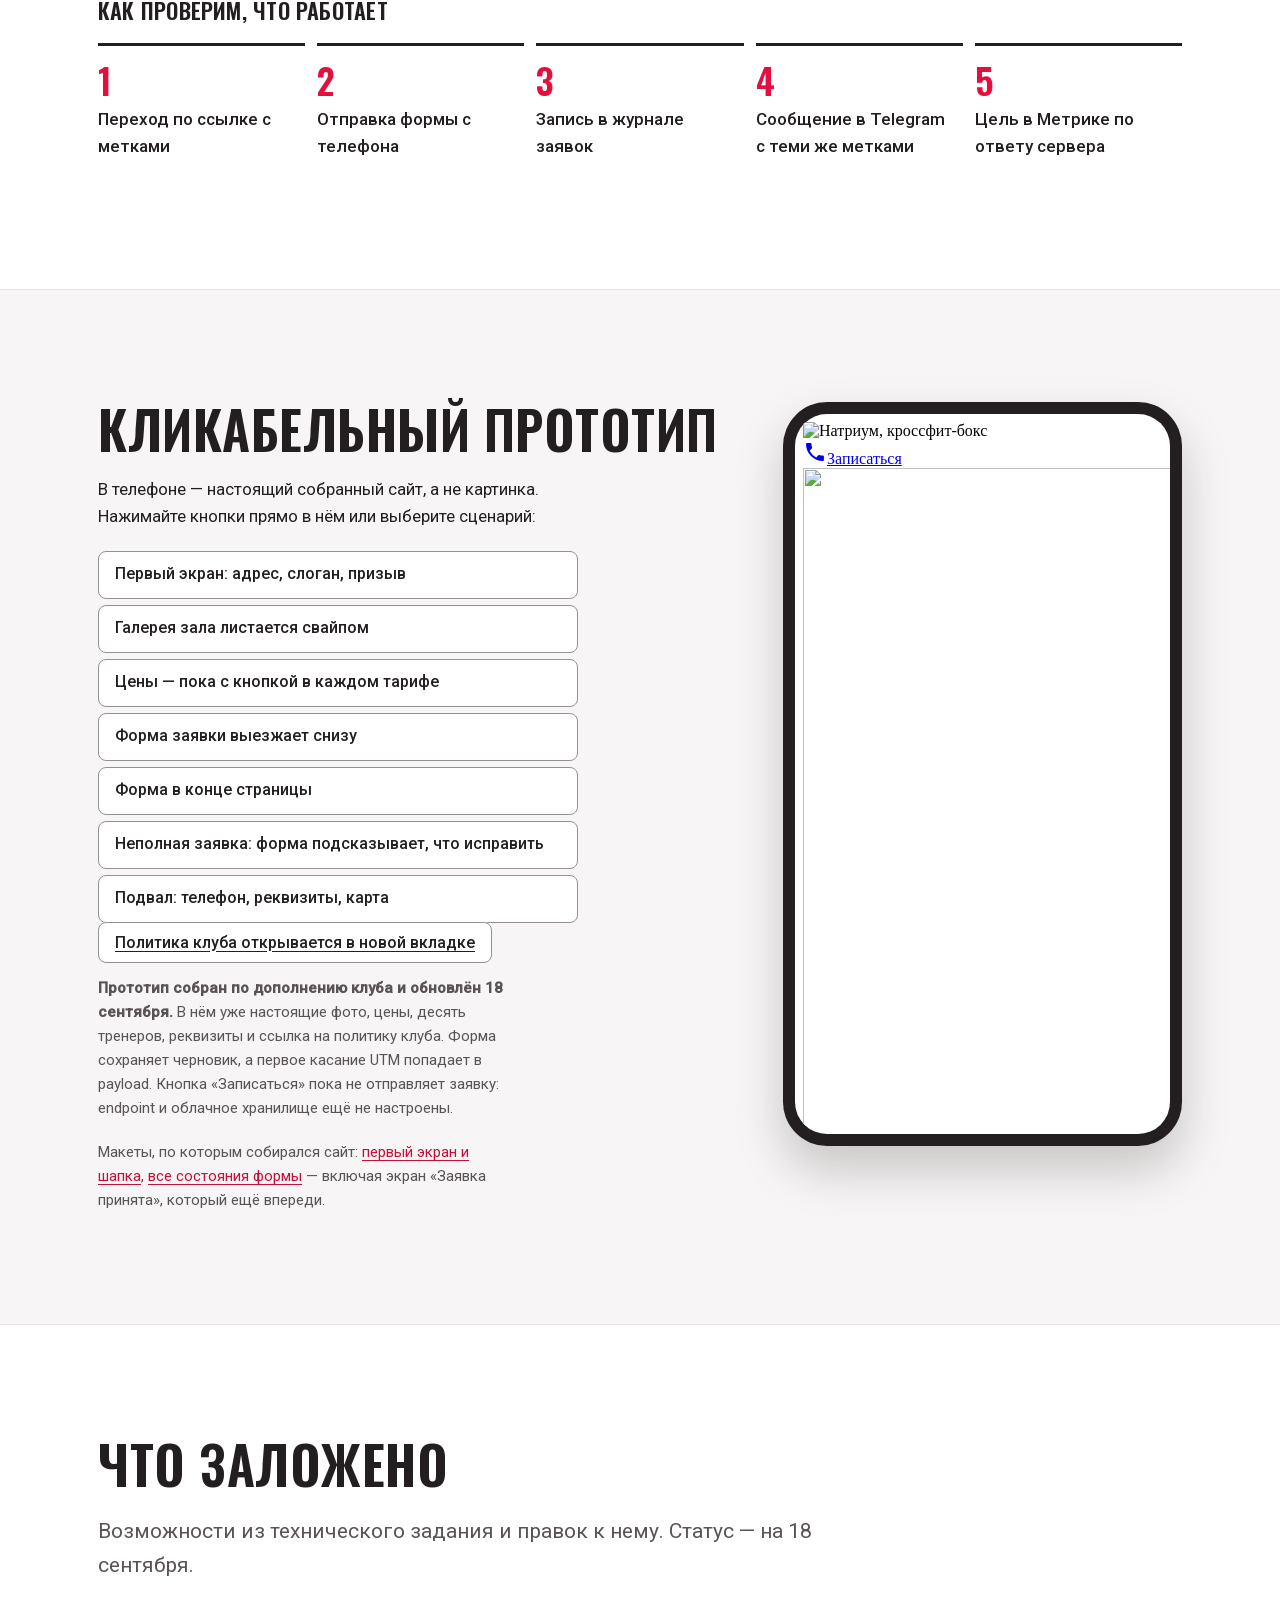
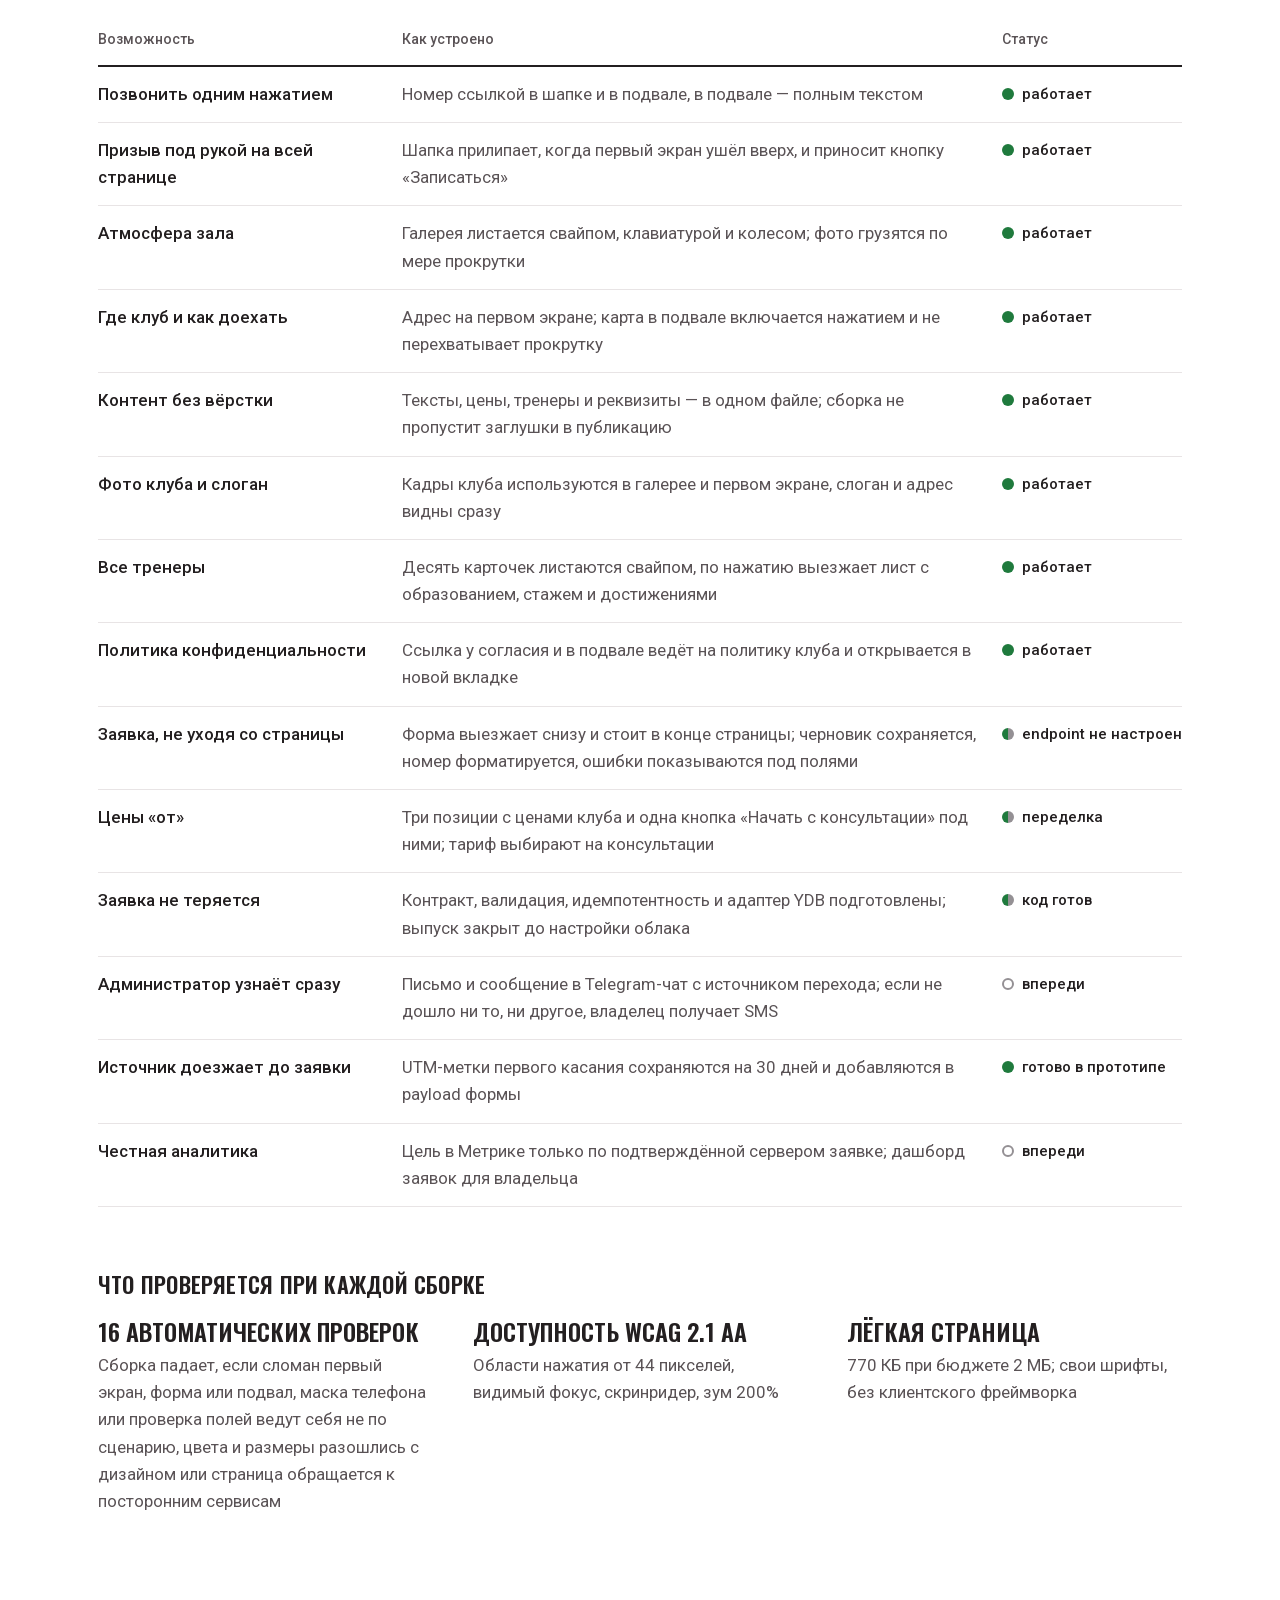
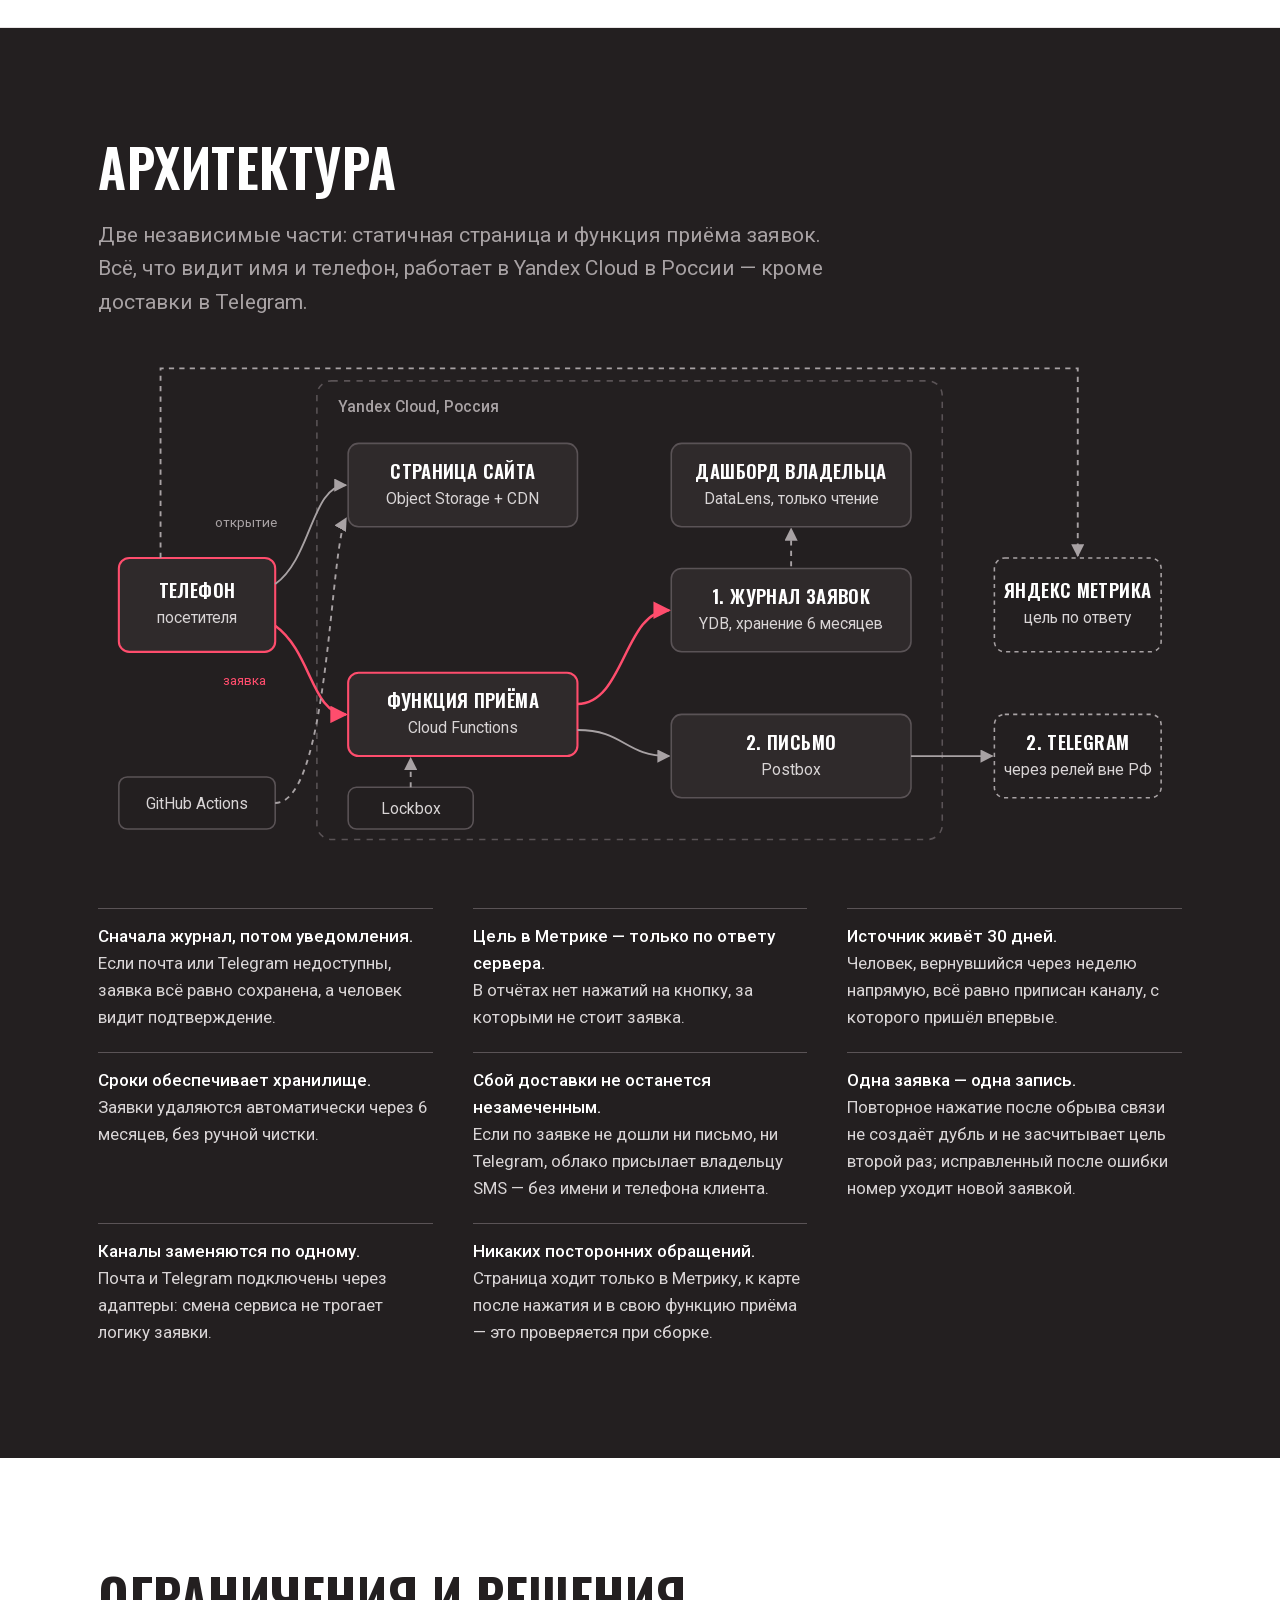
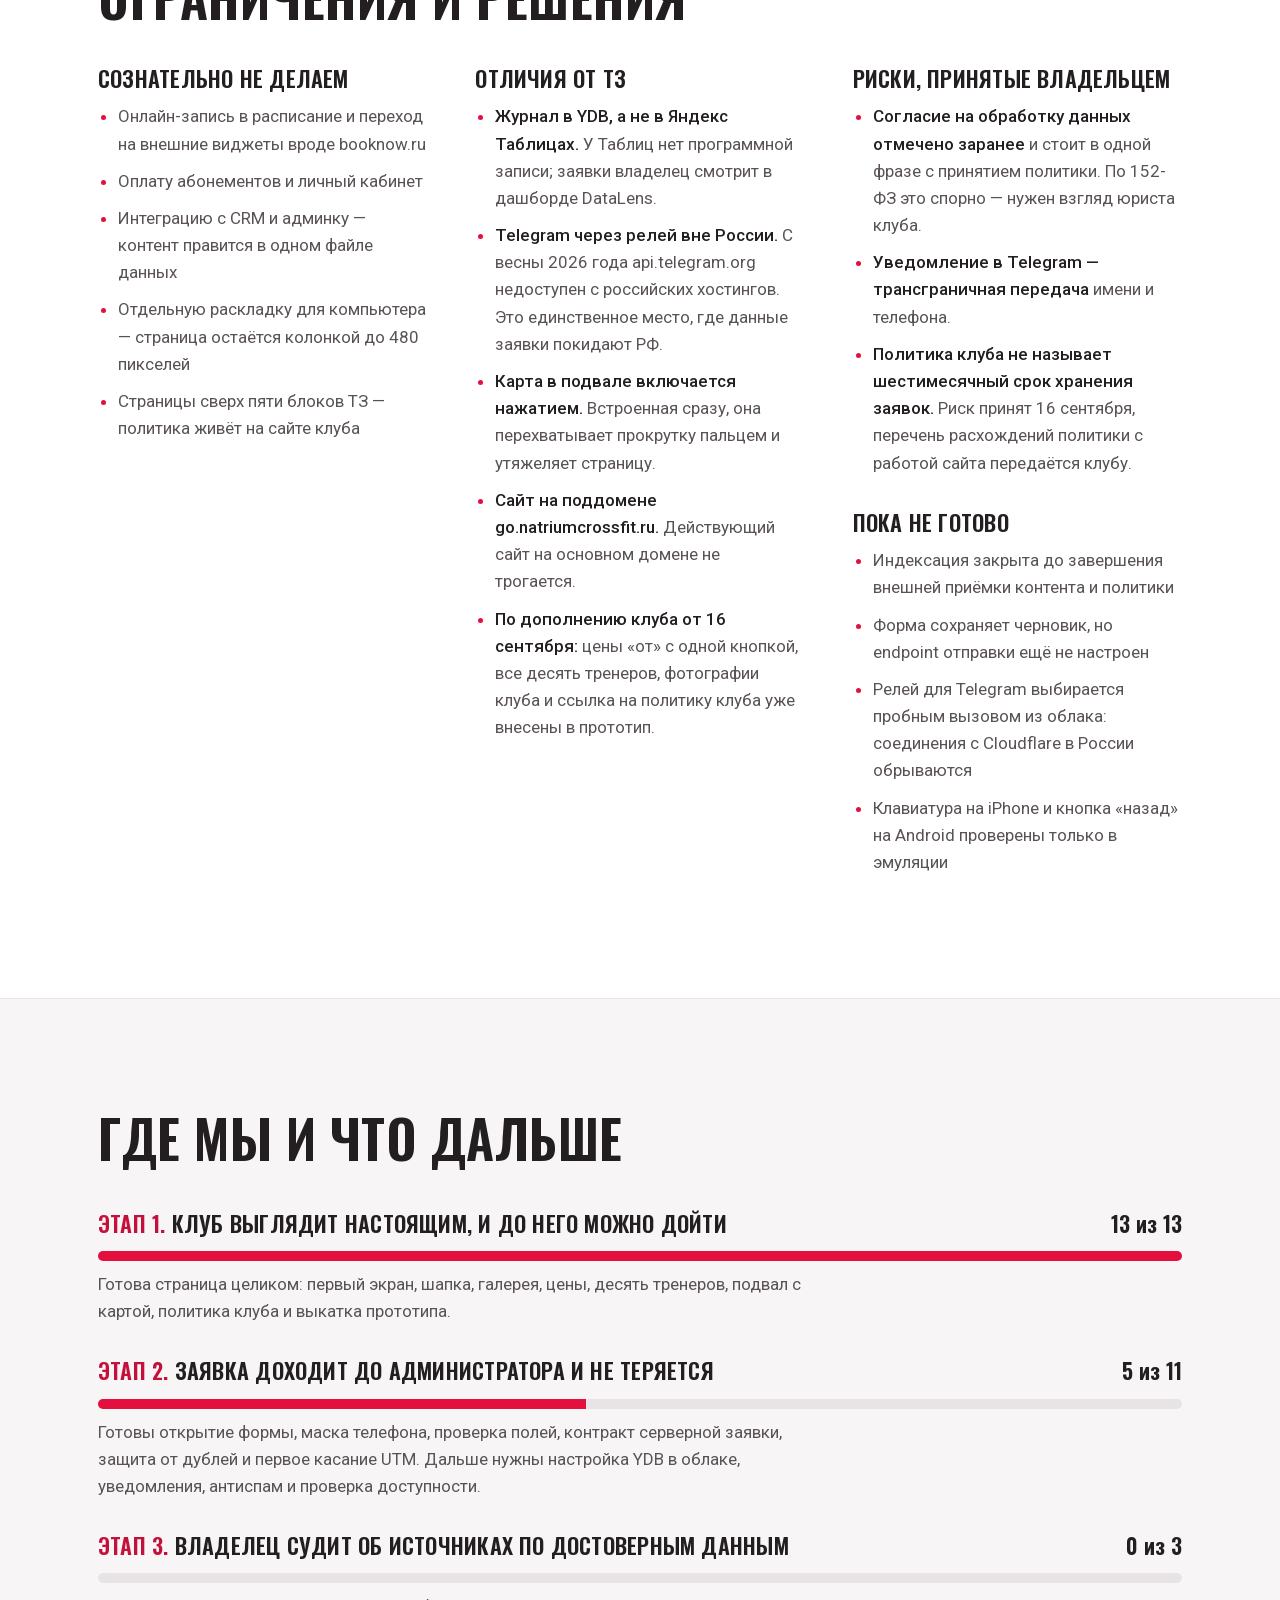
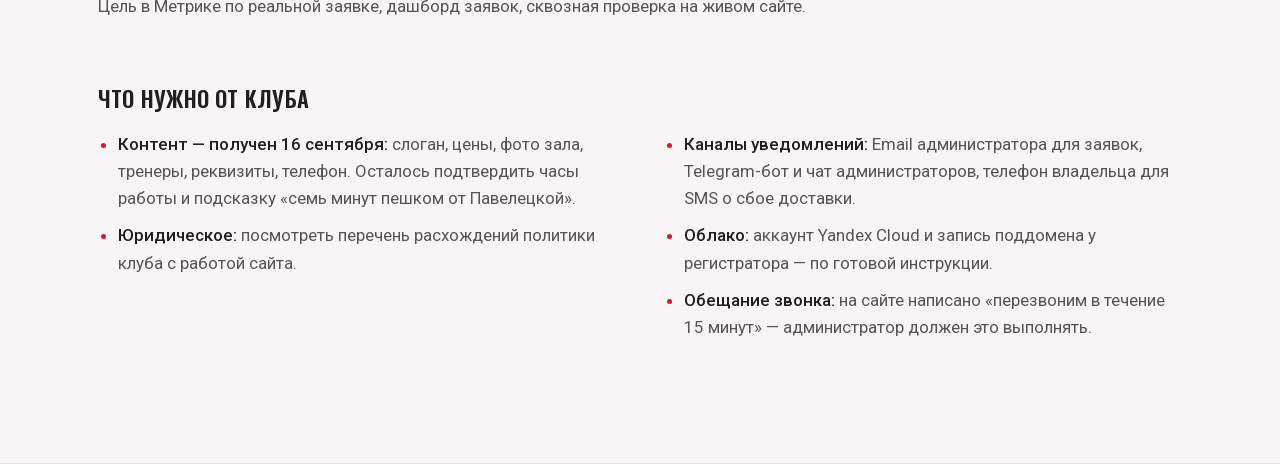
==== commit 3837e307: "fix: make policy scenario a real external link" ====
--- a/index.html
+++ b/index.html
@@ -77,7 +77,7 @@
         <li><button type="button" data-scenario="inline">Форма в конце страницы</button></li>
         <li><button type="button" data-scenario="errors">Неполная заявка: форма подсказывает, что исправить</button></li>
         <li><button type="button" data-scenario="footer">Подвал: телефон, реквизиты, карта</button></li>
-        <li><button type="button" data-scenario="policy">Политика клуба открывается в новой вкладке</button></li>
+        <li><a class="scenario-link" href="https://natriumfitness.ru/policy" target="_blank" rel="noopener noreferrer" data-scenario="policy">Политика клуба открывается в новой вкладке</a></li>
       </ul>
       <p class="note"><strong>Прототип собран по дополнению клуба и обновлён 18 сентября.</strong> В нём уже настоящие фото, цены, десять тренеров, реквизиты и ссылка на политику клуба. Форма сохраняет черновик, а первое касание UTM попадает в payload. Кнопка «Записаться» пока не отправляет заявку: endpoint и облачное хранилище ещё не настроены.</p>
       <p class="note">Макеты, по которым собирался сайт: <a href="mockups/key-hero.html" target="_blank" rel="noopener">первый экран и шапка</a>, <a href="mockups/key-form.html" target="_blank" rel="noopener">все состояния формы</a> — включая экран «Заявка принята», который ещё впереди.</p>
--- a/assets/presentation.css
+++ b/assets/presentation.css
@@ -98,11 +98,11 @@
 .proto { display: grid; grid-template-columns: minmax(0, 1fr) auto; gap: 48px; align-items: start; }
 .proto__text > p { margin-top: 20px; max-width: 52ch; }
 .scenarios { display: grid; gap: 6px; margin: 20px 0 0; padding: 0; list-style: none; max-width: 480px; }
-.scenarios button {
+.scenarios button, .scenarios a {
   width: 100%; min-height: 48px; padding: 10px 16px; border: 1px solid var(--control); border-radius: 8px;
   background: var(--paper); color: var(--ink); font: 500 16px/1.3 var(--text); text-align: left; cursor: pointer;
 }
-.scenarios button:hover { border-color: var(--ink); }
+.scenarios button:hover, .scenarios a:hover { border-color: var(--ink); }
 .scenarios button[aria-pressed='true'] { border-color: var(--red); box-shadow: inset 4px 0 0 var(--red); }
 .note { font-size: 15px; color: var(--ink-2); }
 .proto__device { position: sticky; top: calc(var(--topbar) + 16px); display: grid; justify-items: center; gap: 16px; }
